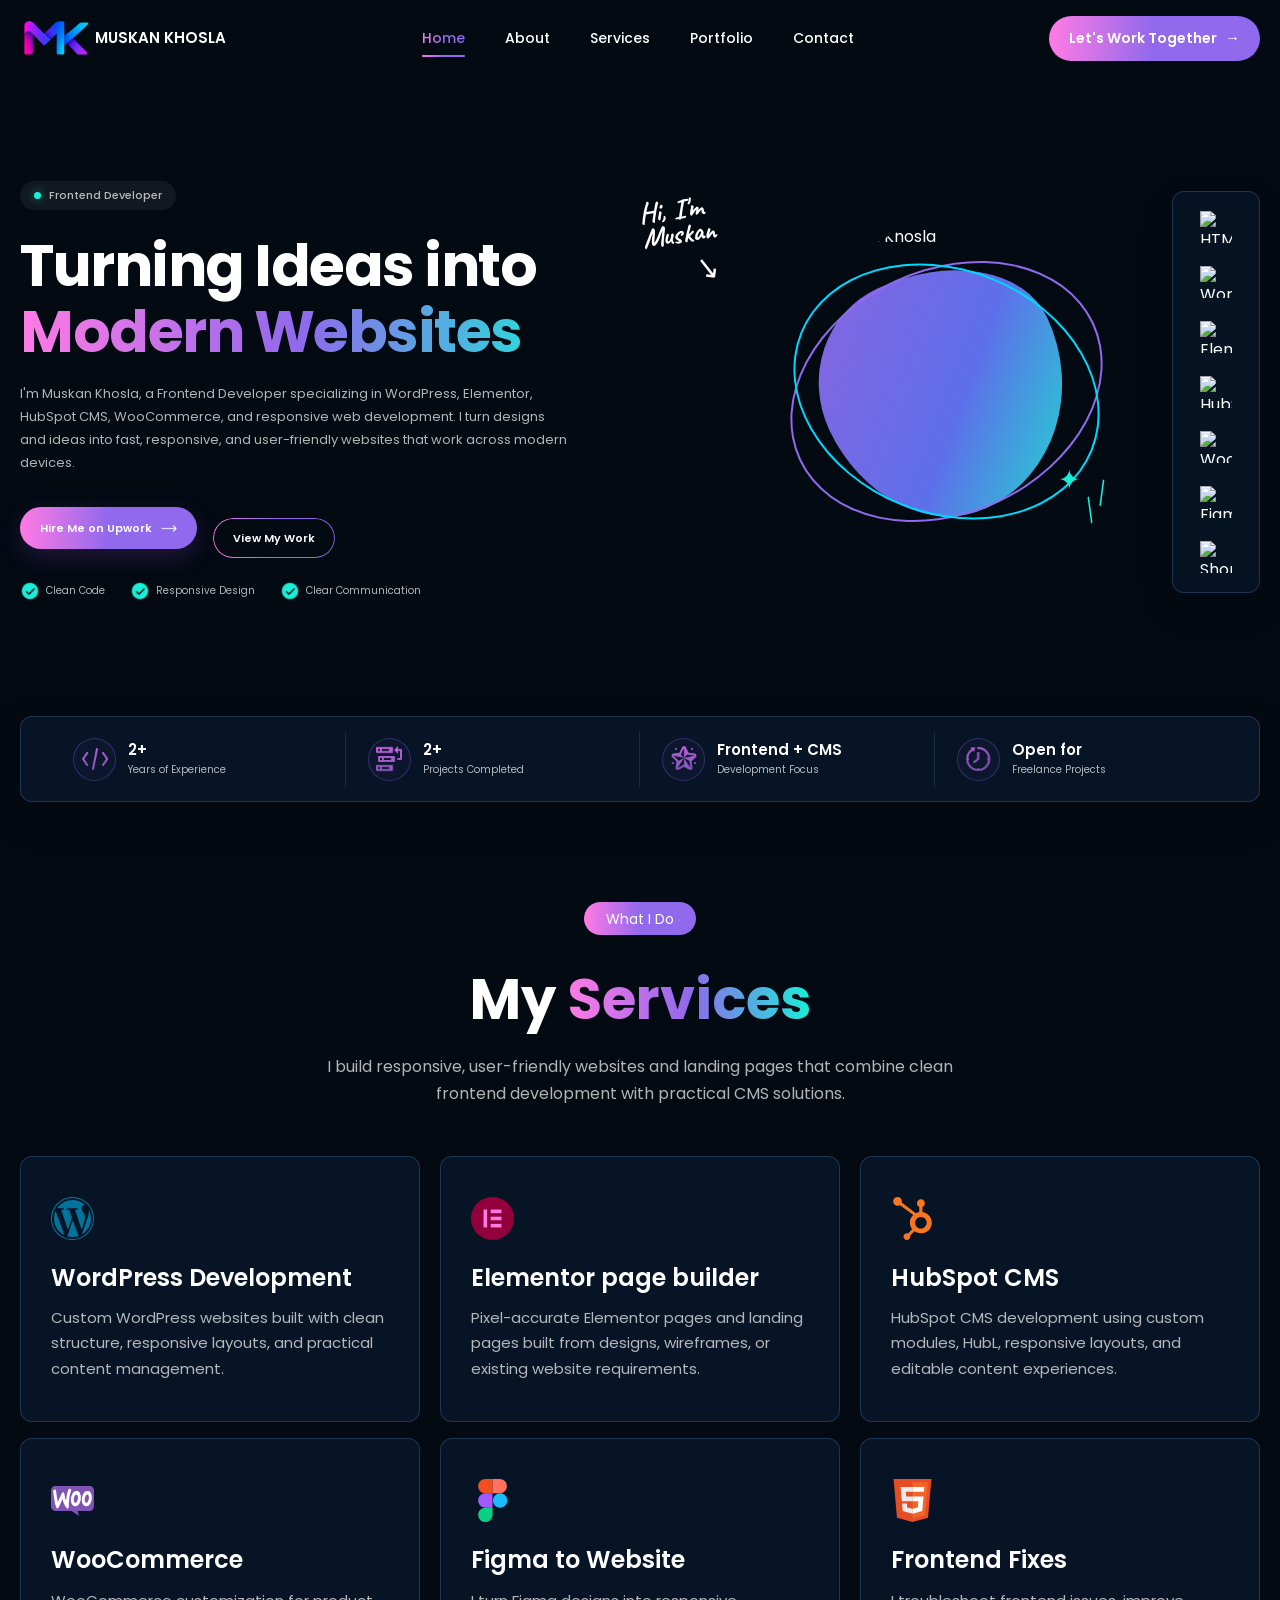
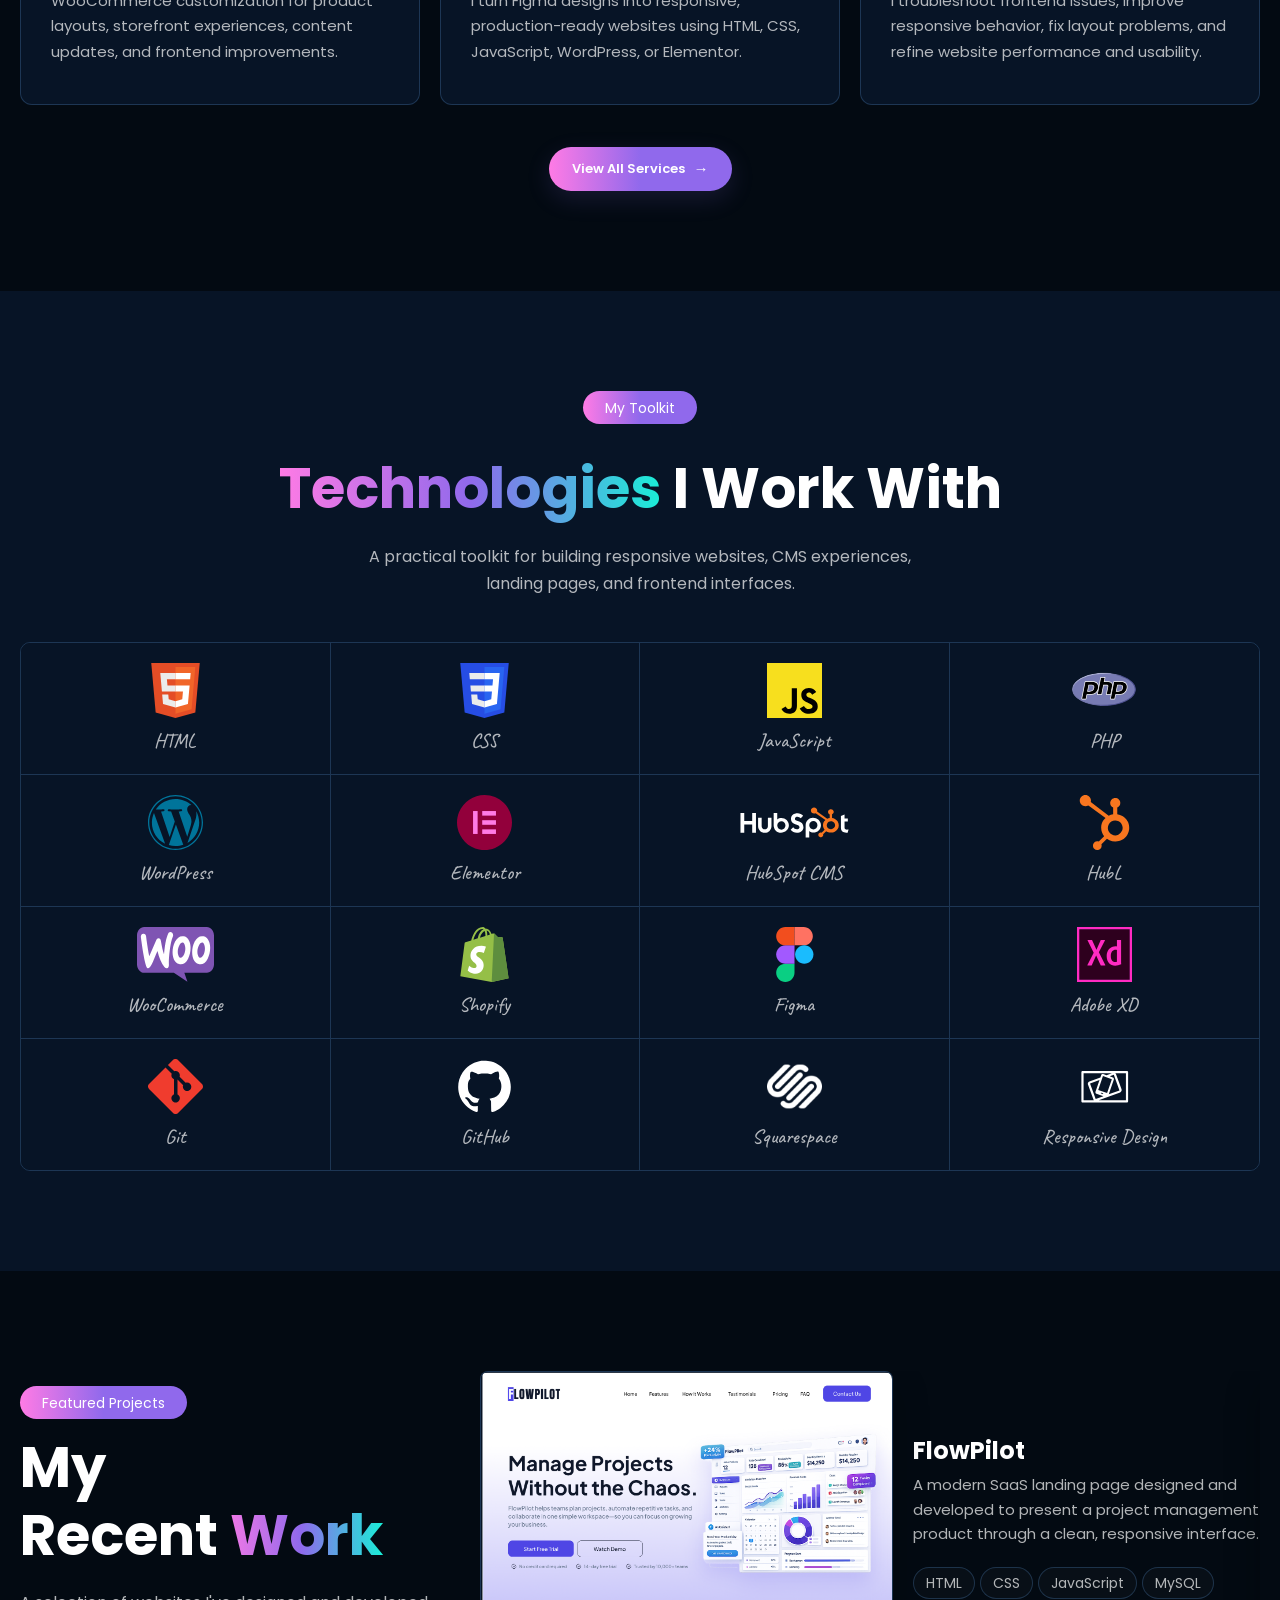
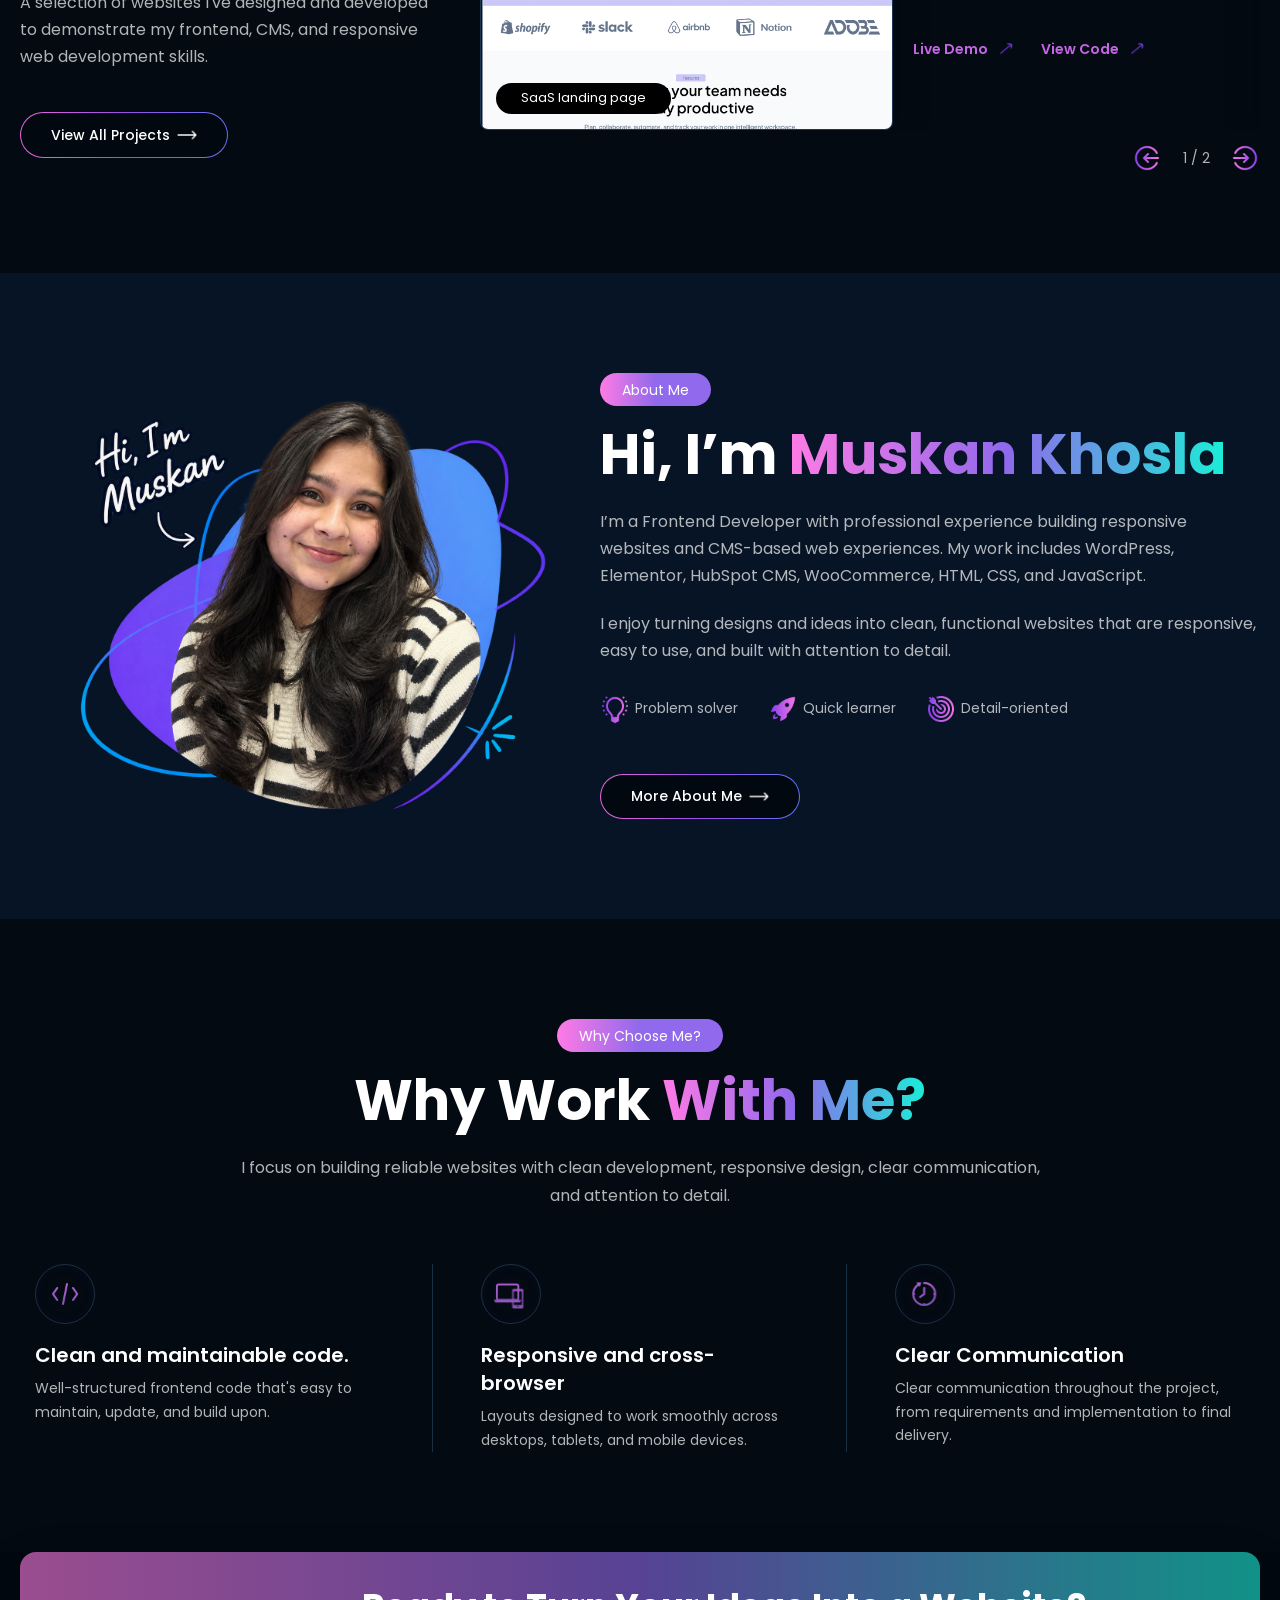
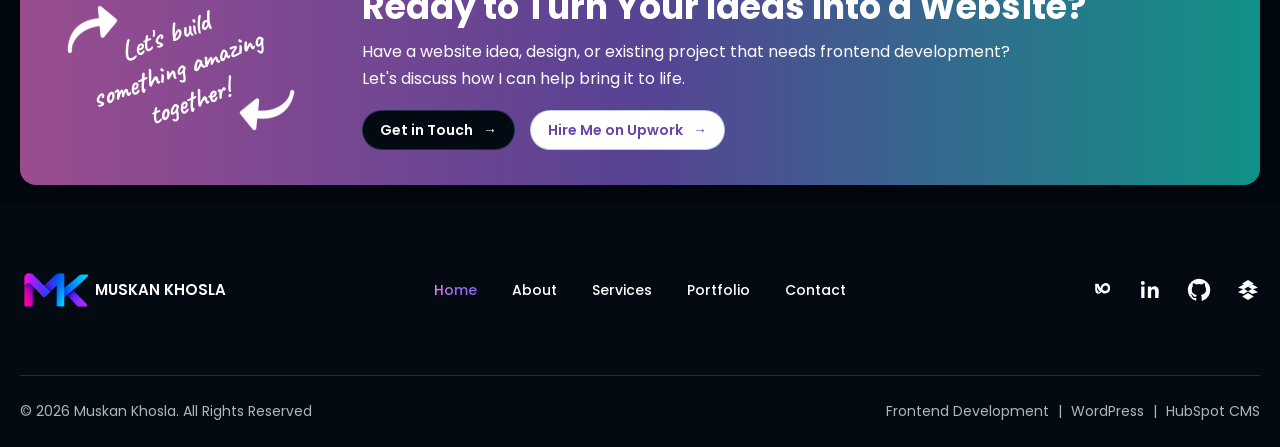
==== index.html @ d741c644 "Sep 26, 2026, 4:54 PM" ====
<!DOCTYPE html>
<html lang="en">
<head>
    <meta charset="UTF-8">
    <meta name="viewport" content="width=device-width, initial-scale=1.0">
    <meta name="description" content="Muskan Khosla — Frontend Developer and WordPress specialist creating responsive, modern, and user-focused websites.">
    <meta name="keywords" content="Muskan Khosla, Frontend Developer, WordPress Developer, Website Developer, HTML, CSS, JavaScript, Elementor, HubSpot">
    <meta name="author" content="Muskan Khosla">

    <title>Muskan Khosla | Frontend Developer | WordPress & HubSpot CMS</title>

    <!-- Google Fonts  -->
    <!-- Poppins  -->
    <link rel="preconnect" href="https://fonts.googleapis.com">
    <link rel="preconnect" href="https://fonts.gstatic.com" crossorigin>
    <link href="https://fonts.googleapis.com/css2?family=Poppins:ital,wght@0,100;0,200;0,300;0,400;0,500;0,600;0,700;0,800;0,900;1,100;1,200;1,300;1,400;1,500;1,600;1,700;1,800;1,900&display=swap" rel="stylesheet">
    <!-- Caveat  -->
    <link rel="preconnect" href="https://fonts.googleapis.com">
    <link rel="preconnect" href="https://fonts.gstatic.com" crossorigin>
    <link href="https://fonts.googleapis.com/css2?family=Caveat:wght@400..700&family=Poppins:ital,wght@0,100;0,200;0,300;0,400;0,500;0,600;0,700;0,800;0,900;1,100;1,200;1,300;1,400;1,500;1,600;1,700;1,800;1,900&display=swap" rel="stylesheet">

    <link rel="stylesheet" href="css/variables.css">
    <link rel="stylesheet" href="css/style.css">
    <link rel="stylesheet" href="css/home.css">
</head>
<body>

<!-- Header  -->
<header class="site-header">
    <div class="container header-inner">
        <!-- Logo -->
        <a href="index.html" class="site-logo" aria-label="Muskan Khosla - Home">
            <img src="assets/images/Muskan-Khosla-Logo.png" alt="Muskan Khosla" >
            <span>Muskan Khosla</span>
        </a>

        <!-- Desktop Navigation -->
        <nav id="main-navigation" class="main-navigation" aria-label="Main navigation">
            <a href="index.html" class="nav-link active">
                Home
            </a>
            <a href="about.html" class="nav-link">
                About
            </a>
            <a href="services.html" class="nav-link">
                Services
            </a>
            <a href="portfolio.html" class="nav-link">
                Portfolio
            </a>
            <a href="contact.html" class="nav-link">
                Contact
            </a>
        </nav>

        <!-- Header CTA -->
        <a href="contact.html" class="header-cta">
            Let's Work Together
            <span aria-hidden="true">→</span>
        </a>

        <!-- Mobile Menu Button -->
        <button class="menu-toggle" type="button" aria-label="Open navigation menu" aria-expanded="false" aria-controls="main-navigation">
            <span></span>
            <span></span>
            <span></span>
        </button>
    </div>
</header>


<main>

<!--  HERO SECTION  -->
<section class="hero-section">
    <div class="container">

        <div class="hero-grid">
            <!-- HERO CONTENT -->
            <div class="hero-content">
                <span class="hero-role">
                    <span class="hero-role-dot"></span>
                    Frontend Developer
                </span>
                <h1 class="hero-title">
                    Turning Ideas into
                    <span class="gradient-text">Modern Websites</span>
                </h1>
                <p class="hero-description">
                    I'm Muskan Khosla, a Frontend Developer specializing in WordPress, Elementor, HubSpot CMS, WooCommerce, and responsive web development. I turn designs and ideas into fast, responsive, and user-friendly websites that work across modern devices.
                </p>
                <div class="hero-buttons">
                    <a href="https://www.upwork.com/freelancers/~0180437465f65e825d?mp_source=share" class="hero-button hero-button-primary" target="_blank" rel="noopener noreferrer">
                        Hire Me on Upwork
                        <img src="assets/icons/Button-arrow.svg" alt="Button Arrow">
                    </a>
                    <a href="portfolio.html" class="hero-button hero-button-outline border-btn">
                        View My Work
                    </a>
                </div>
                <div class="hero-points">
                    <span>
                        <img src="assets/icons/check.svg" alt="Check">
                        Clean Code
                    </span>
                    <span>
                        <img src="assets/icons/check.svg" alt="Check">
                        Responsive Design
                    </span>
                    <span>
                        <img src="assets/icons/check.svg" alt="Check">
                        Clear Communication
                    </span>
                </div>
            </div>

            <!-- HERO VISUAL -->
            <div class="hero-visual">
                <div class="hero-handwritten">
                    <span>Hi, I'm</span>
                    <span>Muskan</span>
                    <span class="hero-handwritten-arrow">↘</span>
                </div>
                <div class="hero-photo-area">
                    <div class="hero-gradient-shape"></div>
                    <div class="hero-outline hero-outline-one"></div>
                    <div class="hero-outline hero-outline-two"></div>
                    <div class="hero-photo">
                        <img
                            src="images/hero/muskan.png"
                            alt="Muskan Khosla"
                        >
                    </div>
                    <span class="hero-spark hero-spark-one">✦</span>
                    <span class="hero-spark hero-spark-two">╲</span>
                    <span class="hero-spark hero-spark-three">╱</span>
                </div>

                <!-- TECHNOLOGY RAIL -->
                <div class="hero-toolkit">
                    <div class="hero-tool">
                        <img
                            src="images/icons/html.svg"
                            alt="HTML"
                        >
                    </div>
                    <div class="hero-tool">
                        <img
                            src="images/icons/wordpress.svg"
                            alt="WordPress"
                        >
                    </div>
                    <div class="hero-tool">
                        <img
                            src="images/icons/elementor.svg"
                            alt="Elementor"
                        >
                    </div>
                    <div class="hero-tool">
                        <img
                            src="images/icons/hubspot.svg"
                            alt="HubSpot"
                        >
                    </div>
                    <div class="hero-tool">
                        <img
                            src="images/icons/woocommerce.svg"
                            alt="WooCommerce"
                        >
                    </div>
                    <div class="hero-tool">
                        <img
                            src="images/icons/figma.svg"
                            alt="Figma"
                        >
                    </div>
                    <div class="hero-tool">
                        <img
                            src="images/icons/shopify.svg"
                            alt="Shopify"
                        >
                    </div>
                </div>
            </div>
        </div>
    </div>
</section>


<!--  HERO COUNTERS -->
<section class="hero-counter">
    <div class="container">

        <div class="counter-box">

            <!-- Experience -->
            <div class="counter-item">
                <div class="counter-icon" aria-hidden="true">
                    <img src="assets/icons/Code.svg" alt="Code">
                </div>
                <div class="counter-content">
                    <div class="counter-value">2+</div>
                    <div class="counter-label">
                        Years of Experience
                    </div>
                </div>
            </div>

            <!-- Projects -->
            <div class="counter-item">
                <div class="counter-icon" aria-hidden="true">
                    <img src="assets/icons/project_stack.svg" alt="">
                </div>
                <div class="counter-content">
                    <div class="counter-value">2+</div>
                    <div class="counter-label">
                        Projects Completed
                    </div>
                </div>
            </div>

            <!-- Frontend + CMS -->
            <div class="counter-item">
                <div class="counter-icon" aria-hidden="true">
                    <img src="assets/icons/Focus.svg" alt="">
                </div>
                <div class="counter-content">
                    <div class="counter-value">
                        Frontend + CMS
                    </div>
                    <div class="counter-label">
                        Development Focus
                    </div>
                </div>
            </div>

            <!-- Availability -->
            <div class="counter-item">
                <div class="counter-icon" aria-hidden="true">
                    <img src="assets/icons/Time.svg" alt="">
                </div>
                <div class="counter-content">
                    <div class="counter-value">
                        Open for
                    </div>
                    <div class="counter-label">
                        Freelance Projects
                    </div>
                </div>
            </div>
        </div>
    </div>
</section>


<!--  MY SERVICES  -->
<section class="services-section">
    <div class="container">
        <!-- Section Header -->
        <div class="services-header">
            <span class="section-badge">What I Do</span>
            <h2 class="section-heading">
                My <span class="gradient-text">Services</span>
            </h2>
            <p class="section-description">
                I build responsive, user-friendly websites and landing pages that combine clean frontend development with practical CMS solutions.
            </p>
        </div>

        <!-- Services Grid -->
        <div class="services-grid">

            <!-- WordPress -->
            <article class="service-card">
                <div class="service-icon">
                    <img src="assets/icons/WordPress_logo.svg" alt="WordPress">
                </div>
                <h3>WordPress Development</h3>
                <p>
                    Custom WordPress websites built with clean structure, responsive layouts, and practical content management.
                </p>
            </article>

            <!-- Elementor -->
            <article class="service-card">
                <div class="service-icon">
                    <img src="assets/icons/Elementor.svg" alt="Elementor">
                </div>
                <h3>Elementor page builder</h3>
                <p>
                    Pixel-accurate Elementor pages and landing pages built from designs, wireframes, or existing website requirements.
                </p>
            </article>

            <!-- HubSpot -->
            <article class="service-card">
                <div class="service-icon">
                    <img src="assets/icons/HubSpot.svg" alt="HubSpot">
                </div>
                <h3>HubSpot CMS</h3>
                <p>
                    HubSpot CMS development using custom modules, HubL, responsive layouts, and editable content experiences.
                </p>
            </article>

            <!-- WooCommerce -->
            <article class="service-card">
                <div class="service-icon">
                    <img src="assets/icons/WooCommerce_logo.svg" alt="WooCommerce">
                </div>
                <h3>WooCommerce</h3>
                <p>
                    WooCommerce customization for product layouts, storefront experiences, content updates, and frontend improvements.
                </p>
            </article>

            <!-- Figma -->
            <article class="service-card">
                <div class="service-icon">
                    <img src="assets/icons/Figma_logo.svg" alt="Figma">
                </div>
                <h3>Figma to Website</h3>
                <p>
                    I turn Figma designs into responsive, production-ready websites using HTML, CSS, JavaScript, WordPress, or Elementor.
                </p>
            </article>

            <!-- Frontend Fixes -->
            <article class="service-card">
                <div class="service-icon">
                    <img src="assets/icons/HTML5_logo.svg" alt="Frontend Development">
                </div>
                <h3>Frontend Fixes</h3>
                <p>
                    I troubleshoot frontend issues, improve responsive behavior, fix layout problems, and refine website performance and usability.
                </p>
            </article>
        </div>

        <!-- View All Services -->
        <div class="services-button-wrap">
            <a href="services.html" class="services-button">
                View All Services
                <span aria-hidden="true">→</span>
            </a>
        </div>
    </div>
</section>


<!--  MY TOOLKIT  -->
<section class="toolkit-section">
    <div class="container">
        <!-- Section Header -->
        <div class="toolkit-header">
            <span class="section-badge">My Toolkit</span>
            <h2 class="section-heading">
                <span class="gradient-text">Technologies</span> I Work With
            </h2>
            <p class="section-description">
                A practical toolkit for building responsive websites, CMS experiences, landing pages, and frontend interfaces.
            </p>
        </div>

        <!-- Toolkit Grid -->
        <div class="toolkit-grid">
            <!-- HTML -->
            <div class="toolkit-item">
                <div class="toolkit-icon">
                    <img src="assets/icons/HTML5_logo.svg" alt="HTML">
                </div>
                <span>HTML</span>
            </div>

            <!-- CSS -->
            <div class="toolkit-item">
                <div class="toolkit-icon">
                    <img src="assets/icons/CSS3_logo.svg" alt="CSS">
                </div>
                <span>CSS</span>
            </div>

            <!-- JavaScript -->
            <div class="toolkit-item">
                <div class="toolkit-icon">
                    <img src="assets/icons/JavaScript_logo.svg" alt="JavaScript">
                </div>
                <span>JavaScript</span>
            </div>

            <!-- PHP -->
            <div class="toolkit-item">
                <div class="toolkit-icon">
                    <img src="assets/icons/PHP_logo.svg" alt="PHP">
                </div>
                <span>PHP</span>
            </div>


            <!-- WordPress -->
            <div class="toolkit-item">
                <div class="toolkit-icon">
                    <img src="assets/icons/WordPress_logo.svg" alt="WordPress">
                </div>
                <span>WordPress</span>
            </div>

            <!-- Elementor -->
            <div class="toolkit-item">
                <div class="toolkit-icon">
                    <img src="assets/icons/Elementor.svg" alt="Elementor">
                </div>
                <span>Elementor</span>
            </div>

            <!-- HubSpot CMS -->
            <div class="toolkit-item">
                <div class="toolkit-icon">
                    <img src="assets/icons/HubSpot_logo.svg" alt="HubSpot CMS">
                </div>
                <span>HubSpot CMS</span>
            </div>

            <!-- HubL -->
            <div class="toolkit-item">
                <div class="toolkit-icon">
                    <img src="assets/icons/HubSpot.svg" alt="HubL">
                </div>
                <span>HubL</span>
            </div>


            <!-- WooCommerce -->
            <div class="toolkit-item">
                <div class="toolkit-icon">
                    <img src="assets/icons/WooCommerce_logo.svg" alt="WooCommerce">
                </div>
                <span>WooCommerce</span>
            </div>

            <!-- Shopify -->
            <div class="toolkit-item">
                <div class="toolkit-icon">
                    <img src="assets/icons/Shopify_logo.svg" alt="Shopify">
                </div>
                <span>Shopify</span>
            </div>

            <!-- Figma -->
            <div class="toolkit-item">
                <div class="toolkit-icon">
                    <img src="assets/icons/Figma_logo.svg" alt="Figma">
                </div>
                <span>Figma</span>
            </div>

            <!-- Adobe XD -->
            <div class="toolkit-item">
                <div class="toolkit-icon">
                    <img src="assets/icons/Adobe_XD_logo.svg" alt="Adobe XD">
                </div>
                <span>Adobe XD</span>
            </div>


            <!-- Git -->
            <div class="toolkit-item">
                <div class="toolkit-icon">
                    <img src="assets/icons/git_logo.svg" alt="Git">
                </div>
                <span>Git</span>
            </div>

            <!-- GitHub -->
            <div class="toolkit-item">
                <div class="toolkit-icon">
                    <img src="assets/icons/GitHub_Logo.svg" alt="GitHub">
                </div>
                <span>GitHub</span>
            </div>

            <!-- Squarespace -->
            <div class="toolkit-item">
                <div class="toolkit-icon">
                    <img src="assets/icons/squarespace_logo.svg" alt="Squarespace">
                </div>
                <span>Squarespace</span>
            </div>

            <!-- Responsive Design -->
            <div class="toolkit-item">
                <div class="toolkit-icon">
                    <img src="assets/icons/Responsive_Logo.svg" alt="Squarespace">
                </div>
                <span>Responsive Design</span>
            </div>

        </div>

    </div>
</section>


<!-- FEATURED PROJECTS -->
<section class="featured-projects-section">
    <div class="container">

        <div class="featured-projects-grid">

            <!-- Left Content -->
            <div class="featured-projects-intro">
                <div class="section-header featured-projects-header">
                    <span class="section-badge">Featured Projects</span>
                    <h2 class="section-heading">
                        My <br>Recent<span class="gradient-text"> Work</span>
                    </h2>
                    <p class="section-description">
                        A selection of websites I've designed and developed to demonstrate my frontend, CMS, and responsive web development skills.
                    </p>
                </div>
                <a href="portfolio.html" class="featured-projects-button border-btn">
                    View All Projects
                    <img src="assets/icons/Button-arrow.svg" alt="arrow-right">
                </a>
            </div>


            <!-- Right: Project Slider -->
            <div class="featured-project-slider" tabindex="0" aria-label="Featured projects slider">
                <div class="featured-project-viewport">
                    <div class="featured-project-track">
                        <!--  PROJECT 1 — FLOWPILOT -->
                        <article class="featured-project-slide">
                            <div class="featured-project-preview">
                                <div class="project-preview-image">
                                    <img src="assets/projects/Flowpilot-Project.png" alt="FlowPilot website preview">
                                    <span class="project-category">SaaS landing page</span>
                                </div>
                            </div>
                            <div class="featured-project-info">
                                <h3>FlowPilot</h3>
                                <p>
                                    A modern SaaS landing page designed and developed to present a project management product through a clean, responsive interface.
                                </p>
                                <div class="project-tech-list">
                                    <span>HTML</span>
                                    <span>CSS</span>
                                    <span>JavaScript</span>
                                    <span>MySQL</span>
                                </div>
                                <div class="project-links">
                                    <a href="https://muskan-khosla.github.io/flowpilot/" target="_blank" rel="noopener noreferrer">
                                        Live Demo
                                        <img src="assets/icons/Project-link.svg" alt="Project Link">
                                    </a>
                                    <a href="https://github.com/muskan-khosla/flowpilot" target="_blank" rel="noopener noreferrer">
                                        View Code
                                        <img src="assets/icons/Project-link.svg" alt="Project Link">
                                    </a>
                                </div>
                            </div>
                        </article>

                        <!-- PROJECT 2 — ELEVATE DIGITAL AGENCY -->
                        <article class="featured-project-slide">
                            <div class="featured-project-preview">
                                <div class="project-preview-image">
                                    <img src="assets/projects/Elevate-Digital-project.png" alt="Elevate Digital Agency website preview">
                                     <span class="project-category">Digital Agency Website</span>
                                </div>
                            </div>
                            <div class="featured-project-info">
                                <h3>Elevate Digital Agency</h3>
                                <p>
                                    A modern digital agency website focused on presenting creative services through a polished, responsive, and conversion-focused interface.
                                </p>
                                <div class="project-tech-list">
                                    <span>HTML</span>
                                    <span>CSS</span>
                                    <span>JavaScript</span>
                                </div>
                                <div class="project-links">
                                    <a href="https://muskan-khosla.github.io/elevate-digital-agency/" target="_blank" rel="noopener noreferrer">
                                        Live Demo
                                        <img src="assets/icons/Project-link.svg" alt="Project Link">
                                    </a>
                                    <a href="https://github.com/muskan-khosla/elevate-digital-agency.git" target="_blank" rel="noopener noreferrer">
                                        View Code
                                        <img src="assets/icons/Project-link.svg" alt="Project Link">
                                    </a>
                                </div>
                            </div>
                        </article>

                        <!--
                            FUTURE PROJECTS:
                            Just copy another .featured-project-slide
                            and place it here.
                        -->

                    </div>
                </div>

                <!-- Slider Navigation -->
                <div class="featured-project-navigation">

                    <button type="button" class="project-nav-button project-prev" aria-label="Previous project">
                        <img src="assets/icons/slider-arrow-left.svg" alt="Arrow Left">
                    </button>

                    <span class="project-counter" aria-live="polite">
                        1 / 2
                    </span>

                    <button type="button" class="project-nav-button project-next" aria-label="Next project">
                        <img src="assets/icons/slider-arrow-right.svg" alt="Arrow Right">
                    </button>
                </div>
            </div>
        </div>
    </div>
</section>


<!--  ABOUT ME SECTION  -->
<section class="about-me-section">
    <div class="container">
        <div class="about-me-grid">
            <!-- Left: Image -->
            <div class="about-me-visual">
                <img
                    src="assets/images/Muskan-Khosla.png"
                    alt="Muskan Khosla"
                    class="about-me-photo"
                >
            </div>

            <!-- Right: Content -->
            <div class="about-me-content">
                <span class="section-badge">About Me</span>
                <h2 class="section-heading">
                    Hi, I’m
                    <span class="gradient-text">Muskan Khosla</span>
                </h2>
                <p class="about-me-intro">
                    I’m a Frontend Developer with professional experience building responsive websites and CMS-based web experiences. My work includes WordPress, Elementor, HubSpot CMS, WooCommerce, HTML, CSS, and JavaScript.
                </p>
                <p class="about-me-intro">
                    I enjoy turning designs and ideas into clean, functional websites that are responsive, easy to use, and built with attention to detail.
                </p>
                <div class="about-me-points">
                    <div class="about-me-point">
                        <img src="assets/icons/Bulb.svg" alt="Problem Solver">
                        <span>Problem solver</span>
                    </div>
                    <div class="about-me-point">
                        <img src="assets/icons/Rocket.svg" alt="Quick Learner">
                        <span>Quick learner</span>
                    </div>
                    <div class="about-me-point">
                        <img src="assets/icons/Goal.svg" alt="Detail Oriented">
                        <span>Detail-oriented</span>
                    </div>
                </div>

                <a href="about.html" class="about-me-link border-btn">
                    More About Me
                    <img src="assets/icons/Button-arrow.svg" alt="arrow-right">
                </a>

            </div>

        </div>
    </div>
</section>
    

<!--  WHY WORK WITH ME  -->
<section class="why-work-section">
    <div class="container">
        <!-- Section Heading -->
        <div class="section-header">
            <span class="section-badge">
                Why Choose Me?
            </span>
            <h2 class="section-heading">
                Why Work <span class="gradient-text">With Me?</span>
            </h2>
            <p class="section-description">
                I focus on building reliable websites with clean development, responsive design, clear communication, and attention to detail.
            </p>
        </div>

        <!-- Benefits -->
        <div class="why-work-grid">

            <!-- Benefit 1 -->
            <article class="why-work-item">
                <div class="why-work-icon" aria-hidden="true">
                    <img src="assets/icons/Code.svg" alt="Clean Code">
                </div>
                <h3>Clean and maintainable code.</h3>
                <p>
                    Well-structured frontend code that's easy to maintain, update, and build upon.
                </p>
            </article>

            <!-- Benefit 2 -->
            <article class="why-work-item">
                <div class="why-work-icon" aria-hidden="true">
                    <img src="assets/icons/Responsive.svg" alt="Responsive Browsers">
                </div>
                <h3>Responsive and cross-browser</h3>
                <p>
                    Layouts designed to work smoothly across desktops, tablets, and mobile devices.
                </p>
            </article>

            <!-- Benefit 3 -->
            <article class="why-work-item">
                <div class="why-work-icon" aria-hidden="true">
                    <img src="assets/icons/Time.svg" alt="Clear Communication">
                </div>
                <h3>Clear Communication</h3>
                <p>
                    Clear communication throughout the project, from requirements and implementation to final delivery.
                </p>
            </article>
        </div>
    </div>
</section>


<!-- CTA  -->
<section class="cta-section">
    <div class="container">
        <div class="cta-box">
            <!-- Decorative Side -->
            <div class="cta-decoration">
                <span class="cta-arrow">
                    <img src="assets/images/Arrow-up.png" alt="arrow-up">
                </span>
                
                <span class="cta-handwritten">
                    Let's build<br>
                    something amazing<br>
                    together!
                </span>
                
                <span class="cta-arrow cta-arrow-bottom">
                    <img src="assets/images/Arrow-down.png" alt="arrow-down">
                </span>
            </div>

            <!-- CTA Content -->
            <div class="cta-content">
                <h2>
                    Ready to Turn Your Ideas
                    <span>Into a Website?</span>
                </h2>
                <p>
                    Have a website idea, design, or existing project that needs frontend development? Let's discuss how I can help bring it to life.
                </p>
                <div class="cta-buttons">
                    <a href="contact.html" class="cta-button cta-button-dark">
                        Get in Touch
                        <span aria-hidden="true">→</span>
                    </a>
                    <a href="https://www.upwork.com/freelancers/~0180437465f65e825d?mp_source=share"
                       class="cta-button cta-button-light"
                       target="_blank"
                       rel="noopener noreferrer">
                        Hire Me on Upwork
                        <span aria-hidden="true">→</span>
                    </a>
                </div>
            </div>
        </div>
    </div>
</section>

</main>


<!-- Footer  -->
<footer class="site-footer">
    <div class="container">
        <!-- Footer Top -->
        <div class="footer-top">

            <!-- Logo -->
            <a href="index.html" class="site-logo" aria-label="Muskan Khosla - Home">
                <img src="assets/images/Muskan-Khosla-Logo.png" alt="Muskan Khosla">
                <span>Muskan Khosla</span>
            </a>

            <!-- Footer Navigation -->
            <nav class="footer-navigation" aria-label="Footer navigation">
                <a href="index.html" class="active">Home</a>
                <a href="about.html">About</a>
                <a href="services.html">Services</a>
                <a href="portfolio.html">Portfolio</a>
                <a href="contact.html">Contact</a>
            </nav>

            <!-- Social Links -->
            <div class="footer-socials">
                <!-- Upwork -->
                <a href="https://www.upwork.com/freelancers/~0180437465f65e825d?mp_source=share"
                target="_blank"
                rel="noopener noreferrer"
                aria-label="Upwork">

                    <svg viewBox="0 0 24 24" aria-hidden="true">
                        <defs>
                            <linearGradient id="social-gradient" x1="0%" y1="0%" x2="100%" y2="100%">
                                <stop offset="0%" stop-color="#ec68dc"/>
                                <stop offset="50%" stop-color="#9b4de8"/>
                                <stop offset="100%" stop-color="#6374f5"/>
                            </linearGradient>
                        </defs>
                        <path d="M17.2 5.1c-2.8 0-4.8 2-5.8 4.8-.9-1.2-1.5-2.7-1.9-4.2H6.2v5.8c0 2.5 1.1 4.2 3.1 4.2 1.4 0 2.4-.8 3-2 .9 1 2.1 1.8 3.8 1.8 3 0 5-2.4 5-5.2 0-3-1.6-5.2-3.9-5.2Zm-7.9 7.5c-.9 0-1.3-.6-1.3-1.7V8.7c.4 1.1.9 2.1 1.5 3 .4.6.9 1.1 1.4 1.5-.4.8-.9 1.4-1.6 1.4Zm6.8.3c-1.2 0-2-.7-2.7-1.6.4-2.3 1.4-3.7 3.1-3.7 1.4 0 2.4 1.1 2.4 2.7 0 1.5-1.1 2.6-2.8 2.6Z"/>
                    </svg>

                </a>

                <!-- LinkedIn -->
                <a href="https://www.linkedin.com/in/muskankhosla/"
                target="_blank"
                rel="noopener noreferrer"
                aria-label="LinkedIn">

                    <svg viewBox="0 0 24 24" aria-hidden="true">
                        <defs>
                            <linearGradient id="social-gradient" x1="0%" y1="0%" x2="100%" y2="100%">
                                <stop offset="0%" stop-color="#ec68dc"/>
                                <stop offset="50%" stop-color="#9b4de8"/>
                                <stop offset="100%" stop-color="#6374f5"/>
                            </linearGradient>
                        </defs>
                        <path d="M6.5 8.5H3.2V20h3.3V8.5ZM4.85 3A1.95 1.95 0 1 0 4.85 6.9 1.95 1.95 0 0 0 4.85 3ZM20.8 13.4c0-3.46-1.84-5.07-4.3-5.07-1.98 0-2.87 1.09-3.36 1.86V8.5H9.84V20h3.3v-5.7c0-1.5.28-2.95 2.14-2.95 1.84 0 1.86 1.72 1.86 3.05V20h3.3l.36-6.6Z"/>
                    </svg>

                </a>

                <!-- GitHub -->
                <a href="https://github.com/muskan-khosla"
                target="_blank"
                rel="noopener noreferrer"
                aria-label="GitHub">

                    <svg viewBox="0 0 24 24" aria-hidden="true">
                        <defs>
                            <linearGradient id="social-gradient" x1="0%" y1="0%" x2="100%" y2="100%">
                                <stop offset="0%" stop-color="#ec68dc"/>
                                <stop offset="50%" stop-color="#9b4de8"/>
                                <stop offset="100%" stop-color="#6374f5"/>
                            </linearGradient>
                        </defs>
                        <path d="M12 .8a11.2 11.2 0 0 0-3.54 21.82c.56.1.77-.24.77-.54v-2.1c-3.14.68-3.8-1.34-3.8-1.34-.5-1.28-1.22-1.62-1.22-1.62-1-.68.08-.67.08-.67 1.1.08 1.68 1.13 1.68 1.13.98 1.67 2.58 1.19 3.21.91.1-.71.38-1.19.7-1.46-2.5-.28-5.13-1.25-5.13-5.58 0-1.23.44-2.24 1.15-3.03-.12-.28-.5-1.43.11-2.98 0 0 .94-.3 3.08 1.15a10.7 10.7 0 0 1 5.61 0c2.14-1.45 3.08-1.15 3.08-1.15.61 1.55.23 2.7.11 2.98.71.79 1.15 1.8 1.15 3.03 0 4.34-2.63 5.3-5.14 5.58.4.35.75 1.04.75 2.1v3.11c0 .3.2.65.78.54A11.2 11.2 0 0 0 12 .8Z"/>
                    </svg>

                </a>


                <!-- Contra -->
                <a href="https://contra.com/muskan_khosla_wgjmfwre?referralExperimentNid=DEFAULT_REFERRAL_PROGRAM&referrerUsername=muskan_khosla_wgjmfwre"
                target="_blank"
                rel="noopener noreferrer"
                aria-label="Contra">

                    <svg viewBox="0 0 24 24" aria-hidden="true">
                        <defs>
                            <linearGradient id="social-gradient" x1="0%" y1="0%" x2="100%" y2="100%">
                                <stop offset="0%" stop-color="#ec68dc"/>
                                <stop offset="50%" stop-color="#9b4de8"/>
                                <stop offset="100%" stop-color="#6374f5"/>
                            </linearGradient>
                        </defs>
                        <path d="M6.2 5.5 12 2l5.8 3.5L12 9 6.2 5.5Zm0 13L12 22l5.8-3.5L12 15l-5.8 3.5ZM2 9.7 7.8 6.2 12 8.7 7.8 11.3 2 9.7Zm20 0-5.8-3.5L12 8.7l4.2 2.6L22 9.7ZM2 14.3l5.8-3.5L12 13.3l-4.2 2.6L2 14.3Zm20 0-5.8-3.5L12 13.3l4.2 2.6 5.8-1.6Z"/>
                    </svg>

                </a>

            </div>
        </div>

        <!-- Footer Divider -->
        <div class="footer-divider"></div>

        <!-- Footer Bottom -->
        <div class="footer-bottom">
            <p class="footer-copyright">
                © <span id="current-year"></span> Muskan Khosla. All Rights Reserved
            </p>
            <p class="footer-specialties">
                Frontend Development <span>|</span>
                WordPress <span>|</span>
                HubSpot CMS
            </p>
        </div>
    </div>
</footer>


<script src="js/script.js"></script>
</body>
</html>
---- css/variables.css ----
/* =========================================================
   RESET
========================================================= */

*,
*::before,
*::after {
    margin: 0;
    padding: 0;
    box-sizing: border-box;
}
html {
    scroll-behavior: smooth;
}
body {
    min-height: 100vh;
    font-family: "Poppins", sans-serif;
    background-color: #030A12;
    color: #ffffff;
    line-height: 1.6;
    overflow-x: hidden;
}
img {
    display: block;
    max-width: 100%;
}
a {
    color: inherit;
    text-decoration: none;
}
button,
input,
textarea,
select {
    font: inherit;
}
button {
    border: none;
    cursor: pointer;
}
ul,
ol {
    list-style: none;
}


/* =========================================================
   DESIGN TOKENS
========================================================= */
:root {

    /* ---------- Background ---------- */

    --color-bg-primary: #030A12;
    --color-bg-secondary: #071426;
    --color-bg-card: #071426;

    /* ---------- Text ---------- */

    --color-white: #ffffff;
    --color-text-primary: #ffffff;
    --color-text-secondary: rgb(255, 255, 255, 69.8%);

    /* ---------- Brand Colors ---------- */

    --color-pink: #FF7BE5;
    --color-purple: #9069EC;
    --color-cyan: #1AEED7;

    /* ---------- Borders ---------- */

    --color-border: rgba(71, 117, 168, 0.35);

    /* ---------- Gradients ---------- */

    --gradient-primary:
        linear-gradient(
            90deg,
            #FF7BE5 0%,
            #9069EC 50%
        );

   --gradient-primary-hover:
        linear-gradient(
            90deg,
            #9069EC 50%,
            #FF7BE5 100%
        );

    --gradient-heading:
        linear-gradient(
            90deg,
            #FF7BE5 0%,
            #9069EC 50%,
            #1AEED7 100%
        );

    --cta-gradient:
        linear-gradient(
            90deg,
            rgb(255 123 229 / 60%) 0%,
            rgb(144 105 236 / 60%) 50%,
            rgb(26 238 215 / 60%) 100%
        );

   --gradient-secondary-hover:
        linear-gradient(
            90deg,
            #1AEED7 0%,
            #9069EC 50%,
            #FF7BE5 100%
        );

    --gradient-cta:
        linear-gradient(
            90deg,
            #FF7BE5 0%,
            #9069EC 50%
        );

    /* ---------- Layout ---------- */

    --container-width: 1240px;
    --container-padding: 20px;

    /* ---------- Radius ---------- */

    --radius: 16px;
    --radius-pill: 100px;

    /* ---------- Shadows ---------- */

    --shadow-card:
        0 15px 40px rgba(0, 0, 0, 0.18);

    /* ---------- Transitions ---------- */

    --transition-fast: 0.2s ease;
    --transition-normal: 0.3s ease;
}


/* =========================================================
   GLOBAL CONTAINER
========================================================= */

.container {
    width: min(
        calc(100% - (var(--container-padding) * 2)),
        var(--container-width)
    );
    margin-inline: auto;
}


/* =========================================================
   SECTIONS
========================================================= */
.section {
    position: relative;
    padding: 100px 0;
}
.section-dark {
    background-color: var(--color-bg-primary);
}
.section-light-dark {
    background-color: var(--color-bg-secondary);
}


/* =========================================================
   SECTION BADGE
========================================================= */
.section-badge {
    display: inline-flex;
    align-items: center;
    justify-content: center;
    padding: 6px 15px;
    border-radius: var(--radius-pill);
    background: var(--gradient-cta);
    color: var(--color-white);
    font-size: 14px;
    font-weight: 500;
    line-height: 1.2;
}
/* .section-badge::before {
    content: "";
    width: 6px;
    height: 6px;
    margin-right: 7px;
    border-radius: 50%;
    background-color: var(--color-cyan);
    box-shadow: 0 0 10px rgba(33, 199, 223, 0.7);
} */


/* =========================================================
   SECTION HEADINGS
========================================================= */
.section-heading {
    margin-top: 16px;
    font-size: clamp(34px, 4vw, 56px);
    font-weight: 700;
    line-height: 1.12;
}
.gradient-text {
    background: var(--gradient-heading);
    -webkit-background-clip: text;
    background-clip: text;
    -webkit-text-fill-color: transparent;
    color: transparent;
}


/* =========================================================
   SECTION DESCRIPTION
========================================================= */
.section-description {
    max-width: 70%;
    margin: 18px auto 0;
    color: var(--color-text-secondary);
    font-size: 16px;
    line-height: 1.7;
}


/* =========================================================
   BUTTONS
========================================================= */
.btn {
    display: inline-flex;
    align-items: center;
    justify-content: center;
    gap: 8px;
    min-height: 46px;
    padding: 0 24px;
    border-radius: var(--radius-pill);
    font-size: 14px;
    font-weight: 600;
    transition:
        transform var(--transition-normal),
        box-shadow var(--transition-normal),
        opacity var(--transition-normal);
}
.btn:hover {
    transform: translateY(-2px);
}
.btn-primary {
    color: #ffffff;
    background: var(--gradient-primary);
    box-shadow:
        0 8px 25px rgba(155, 77, 232, 0.2);
}
.btn-primary:hover {
    box-shadow:
        0 12px 30px rgba(155, 77, 232, 0.35);
}
.btn-outline {
    position: relative;
    color: #ffffff;
    background: transparent;
    border: none;
    border-radius: 999px;
    isolation: isolate;
}
/* Gradient border */
.btn-outline::before {
    content: "";
    position: absolute;
    inset: 0;
    padding: 1px;
    border-radius: inherit;
    background: linear-gradient(
        90deg,
        #FF7BE5 0%, #9069EC 50%
    );
    -webkit-mask: linear-gradient(#fff 0 0) content-box, linear-gradient(#fff 0 0);
    mask: linear-gradient(#fff 0 0) content-box, linear-gradient(#fff 0 0);
    -webkit-mask-composite: xor;
    mask-composite: exclude;
    pointer-events: none;
}

/* Hover */
.btn-outline:hover {
    background: rgba(155, 77, 232, 0.08);
}
.btn-outline:hover::before {
    background: linear-gradient(
        90deg,
        #FF7BE5 0%,
        #9069EC 50%,
        #00D9FF 100%
    );
}


/* =========================================================
   GRADIENT BUTTON
========================================================= */
.gradient-button {
    position: relative;
    display: inline-flex;
    align-items: center;
    justify-content: center;
    gap: 8px;
    min-height: 46px;
    padding: 0 25px;
    border-radius: var(--radius-pill);
    color: #ffffff;
    background: var(--gradient-cta);
    font-size: 14px;
    font-weight: 600;
    transition:
        transform var(--transition-normal),
        box-shadow var(--transition-normal);
}
.gradient-button:hover {
    transform: translateY(-2px);
    box-shadow:
        0 10px 28px rgba(155, 77, 232, 0.35);
}


/* =========================================================
   CARD
========================================================= */
.card {
    background: var(--color-bg-card);
    border: 1px solid var(--color-border);
    border-radius: var(--radius-md);
    box-shadow: var(--shadow-card);
}

/* =========================================================
   HANDWRITTEN TEXT
========================================================= */
.handwritten {
    font-family: "Caveat";
    font-weight: 700;
}


/* =========================================================
   ACCESSIBILITY
========================================================= */
:focus-visible {
    outline: 2px solid var(--color-cyan);
    outline-offset: 4px;
}

/* =========================================================
   RESPONSIVE
========================================================= */

@media (max-width: 992px) {
    :root {
        --container-padding: 24px;
    }
    .section {
        padding: 80px 0;
    }
}


@media (max-width: 767px) {
    :root {
        --container-padding: 20px;
    }
    .section {
        padding: 70px 0;
    }
    .section-heading {
        letter-spacing: -1px;
    }
    .section-description {
        font-size: 15px;
    }
    .btn,
    .gradient-button {
        min-height: 44px;
        padding-inline: 20px;
        font-size: 13px;
    }
}


@media (max-width: 480px) {
    .section {
        padding: 60px 0;
    }
    .section-heading {
        font-size: 32px;
    }
}
---- css/style.css ----
/* =========================================
   GLOBAL SECTION HEADING SYSTEM
========================================= */

/* Section wrapper heading */
.section-header {
    margin: 0 auto 55px;
    text-align: center;
}

/*  SUBHEADING / GRADIENT PILL */
.section-badge {
    display: inline-flex;
    align-items: center;
    justify-content: center;
    padding: 10px 22px 9px;
    margin-bottom: 15px;
    border-radius: var(--radius-pill);
    color: var(--color-white);
    background: var(--gradient-primary);
    font-size: 14px;
    font-weight: 400;
    line-height: 1;
    white-space: nowrap;
}

/*  MAIN SECTION HEADING  */
.section-heading {
    margin: 0;
    color: var(--color-white);
    font-size: clamp(27px, 5vw, 56px);
    font-weight: 700;
    line-height: 1.2;
    margin-bottom: 20px;
}

/*  GRADIENT PART OF HEADING */
.gradient-text {
    background: var(--gradient-heading);
    -webkit-background-clip: text;
    background-clip: text;
    -webkit-text-fill-color: transparent;
}


/*  SECTION SHORT DESCRIPTION */
.section-description {
    max-width: 65%;
    margin: 13px auto 0;
    color: var(--color-text-secondary);
    font-size: 16px;
    font-weight: 400;
    line-height: 1.7;
}

/* border button  */

.featured-projects-button span {
    color: #c765e7;
    font-size: 10px;
    transition: transform 0.3s ease;
}

.featured-projects-button:hover {
    transform: translateY(-1px);
    filter: brightness(1.15);
}

.featured-projects-button:hover span {
    transform: translateX(3px);
}





.border-btn {
    position: relative;
    display: inline-flex;
    align-items: center;
    gap: 7px;
    margin-top: 20px;
    padding: 6px 30px;
    border: 1px solid transparent;
    border-radius: 50px;
    color: var(--color-white);
    background:
        linear-gradient(#02080f, #02080f) padding-box,
        linear-gradient(
            90deg,
            #ec68dc 0%,
            #9b4de8 50%,
            #6374f5 100%
        ) border-box;
    font-size: 14px;
    font-weight: 500;
    text-decoration: none;
    transition:
        transform 0.3s ease,
        filter 0.3s ease;
}
.border-btn img {
    width: 20px;
    transition: var(--transition-normal);
}
.border-btn:hover {
    transform: translateY(-1px);
    background: var(--gradient-primary);
}
.border-btn:hover img {
    position: relative;
    left: 5px;
    transition: all 0.7s ease;
}

/*  RESPONSIVE  */
@media (max-width: 700px) {
    .section-header {
        margin-bottom: 40px;
    }
    .section-heading {
        font-size: 45px;
    }
    .section-description {
        font-size: 15px;
        max-width: 100%;
    }
}

@media (max-width: 480px) {
    .section-header {
        margin-bottom: 35px;
    }
    .section-heading {
        font-size: 35px;
    }
    .section-description {
        font-size: 15px;
    }
}



/* -----------------------------------------
   HEADER
----------------------------------------- */
.site-header {
    position: relative;
    z-index: 1000;
    width: 100%;
    background: var(--color-bg-primary);
}
.header-inner {
    min-height: 76px;
    display: flex;
    align-items: center;
    justify-content: space-between;
    gap: 30px;
}

/* ---------- Logo ---------- */
.site-logo {
    display: inline-flex;
    align-items: center;
    gap: 5px;
    flex-shrink: 0;
}
.site-logo img {
    width: 70px;
    height: 70px;
    object-fit: contain;
}
.site-logo span {
    color: var(--color-white);
    font-size: 15px;
    font-weight: 600;
    text-transform: uppercase;
    white-space: nowrap;
}

/* ---------- Navigation ---------- */
.main-navigation {
    display: flex;
    align-items: center;
    gap: 40px;
    justify-content: center;
}
.nav-link {
    position: relative;
    display: inline-block;
    padding: 8px 0;
    color: var(--color-text-primary);
    font-size: 14px;
    text-decoration: none;
    font-weight: 500;
    transition:
        color var(--transition-normal);
}
.nav-link:hover,
.nav-link.active {
    color: transparent;
    background: var(--gradient-primary);
    -webkit-background-clip: text;
    background-clip: text;
}
.nav-link::after {
    content: "";
    position: absolute;
    left: 0;
    bottom: 0;
    width: 0;
    height: 2px;
    border-radius: 10px;
    background: var(--gradient-primary);
    transition: width 0.3s ease;
}
.nav-link:hover::after,
.nav-link.active::after {
    width: 100%;
}
/* ---------- Header CTA ---------- */
.header-cta {
    display: inline-flex;
    align-items: center;
    justify-content: center;
    gap: 8px;
    min-height: 45px;
    padding: 0 20px;
    border-radius: var(--radius-pill);
    color: #ffffff;
    background:var(--gradient-primary);
    font-size: 14px;
    font-weight: 600;
    white-space: nowrap;
    transition:
    transform var(--transition-normal),
    box-shadow var(--transition-normal);
}
.header-cta span {
    font-size: 15px;
    transition:
    transform var(--transition-normal);
}
.header-cta:hover {
    transform: translateY(-2px);
    background:var(--gradient-primary-hover);
    box-shadow:
        0 8px 25px rgba(155, 77, 232, 0.3);
    transition: var(--transition-normal);
}
.header-cta:hover span {
    transform: translateX(3px);
}

/* ---------- Mobile Menu Button ---------- */
.menu-toggle {
    display: none;
    width: 42px;
    height: 42px;
    align-items: center;
    justify-content: center;
    flex-direction: column;
    gap: 5px;
    background: var(--color-bg-secondary);
    border: 1px solid var(--color-border);
    border-radius: 9px;
}
.menu-toggle span {
    display: block;
    width: 18px;
    height: 2px;
    border-radius: 10px;
    background: #ffffff;
    transition:
        transform var(--transition-normal),
        opacity var(--transition-normal);
}

/*  HEADER RESPONSIVE */
@media (max-width: 900px) {
    .main-navigation {
        gap: 25px;
        margin-right: 15px;
    }
    .header-cta {
        padding-inline: 16px;
    }
}

@media (max-width: 768px) {
    .header-inner {
        min-height: 70px;
    }
    .main-navigation {
        position: absolute;
        top: 100%;
        left: 20px;
        right: 20px;
        display: flex;
        flex-direction: column;
        align-items: stretch;
        gap: 0;
        margin: 0;
        padding: 12px;
        background: var(--color-bg-secondary);
        border: 1px solid var(--color-border);
        border-radius: var(--radius);
        box-shadow: var(--shadow-card);
        opacity: 0;
        visibility: hidden;
        transform: translateY(-10px);
        transition:
            opacity var(--transition-normal),
            visibility var(--transition-normal),
            transform var(--transition-normal);
    }
    .main-navigation.is-open {
        opacity: 1;
        visibility: visible;
        transform: translateY(0);
    }
    .nav-link {
        padding: 13px 14px;
        border-radius: 8px;
    }
    .nav-link:hover {
        background: rgba(155, 77, 232, 0.08);
    }
    .nav-link.active::after {
        display: none;
    }
    .header-cta {
        display: none;
    }
    .menu-toggle {
        display: flex;
    }
}


/*  MOBILE MENU ANIMATION */
.menu-toggle.is-active span:nth-child(1) {
    transform: translateY(7px) rotate(45deg);
}

.menu-toggle.is-active span:nth-child(2) {
    opacity: 0;
}

.menu-toggle.is-active span:nth-child(3) {
    transform: translateY(-7px) rotate(-45deg);
}








/* =========================================
   WHY WORK WITH ME
========================================= */
.why-work-section {
    position: relative;
    padding: 100px 0 100px;
}

/*  BENEFITS GRID  */
.why-work-grid {
    display: grid;
    grid-template-columns: repeat(3, 1fr);
    margin: 0 auto;
}

/* Individual Item */
.why-work-item {
    position: relative;
    padding: 0 48px;
}
.why-work-item:first-child {
    padding-left: 15px;
}
.why-work-item:last-child {
    padding-right: 15px;
}

/* Vertical separators */
.why-work-item:not(:last-child)::after {
    content: "";
    position: absolute;
    top: 0;
    right: 0;
    width: 1px;
    height: 100%;
    background: var(--color-border);
}

/*  ICON  */
.why-work-icon {
    width: 60px;
    height: 60px;
    display: flex;
    align-items: center;
    justify-content: center;
    margin-bottom: 17px;
    border: 1px solid var(--color-border);
    border-radius: 50%;
    background: transparent;
    box-shadow:
        inset 0 0 15px rgba(155, 77, 232, 0.04);
    transition:
        border-color 0.3s ease,
        transform 0.3s ease,
        box-shadow 0.3s ease;
}

/* Icon hover */
.why-work-item:hover .why-work-icon {
    border-color: var(--color-pink);
    transform: translateY(-2px);
    box-shadow:
        0 0 18px rgba(155, 77, 232, 0.12);
}


/*  BENEFIT TEXT */
.why-work-item h3 {
    margin: 0 0 8px;
    color: var(--color-white);
    font-size: 20px;
    font-weight: 600;
    line-height: 1.4;
}
.why-work-item p {
    margin: 0;
    color: var(--color-text-secondary);
    font-size: 14px;
    line-height: 1.7;
}


/*  RESPONSIVE */
@media (max-width: 900px) {
    .why-work-section {
        padding: 65px 0 70px;
    }
    .why-work-heading {
        margin-bottom: 48px;
    }
    .why-work-item {
        padding: 0 28px;
    }
    .why-work-item:first-child {
        padding-left: 10px;
    }
    .why-work-item:last-child {
        padding-right: 10px;
    }
}


@media (max-width: 700px) {
    .why-work-section {
        padding: 55px 0 60px;
    }
    .why-work-heading {
        margin-bottom: 40px;
    }
    .why-work-grid {
        grid-template-columns: 1fr;
        gap: 60px;
    }
    .why-work-item,
    .why-work-item:first-child,
    .why-work-item:last-child {
        padding: 0;
        text-align: center;
    }
    .why-work-item:not(:last-child)::after {
        top: auto;
        right: auto;
        bottom: -30px;
        left: 10%;
        
        width: 80%;
        height: 1px;
    }
    .why-work-icon {
        margin-left: auto;
        margin-right: auto;
    }
    .why-work-item p {
        max-width: 360px;
        margin-left: auto;
        margin-right: auto;
    }
}

@media (max-width: 480px) {
    .why-work-section {
        padding: 45px 0 50px;
    }
    .why-work-heading {
        margin-bottom: 35px;
    }
}



















/* =========================================
   CTA SECTION
========================================= */
.cta-section {
    padding: 0px 0 20px;
    background: #02080f;
}
.cta-box {
    position: relative;
    display: grid;
    grid-template-columns: 270px minmax(0, 1fr);
    align-items: center;
    padding: 35px 42px;
    border-radius: var(--radius);
    overflow: hidden;
    background: var(--cta-gradient);
    box-shadow: 0 20px 50px rgba(0, 0, 0, 0.2);
    gap: 30px;
}
.cta-decoration {
    position: relative;
    height: 120px;
    display: flex;
    flex-direction: column;
    justify-content: center;
    color: #ffffff;
}
.cta-handwritten {
    position: relative;
    font-family: 'Caveat';
    font-size: 28px;
    line-height: 35px;
    transform: rotate(-20.3deg);
    color: #ffffff;
    text-align: center;
    font-weight: bold;
    left: -20px;
}
.cta-arrow {
    position: absolute;
    left: -30px;
    top: -40px;
    font-size: 30px;
    line-height: 1;
    color: var(--color-text-primary);
}
.cta-arrow-bottom {
    left: 145px;
    top: auto;
    bottom: -40px;
}
.cta-content {
    position: relative;
    z-index: 1;
}
.cta-content h2 {
    margin: 0 0 10px;
    color: var(--color-text-primary);
    font-size: clamp(25px, 3vw, 35px);
    font-weight: 700;
    line-height: 1.15;
}
.cta-content h2 span {
    color: var(--color-text-primary);
}
.cta-content p {
    margin: 0 0 18px;
    color: var(--color-text-primary);
    width: 80%;
    font-size: 16px;
    line-height: 1.7;
}
.cta-buttons {
    display: flex;
    align-items: center;
    gap: 15px;
}
.cta-button {
    display: inline-flex;
    align-items: center;
    justify-content: center;
    gap: 10px;
    padding: 8px 17px;
    border-radius: var(--radius-pill);
    font-size: 14px;
    font-weight: 600;
    text-decoration: none;
    transition:
        transform 0.3s ease,
        box-shadow 0.3s ease,
        background 0.3s ease;
}
.cta-button span {
    font-size: 14px;
    line-height: 1;
}
.cta-button-dark {
    color: var(--color-text-primary);
    background: var(--color-bg-primary);
    border: 1px solid var(--color-border);
}
.cta-button-dark:hover {
    transform: translateY(-2px);
    background: var(--color-white);
    color: var(--color-bg-primary);
    box-shadow:
        0 8px 20px rgba(0, 0, 0, 0.2);
}
.cta-button-light {
    color: #6944a7;
    background: var(--color-white);
    border: 1px solid var(--color-border);
}
.cta-button-light:hover {
    transform: translateY(-2px);
    box-shadow:
        0 8px 20px rgba(0, 0, 0, 0.18);
    background-color: var(--color-bg-primary);
    color: var(--color-white);
}


/* =========================================
   CTA RESPONSIVE
========================================= */

@media (max-width: 900px) {
    .cta-section {
        padding: 60px 0;
    }
    .cta-box {
        grid-template-columns: 145px minmax(0, 1fr);
        padding: 32px;
    }
    .cta-handwritten {
        font-size: 22px;
        line-height: 28px;
    }
    .cta-content h2 {
        font-size: 27px;
    }
    .cta-arrow {
        left: -45px;
        top: -32px;
        font-size: 16px;
        width: 90px;
    }
    .cta-arrow-bottom {
    left: 70px;
    top: 55px;
}
}

@media (max-width: 767px) {
    .cta-section {
        padding: 50px 0;
    }
    .cta-box {
        grid-template-columns: 1fr;
        padding: 32px 25px;
        text-align: center;
    }
    .cta-decoration {
        display: none;
    }
    .cta-content {
        max-width: 100%;
        margin: 0 auto;
    }
    .cta-content p {
        margin-left: auto;
        margin-right: auto;
        width: 100%;
    }
    .cta-buttons {
        justify-content: center;
        flex-wrap: wrap;
    }
    .cta-buttons a {
        width: auto;
    }
}


@media (max-width: 480px) {
    .cta-section {
        padding: 40px 0;
    }
    .cta-box {
        padding: 28px 20px;
        border-radius: 10px;
    }
    .cta-content h2 {
        font-size: 23px;
        letter-spacing: -0.4px;
    }
    .cta-content p {
        font-size: 10px;
        line-height: 1.65;
    }
    .cta-button {
        padding: 8px 14px;
        font-size: 8px;
    }
    .cta-buttons a {
        width: 100%;
    }
}






/* =========================================
   FOOTER
========================================= */
.site-footer {
    position: relative;
    background: var(--color-bg-primary);
    padding: 50px 0 25px;
}
.footer-top {
    min-height: 55px;
    display: grid;
    grid-template-columns: 1fr auto 1fr;
    align-items: center;
    gap: 30px;
}
/* Footer Navigation */
.footer-navigation {
    display: flex;
    align-items: center;
    justify-content: center;
    gap: 35px;
}
.footer-navigation a {
    position: relative;
    color: var(--color-text-primary);
    font-size: 14px;
    font-weight: 500;
    text-decoration: none;
    transition: var(--transition-normal);
}
.footer-navigation a:hover,
.footer-navigation a.active
{
    color: transparent;
    background: var(--gradient-primary);
    -webkit-background-clip: text;
    background-clip: text;
}

/* Social Icons */
.footer-socials {
    display: flex;
    align-items: center;
    justify-content: flex-end;
    gap: 25px;
}
.footer-socials a {
    width: 24px;
    height: 24px;
    display: inline-flex;
    align-items: center;
    justify-content: center;
    color: var(--color-text-primary);
    text-decoration: none;
    transition: var(--transition-normal);
}
.footer-socials a:hover {
    transform: translateY(-2px);
}
.footer-socials svg {
    width: 30px;
    height: 30px;
    fill: currentColor;
    transition: fill 0.3s ease;
}
.footer-socials a:hover svg {
    fill: url(#social-gradient);
}

/* Footer Divider */
.footer-divider {
    width: 100%;
    height: 1px;
    margin: 50px 0 25px;
    background: var(--color-border);
}
.footer-bottom {
    display: flex;
    align-items: center;
    justify-content: space-between;
    gap: 25px;
}
.footer-copyright,
.footer-specialties {
    margin: 0;
    color: var(--color-text-secondary);
    font-size: 14px;
    line-height: 1.5;
}
.footer-specialties {
    text-align: right;
}
.footer-specialties span {
    margin: 0 5px;
    color: var(--color-text-secondary);
}

/* =========================================
   FOOTER RESPONSIVE
========================================= */

@media (max-width: 900px) {

    .footer-top {
        grid-template-columns: 1fr;
        justify-items: center;
        gap: 22px;
    }
    .footer-logo {
        justify-content: center;
    }
    .footer-navigation {
        flex-wrap: wrap;
        gap: 15px 22px;
    }
    .footer-navigation a {
        font-size: 10px;
    }
    .footer-socials {
        justify-content: center;
    }
    .footer-divider {
        margin: 40px 0 30px;
    }
    .footer-bottom {
        flex-direction: column;
        justify-content: center;
        text-align: center;
        gap: 8px;
    }
    .footer-specialties {
        text-align: center;
    }
}


@media (max-width: 480px) {
    .footer-navigation {
        gap: 12px 17px;
    }
    .footer-navigation a {
        font-size: 9px;
    }
    .footer-logo img {
        width: 95px;
    }
    .footer-socials {
        gap: 15px;
    }
    .footer-copyright,
    .footer-specialties {
        font-size: 7.5px;
    }
}
---- css/home.css ----
/* =========================================
   HERO SECTION
========================================= */
.hero-section {
    position: relative;
    padding: 100px 0;
    background: var(--color-bg-primary);
    overflow: hidden;
}
.hero-grid {
    display: grid;
    grid-template-columns: 0.95fr 1.05fr;
    align-items: center;
    gap: 45px;
    min-height: 430px;
}

/* =========================================
   HERO CONTENT
========================================= */

.hero-content {
    position: relative;
    z-index: 5;
}

.hero-role {
    display: inline-flex;
    align-items: center;
    gap: 8px;

    padding: 6px 14px;

    border-radius: var(--radius-pill);

    color: var(--color-text-secondary);
    background: rgba(255, 255, 255, 0.06);

    font-size: 11px;
    font-weight: 500;
}

.hero-role-dot {
    width: 7px;
    height: 7px;

    border-radius: 50%;

    background: var(--color-cyan);

    box-shadow:
        0 0 10px rgba(26, 238, 215, 0.55);
}


/* =========================================
   HERO TITLE
========================================= */

.hero-title {
    max-width: 560px;

    margin-top: 25px;

    color: var(--color-white);

    font-size: clamp(42px, 5vw, 58px);
    font-weight: 700;
    line-height: 1.08;
    letter-spacing: -1.5px;
}

.hero-title .gradient-text {
    display: block;
    margin-top: 3px;
}


/* =========================================
   HERO DESCRIPTION
========================================= */

.hero-description {
    max-width: 550px;

    margin-top: 20px;

    color: var(--color-text-secondary);

    font-size: 13px;
    font-weight: 400;
    line-height: 1.75;
}


/* =========================================
   HERO BUTTONS
========================================= */

.hero-buttons {
    display: flex;
    align-items: center;
    gap: 15px;

    margin-top: 23px;
}

.hero-button {
    display: inline-flex;
    align-items: center;
    justify-content: center;
    gap: 9px;

    min-height: 42px;
    padding: 0 20px;

    border-radius: var(--radius-pill);

    font-size: 11px;
    font-weight: 600;

    transition:
        transform var(--transition-normal),
        box-shadow var(--transition-normal);
}

.hero-button:hover {
    transform: translateY(-2px);
}

.hero-button-primary {
    color: var(--color-white);
    background: var(--gradient-primary);

    box-shadow:
        0 8px 25px rgba(155, 77, 232, 0.2);
}

.hero-button-primary:hover {
    box-shadow:
        0 12px 30px rgba(155, 77, 232, 0.35);
}

.hero-button-outline {
    position: relative;

    color: var(--color-white);

    background: transparent;

    isolation: isolate;
}

.hero-button-outline::before {
    content: "";

    position: absolute;
    inset: 0;

    padding: 1px;

    border-radius: inherit;

    background: var(--gradient-primary);

    -webkit-mask:
        linear-gradient(#fff 0 0) content-box,
        linear-gradient(#fff 0 0);

    mask:
        linear-gradient(#fff 0 0) content-box,
        linear-gradient(#fff 0 0);

    -webkit-mask-composite: xor;
    mask-composite: exclude;

    pointer-events: none;
}


/* =========================================
   HERO POINTS
========================================= */

.hero-points {
    display: flex;
    align-items: center;
    flex-wrap: wrap;
    gap: 25px;

    margin-top: 22px;
}

.hero-points > span {
    display: inline-flex;
    align-items: center;
    gap: 6px;

    color: var(--color-text-secondary);

    font-size: 10px;
    font-weight: 400;
}

.hero-check {
    display: inline-flex;
    align-items: center;
    justify-content: center;

    width: 12px;
    height: 12px;

    border-radius: 50%;

    color: var(--color-bg-primary);
    background: var(--color-cyan);

    font-size: 8px;
    font-weight: 700;
}


/* =========================================
   HERO VISUAL
========================================= */

.hero-visual {
    position: relative;

    min-height: 430px;

    display: flex;
    align-items: center;
    justify-content: center;
}


/* =========================================
   PHOTO AREA
========================================= */

.hero-photo-area {
    position: relative;

    width: 360px;
    height: 360px;

    display: flex;
    align-items: center;
    justify-content: center;
}

.hero-gradient-shape {
    position: absolute;

    width: 245px;
    height: 245px;

    border-radius: 42% 58% 55% 45% / 44% 40% 60% 56%;

    background:
        linear-gradient(
            135deg,
            #9069EC 0%,
            #6374F5 55%,
            #1AEED7 100%
        );

    transform: rotate(-25deg);

    opacity: 0.95;
}


/* =========================================
   DECORATIVE OUTLINES
========================================= */

.hero-outline {
    position: absolute;

    border: 2px solid;

    pointer-events: none;
}

.hero-outline-one {
    width: 325px;
    height: 245px;

    border-color: #9069EC;

    border-radius: 50%;

    transform: rotate(-25deg);
}

.hero-outline-two {
    width: 315px;
    height: 245px;

    border-color: #00D9FF;

    border-radius: 50%;

    transform: rotate(22deg);
}


/* =========================================
   HERO PHOTO
========================================= */

.hero-photo {
    position: relative;
    z-index: 3;

    width: 285px;
    height: 335px;

    display: flex;
    align-items: flex-end;
    justify-content: center;

    overflow: hidden;

    border-radius: 48% 48% 45% 45%;
}

.hero-photo img {
    width: 100%;
    height: 100%;

    object-fit: contain;
    object-position: center bottom;
}


/* =========================================
   HANDWRITTEN TEXT
========================================= */

.hero-handwritten {
    position: absolute;
    z-index: 6;

    top: 20px;
    left: 10px;

    display: flex;
    flex-direction: column;

    color: var(--color-white);

    font-family: "Caveat", cursive;
    font-size: 28px;
    font-weight: 700;
    line-height: 0.9;

    transform: rotate(-8deg);
}

.hero-handwritten-arrow {
    margin-top: 12px;
    margin-left: 48px;

    color: var(--color-white);

    font-family: "Poppins", sans-serif;
    font-size: 30px;
    font-weight: 300;

    transform: rotate(15deg);
}


/* =========================================
   DECORATIVE SPARKS
========================================= */

.hero-spark {
    position: absolute;
    z-index: 5;

    color: var(--color-cyan);

    font-size: 20px;
}

.hero-spark-one {
    right: 45px;
    bottom: 70px;

    font-size: 27px;
}

.hero-spark-two {
    right: 18px;
    bottom: 62px;

    transform: rotate(35deg);
}

.hero-spark-three {
    right: 30px;
    bottom: 45px;

    transform: rotate(-35deg);
}


/* =========================================
   TECHNOLOGY RAIL
========================================= */

.hero-toolkit {
    position: absolute;
    z-index: 7;

    top: 15px;
    right: 0;

    width: 88px;

    padding: 17px 0;

    display: flex;
    flex-direction: column;
    align-items: center;
    gap: 19px;

    border: 1px solid var(--color-border);
    border-radius: 12px;

    background: rgba(7, 20, 38, 0.9);

    box-shadow:
        0 15px 35px rgba(0, 0, 0, 0.2);

    backdrop-filter: blur(10px);
}

.hero-tool {
    width: 36px;
    height: 36px;

    display: flex;
    align-items: center;
    justify-content: center;
}

.hero-tool img {
    width: 32px;
    height: 32px;

    object-fit: contain;
}


/* =========================================
   COUNTER SECTION
========================================= */

.hero-counter {
    position: relative;
    z-index: 10;

    margin-top: 10px;
}

.counter-box {
    display: grid;
    grid-template-columns: repeat(4, 1fr);
    align-items: center;

    min-height: 86px;

    padding: 10px 30px;

    border: 1px solid var(--color-border);
    border-radius: 12px;

    background: var(--color-bg-secondary);

    box-shadow:
        0 15px 40px rgba(0, 0, 0, 0.18);
}

.counter-item {
    display: flex;
    align-items: center;
    gap: 12px;

    min-height: 55px;

    padding: 0 22px;

    border-right: 1px solid rgba(71, 117, 168, 0.25);
}

.counter-item:last-child {
    border-right: none;
}

.counter-icon {
    width: 43px;
    height: 43px;

    flex: 0 0 43px;

    display: flex;
    align-items: center;
    justify-content: center;

    border: 1px solid rgba(144, 105, 236, 0.3);
    border-radius: 50%;

    color: var(--color-purple);

    background: rgba(144, 105, 236, 0.04);

    font-size: 19px;
}

.counter-content {
    min-width: 0;
}

.counter-value {
    color: var(--color-white);

    font-size: 15px;
    font-weight: 600;
    line-height: 1.25;
}

.counter-label {
    margin-top: 3px;

    color: var(--color-text-secondary);

    font-size: 10px;
    line-height: 1.35;
}


/* =========================================
   TABLET
========================================= */

@media (max-width: 992px) {

    .hero-section {
        padding: 55px 0 40px;
    }

    .hero-grid {
        grid-template-columns: 1fr 1fr;
        gap: 25px;
    }

    .hero-title {
        font-size: 44px;
    }

    .hero-photo-area {
        transform: scale(0.9);
    }

    .hero-toolkit {
        right: -5px;
        transform: scale(0.9);
        transform-origin: right center;
    }

    .counter-box {
        padding: 10px 15px;
    }

    .counter-item {
        padding: 0 12px;
    }
}


/* =========================================
   MOBILE
========================================= */

@media (max-width: 767px) {

    .hero-section {
        padding: 55px 0 30px;
    }

    .hero-grid {
        grid-template-columns: 1fr;
        gap: 40px;
        min-height: auto;
    }

    .hero-content {
        text-align: center;
    }

    .hero-role {
        margin-inline: auto;
    }

    .hero-title {
        max-width: 600px;
        margin-inline: auto;

        font-size: 40px;
        letter-spacing: -1px;
    }

    .hero-description {
        max-width: 520px;
        margin-left: auto;
        margin-right: auto;
    }

    .hero-buttons {
        justify-content: center;
        flex-wrap: wrap;
    }

    .hero-points {
        justify-content: center;
        gap: 14px 20px;
    }

    .hero-visual {
        min-height: 380px;
    }

    .hero-photo-area {
        transform: scale(0.85);
    }

    .hero-handwritten {
        left: calc(50% - 170px);
    }

    .hero-toolkit {
        right: 5px;
        transform: scale(0.8);
    }


    /* COUNTER */

    .hero-counter {
        margin-top: 25px;
    }

    .counter-box {
        grid-template-columns: repeat(2, 1fr);

        padding: 12px;
    }

    .counter-item {
        min-height: 65px;
        padding: 10px 12px;
    }

    .counter-item:nth-child(2) {
        border-right: none;
    }

    .counter-item:nth-child(-n + 2) {
        border-bottom: 1px solid rgba(71, 117, 168, 0.25);
    }

    .counter-icon {
        width: 38px;
        height: 38px;
        flex-basis: 38px;
        font-size: 16px;
    }

    .counter-value {
        font-size: 13px;
    }

    .counter-label {
        font-size: 9px;
    }
}


/* =========================================
   SMALL MOBILE
========================================= */

@media (max-width: 480px) {

    .hero-section {
        padding-top: 45px;
    }

    .hero-title {
        font-size: 34px;
    }

    .hero-description {
        font-size: 12px;
    }

    .hero-button {
        min-height: 40px;
        padding-inline: 17px;
        font-size: 10px;
    }

    .hero-points > span {
        font-size: 9px;
    }

    .hero-visual {
        min-height: 330px;
    }

    .hero-photo-area {
        transform: scale(0.7);
    }

    .hero-handwritten {
        top: 0;
        left: calc(50% - 145px);
        font-size: 24px;
    }

    .hero-toolkit {
        right: -2px;
        transform: scale(0.7);
    }

    .counter-box {
        grid-template-columns: 1fr;
    }

    .counter-item,
    .counter-item:nth-child(2) {
        border-right: none;
        border-bottom: 1px solid rgba(71, 117, 168, 0.25);
    }

    .counter-item:last-child {
        border-bottom: none;
    }
}



/* =========================================
   MY SERVICES
========================================= */
.services-section {
    position: relative;
    padding: 100px 0;
    background: var(--color-bg-primary);
    overflow: hidden;
}
/*  SECTION HEADER  */
.services-header {
    margin: 0 auto 48px;
    text-align: center;
}
.services-header .section-heading {
    margin-top: 16px;
}
.services-header .section-description {
    max-width: 650px;
}
/*  SERVICES GRID  */
.services-grid {
    display: grid;
    grid-template-columns: repeat(3, 1fr);
    gap: 16px 20px;
    margin: 0 auto;
}
/*  SERVICE CARD  */
.service-card {
    padding: 40px 30px;
    border: 1px solid var(--color-border);
    border-radius: 12px;
    background: var(--color-bg-card);
    transition:
        transform var(--transition-normal),
        border-color var(--transition-normal),
        box-shadow var(--transition-normal);
}
/*  SERVICE ICON  */
.service-icon {
    width: 43px;
    height: 43px;
    display: flex;
    align-items: center;
    justify-content: flex-start;
    margin-bottom: 22px;
}
.service-icon img {
    display: block;
    width: 43px;
    height: 43px;
    object-fit: contain;
}

/* SERVICE CONTENT  */
.service-card h3 {
    margin: 0 0 11px;
    color: var(--color-white);
    font-size: 24px;
    font-weight: 600;
    line-height: 1.35;
}
.service-card p {
    margin: 0;
    color: var(--color-text-secondary);
    font-size: 15px;
    font-weight: 400;
    line-height: 1.7;
}
/*  CARD HOVER  */
.service-card:hover {
    transform: translateY(-3px);
    border-color: rgba(144, 105, 236, 0.55);
    box-shadow:
        0 15px 35px rgba(0, 0, 0, 0.18);
}

/*  VIEW ALL SERVICES BUTTON */
.services-button-wrap {
    display: flex;
    justify-content: center;
    margin-top: 42px;
}
.services-button {
    display: inline-flex;
    align-items: center;
    justify-content: center;
    gap: 9px;
    min-height: 44px;
    padding: 0 23px;
    border-radius: var(--radius-pill);
    color: var(--color-white);
    background: var(--gradient-cta);
    font-size: 13px;
    font-weight: 600;
    box-shadow:
        0 8px 25px rgba(144, 105, 236, 0.15);
    transition:
        transform var(--transition-normal),
        box-shadow var(--transition-normal);
}
.services-button span {
    font-size: 15px;
    transition: transform var(--transition-normal);
}
.services-button:hover {
    transform: translateY(-2px);
    box-shadow:
        0 12px 30px rgba(144, 105, 236, 0.3);
}
.services-button:hover span {
    transform: translateX(3px);
}

/*  RESPONSIVE — TABLET */
@media (max-width: 992px) {
    .services-section {
        padding: 80px 0;
    }
    .services-grid {
        grid-template-columns: repeat(2, 1fr);
    }
    .service-card {
        min-height: 245px;
    }
}

/* RESPONSIVE — MOBILE */
@media (max-width: 767px) {
    .services-section {
        padding: 70px 0;
    }
    .services-header {
        margin-bottom: 35px;
    }
    .services-grid {
        grid-template-columns: 1fr;
        gap: 14px;
    }
    .service-card {
        min-height: auto;
        padding: 25px 24px 27px;
    }
    .service-icon {
        margin-bottom: 18px;
    }
    .service-card h3 {
        font-size: 17px;
    }
    .service-card p {
        max-width: 100%;
        font-size: 13px;
    }
    .services-button-wrap {
        margin-top: 32px;
    }
}

/*  RESPONSIVE — SMALL MOBILE */
@media (max-width: 480px) {
    .services-section {
        padding: 60px 0;
    }
    .service-card {
        padding: 23px 21px 25px;
    }
    .service-icon,
    .service-icon img {
        width: 40px;
        height: 40px;
    }
    .service-card h3 {
        font-size: 16px;
    }
    .service-card p {
        font-size: 12px;
    }
    .services-button {
        min-height: 42px;
        padding-inline: 20px;
        font-size: 12px;
    }
}









/* =========================================
   MY TOOLKIT
========================================= */
.toolkit-section {
    position: relative;
    padding: 100px 0;
    background: var(--color-bg-secondary);
    overflow: hidden;
}

/*  SECTION HEADER  */
.toolkit-header {
    margin: 0 auto 45px;
    text-align: center;
}
.toolkit-header .section-heading {
    margin-top: 16px;
}
.toolkit-header .section-description {
    max-width: 600px;
}

/*  TOOLKIT GRID */
.toolkit-grid {
    display: grid;
    grid-template-columns: repeat(4, 1fr);
    margin: 0 auto;
    border: 1px solid var(--color-border);
    border-radius: 10px;
    overflow: hidden;
}

/*  TOOLKIT ITEM */
.toolkit-item {
    min-height: 115px;
    display: flex;
    flex-direction: column;
    align-items: center;
    justify-content: center;
    gap: 10px;
    padding: 20px 15px;
    border-right: 1px solid var(--color-border);
    border-bottom: 1px solid var(--color-border);
    background: var(--color-bg-secondary);
    transition:
        background var(--transition-normal),
        transform var(--transition-normal);
}
/* Remove right border from every 4th item */
.toolkit-item:nth-child(4n) {
    border-right: none;
}
/* Remove bottom border from last row */

.toolkit-item:nth-child(n + 13) {
    border-bottom: none;
}
/*  TOOLKIT ICON */
.toolkit-icon {
    height: 55px;
    display: flex;
    align-items: center;
    justify-content: center;
}
.toolkit-text-icon {
    color: var(--color-cyan);
    font-size: 27px;
    font-weight: 500;
    line-height: 1;
}
/*   TOOLKIT NAME  */
.toolkit-item > span {
    color: var(--color-text-secondary);
    font-size: 20px;
    font-weight: 500;
    line-height: 1.3;
    text-align: center;
    font-family: Caveat;
}
/*  HOVER  */
.toolkit-item:hover {
    background: rgba(144, 105, 236, 0.06);
}
.toolkit-item:hover .toolkit-icon {
    transform: translateY(-2px);
}
.toolkit-icon {
    transition: transform var(--transition-normal);
}
/*  RESPONSIVE  */
@media (max-width: 992px) {
    .toolkit-grid {
        grid-template-columns: repeat(4, 1fr);
    }
    .toolkit-item {
        min-height: 105px;
    }
}
@media (max-width: 767px) {
    .toolkit-section {
        padding: 70px 0;
    }
    .toolkit-header {
        margin-bottom: 35px;
    }
    .toolkit-grid {
        grid-template-columns: repeat(2, 1fr);
    }
    .toolkit-item:nth-child(4n) {
        border-right: 1px solid var(--color-border);
    }
    .toolkit-item:nth-child(2n) {
        border-right: none;
    }
    .toolkit-item:nth-child(n + 13) {
        border-bottom: 1px solid var(--color-border);
    }
    .toolkit-item:nth-last-child(-n + 2) {
        border-bottom: none;
    }
}

@media (max-width: 480px) {
    .toolkit-section {
        padding: 60px 0;
    }
    .toolkit-header {
        margin-bottom: 30px;
    }
    .toolkit-item {
        min-height: 100px;
        padding: 18px 10px;
    }
    .toolkit-icon, .toolkit-icon img {
        width: 27px;
        height: 27px;
    }
    .toolkit-item > span {
        font-size: 11px;
    }
    .toolkit-text-icon {
        font-size: 24px;
    }
}




/* =========================================
   FEATURED PROJECTS SECTION
========================================= */
.featured-projects-section {
    position: relative;
    padding: 100px 0;
    background: var(--color-bg-primary);
    overflow: hidden;
}
.featured-projects-grid {
    display: grid;
    grid-template-columns: 0.7fr 1.3fr;
    align-items: center;
    gap: 40px;
    margin: 0 auto;
}

/* LEFT CONTENT */
.featured-projects-intro {
    position: relative;
}
.featured-projects-header {
    margin: 0 0 22px;
    text-align: left;
}
.featured-projects-header .section-description {
    max-width: 100%;
}
/* PROJECT SLIDER*/
.featured-project-slider {
    position: relative;
    width: 100%;
    min-width: 0;
}
.featured-project-viewport {
    width: 100%;
    overflow: hidden;
}
.featured-project-track {
    display: flex;
    width: 100%;
    transition: transform 0.5s ease;
    will-change: transform;
}
.featured-project-slide {
    flex: 0 0 100%;
    min-width: 100%;
    display: grid;
    grid-template-columns: minmax(190px, 0.95fr) minmax(150px, 0.8fr);
    align-items: center;
    gap: 20px;
    box-sizing: border-box;
}
/*  PROJECT PREVIEW */
.featured-project-preview {
    position: relative;
    width: 100%;
    overflow: hidden;
    border: 1px solid var(--color-border);
    border-radius: 8px;
    background: var(--color-bg-secondary);
    box-shadow: 0 15px 35px rgba(0, 0, 0, 0.28);
}
.project-preview-image {
    position: relative;
    aspect-ratio: 1.15 / 1;
    overflow: hidden;
    background: var(--color-bg-secondary);
}
.project-preview-image img {
    display: block;
    width: 100%;
    height: 100%;
    object-fit: cover;
    object-position: top center;
}
span.project-category {
    position: absolute;
    color: #fff;
    font-size: 13px;
    font-weight: 400;
    padding: 5px 25px;
    background: #000;
    border-radius: 50px;
    bottom: 15px;
    left: 15px;
}
/*  PROJECT INFO */
.featured-project-info {
    align-self: center;
}
.featured-project-info h3 {
    margin: 0 0 7px;
    color: #ffffff;
    font-size: 24px;
    font-weight: 700;
    line-height: 1.2;
}
.featured-project-info p {
    margin: 0;
    color: var(--color-text-secondary);
    font-size: 15px;
    line-height: 1.65;
}
/* TECH PILLS */
.project-tech-list {
    display: flex;
    flex-wrap: wrap;
    gap: 5px;
    margin-top: 20px;
}
.project-tech-list span {
    display: inline-flex;
    align-items: center;
    padding: 8px 12px;
    border: 1px solid var(--color-border);
    border-radius: 20px;
    color: var(--color-text-secondary);
    background: rgba(255, 255, 255, 0.025);
    font-size: 14px;
    line-height: 1;
}
/* PROJECT LINKS */
.project-links {
    display: flex;
    align-items: center;
    gap: 20px;
    margin-top: 35px;
}
.project-links a {
    display: inline-flex;
    align-items: center;
    gap: 4px;
    color: #c765e7;
    font-size: 14px;
    font-weight: 600;
    transition: color 0.3s ease;
}
.project-links a:hover {
    color: #21c7df;
}
/*  SLIDER NAVIGATION */
.featured-project-navigation {
    display: flex;
    align-items: center;
    justify-content: flex-end;
    gap: 20px;
    margin-top: 13px;
}
.project-counter {
    min-width: 28px;
    color: var(--color-text-secondary);
    font-size: 14px;
    text-align: center;
}
.project-nav-button {
    background: transparent;
}
.project-nav-button:hover {
    transform: translateY(-1px);
}
/* RESPONSIVE */
@media (max-width: 900px) {
    .featured-projects-grid {
        gap: 45px;
    }
    .featured-project-slide {
        grid-template-columns: 1fr;
        gap: 18px;
    }
    .featured-project-info {
        padding-right: 35px;
    }
    .featured-project-navigation {
        margin-top: 14px;
    }
}

@media (max-width: 700px) {
    .featured-projects-section {
        padding: 60px 0;
    }
    .featured-projects-grid {
        grid-template-columns: 1fr;
        gap: 40px;
    }
    .featured-projects-header {
        margin-left: auto;
        margin-right: auto;
        text-align: center;
    }
    .featured-projects-header .section-description {
        margin-left: auto;
        margin-right: auto;
    }
    .featured-projects-intro {
        text-align: center;
    }
    .featured-projects-button {
        margin-top: 2px;
    }
    .featured-project-navigation {
        justify-content: center;
    }
}

@media (max-width: 520px) {
    .featured-projects-section {
        padding: 50px 0;
    }
    .featured-project-slide {
        grid-template-columns: 1fr;
    }
    .featured-project-preview {
        max-width: 320px;
        margin: 0 auto;
    }
    .featured-project-info {
        padding-right: 0;
        text-align: center;
    }
    .featured-project-info p {
        margin-left: auto;
        margin-right: auto;
    }
    .project-tech-list,
    .project-links {
        justify-content: center;
    }
    .featured-project-navigation {
        margin-top: 15px;
    }
}



/* =========================================
   ABOUT ME SECTION
========================================= */

.about-me-section {
    position: relative;
    padding: 100px 0;
    background: var(--color-bg-secondary);
    overflow: hidden;
}

.about-me-grid {
    display: grid;
    grid-template-columns: 0.90fr 1.10fr;
    align-items: center;
    gap: 40px;
    margin: 0 auto;
}
/*  LEFT VISUAL  */

.about-me-visual {
    position: relative;
    display: flex;
    align-items: center;
    justify-content: center;
}
.about-me-photo {
    position: relative;
    z-index: 3;
    display: block;
    object-fit: contain;
    object-position: center bottom;
}

/*  RIGHT CONTENT */
.about-me-intro {
    margin: 20px 0 15px;
    color: var(--color-text-secondary);
    font-size: 16px;
    font-weight: 400;
    line-height: 1.7;
}

/*  POINTS */
.about-me-points {
    display: flex;
    align-items: center;
    flex-wrap: wrap;
    gap: 30px;
    margin: 30px 0; 
}
.about-me-point {
    display: inline-flex;
    align-items: center;
    gap: 5px;
    color: var(--color-text-secondary);
    font-size: 14px;
    line-height: 1.4;
}

/*  RESPONSIVE  */
@media (max-width: 900px) {
    .about-me-grid {
        gap: 45px;
    }
    .about-me-points {
        gap:15px;
    }
}

@media (max-width: 767px) {
    .about-me-section {
        padding: 55px 0 60px;
    }
    .about-me-grid {
        grid-template-columns: 1fr;
        gap: 35px;
    }
    .about-me-visual {
        order: 1;
    }
    .about-me-content {
        order: 2;
        max-width: 500px;
        margin: 0 auto;
        text-align: center;
    }
    .about-me-intro {
        margin-left: auto;
        margin-right: auto;
    }
    .about-me-points {
        justify-content: center;
        gap:15px;
    }
    .about-me-link {
        margin-top: 18px;
    }
}

@media (max-width: 480px) {
    .about-me-section {
        padding: 48px 0 52px;
    }
    .about-me-shape {
        transform: scale(0.9) rotate(-32deg);
    }
    .about-me-visual::after {
        transform: scale(0.9) rotate(18deg);
    }
    .about-me-points {
        gap: 12px;
    }
}






/* =========================================
   WHY WORK WITH ME
========================================= */
.why-work-section {
    background: var(--color-bg-primary);
}
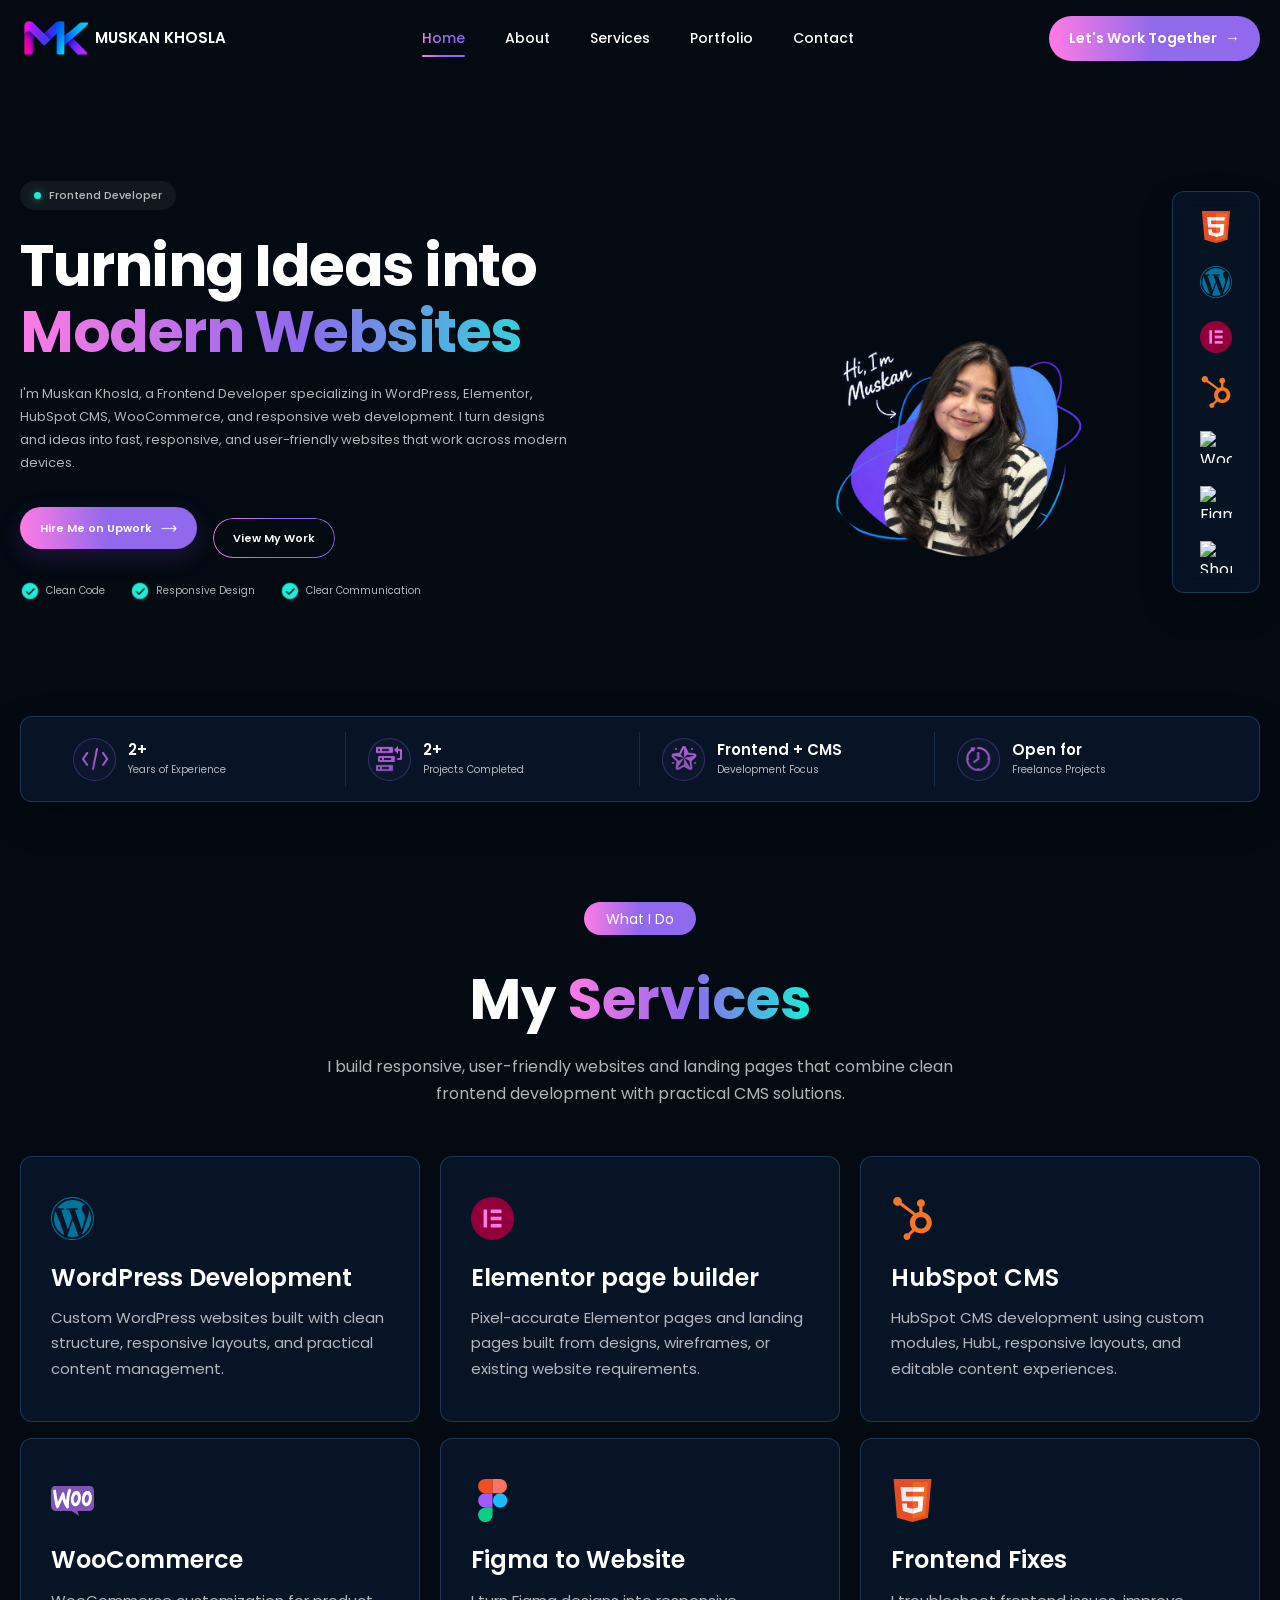
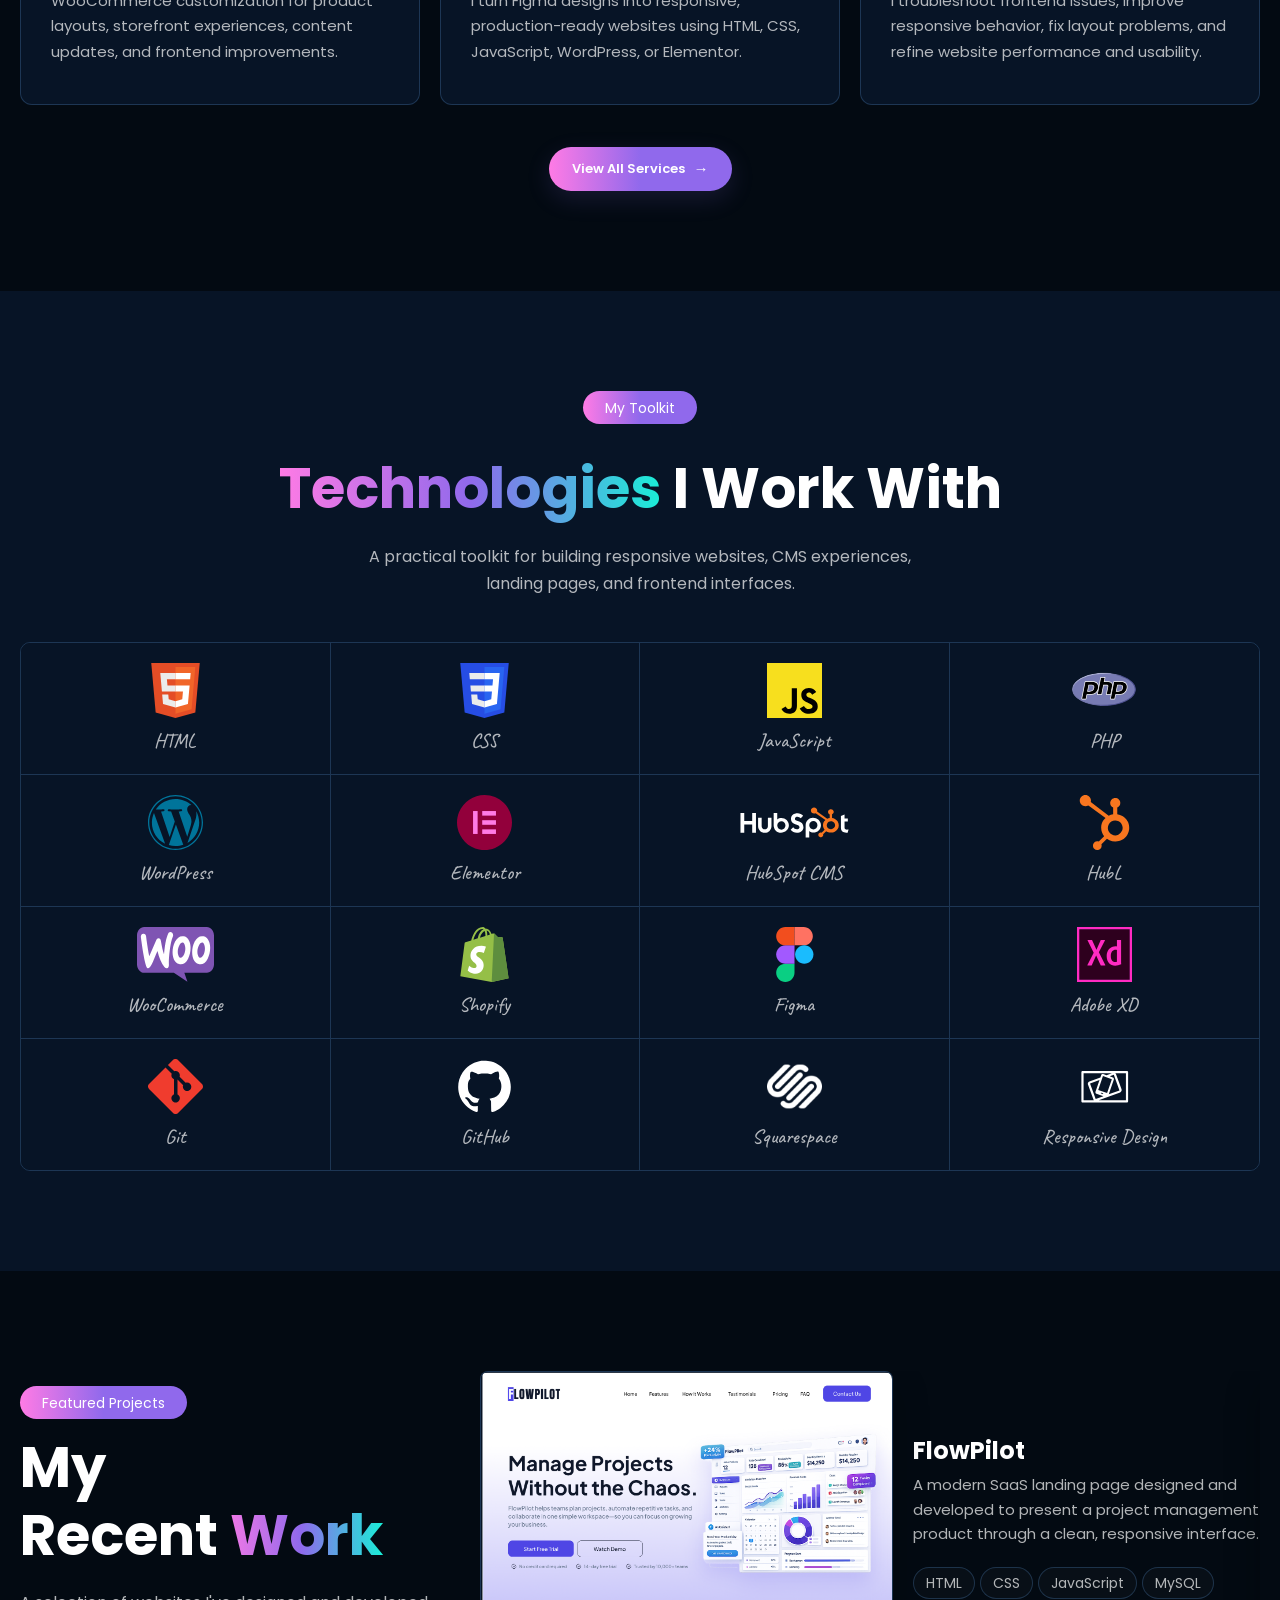
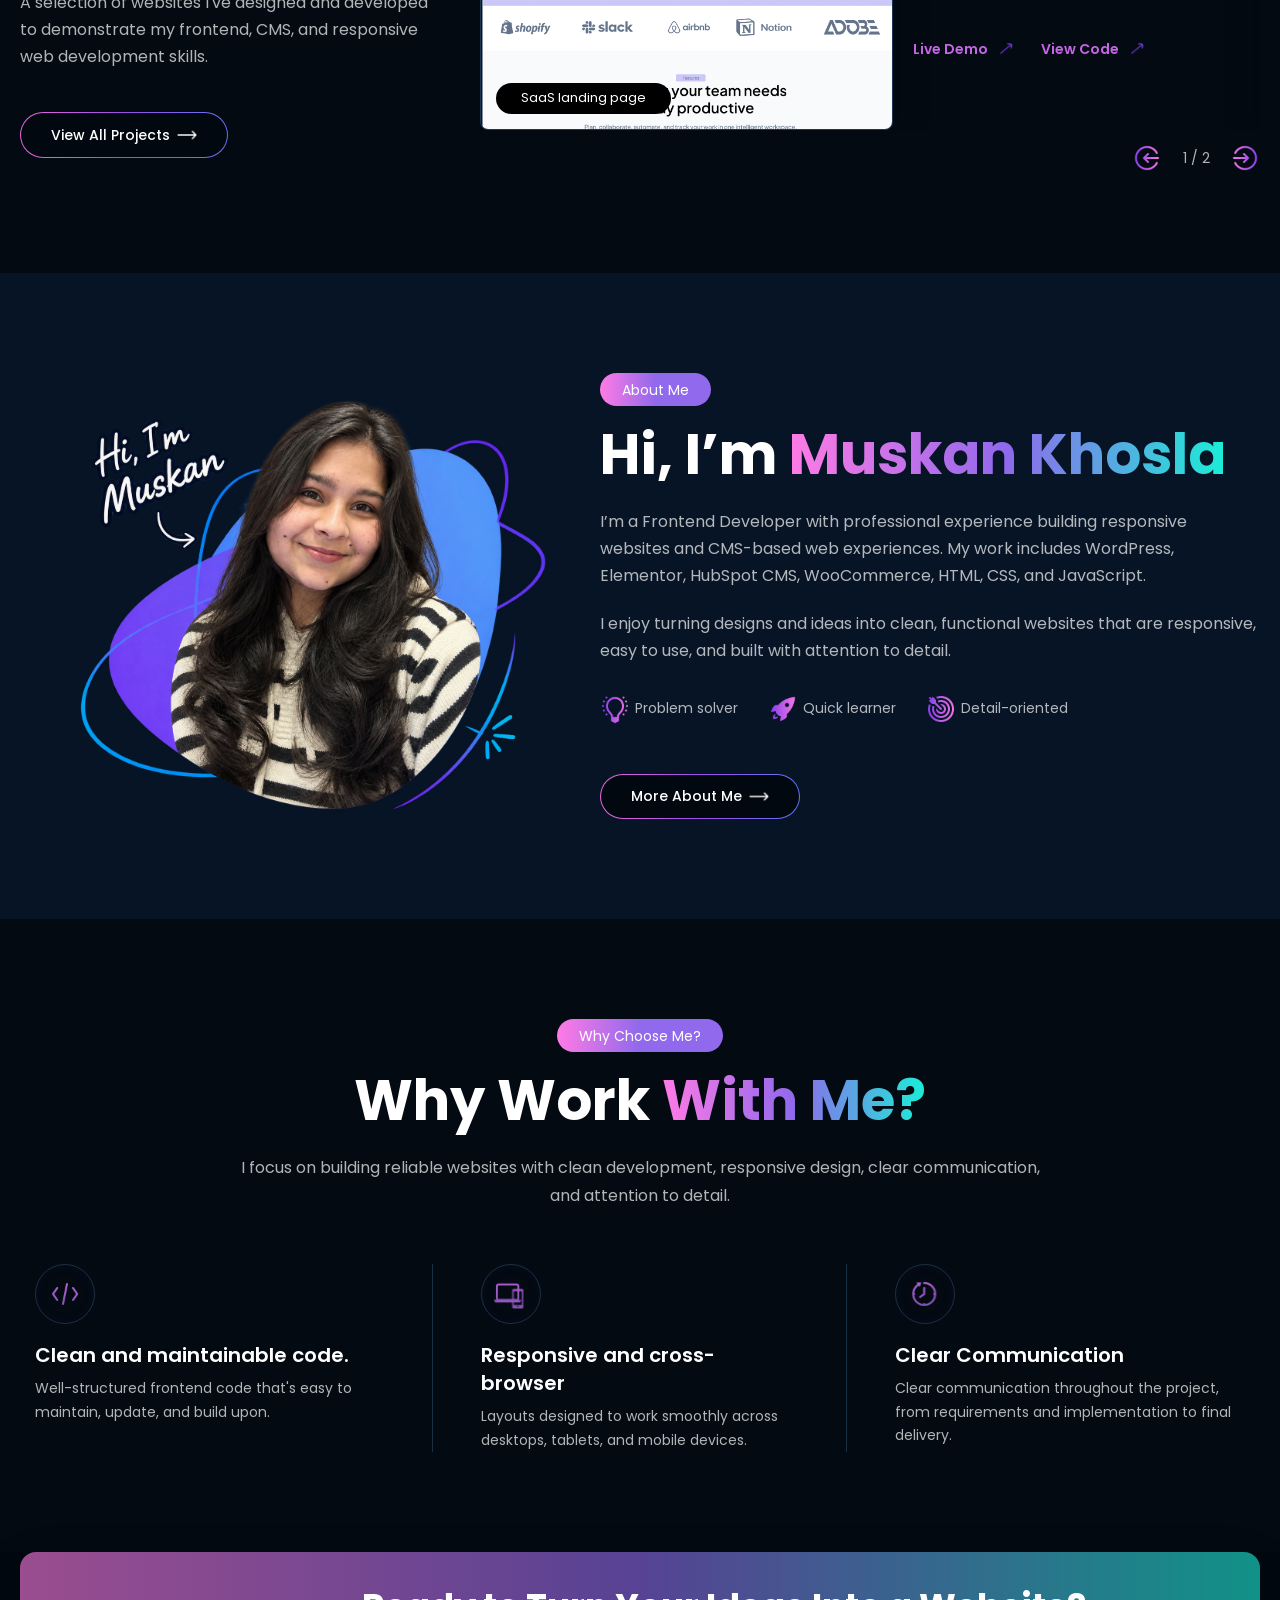
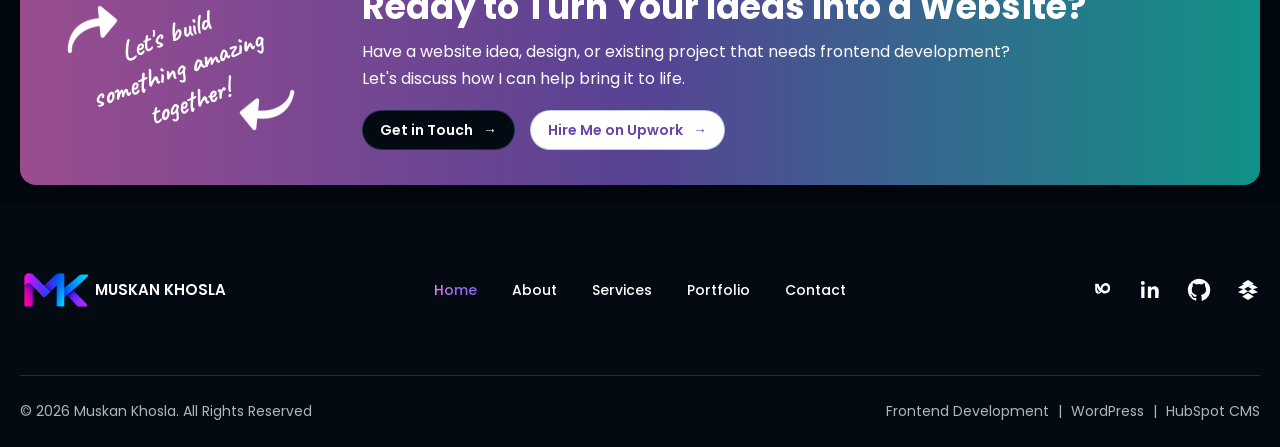
==== commit 48dc2e52: "Sep 26, 2026, 5:15 PM" ====
--- a/index.html
+++ b/index.html
@@ -116,51 +116,25 @@
 
             <!-- HERO VISUAL -->
             <div class="hero-visual">
-                <div class="hero-handwritten">
-                    <span>Hi, I'm</span>
-                    <span>Muskan</span>
-                    <span class="hero-handwritten-arrow">↘</span>
-                </div>
                 <div class="hero-photo-area">
-                    <div class="hero-gradient-shape"></div>
-                    <div class="hero-outline hero-outline-one"></div>
-                    <div class="hero-outline hero-outline-two"></div>
                     <div class="hero-photo">
-                        <img
-                            src="images/hero/muskan.png"
-                            alt="Muskan Khosla"
-                        >
-                    </div>
-                    <span class="hero-spark hero-spark-one">✦</span>
-                    <span class="hero-spark hero-spark-two">╲</span>
-                    <span class="hero-spark hero-spark-three">╱</span>
+                        <img src="assets/images/Muskan-Khosla.png" alt="Muskan Khosla">
+                    </div>
                 </div>
 
                 <!-- TECHNOLOGY RAIL -->
                 <div class="hero-toolkit">
                     <div class="hero-tool">
-                        <img
-                            src="images/icons/html.svg"
-                            alt="HTML"
-                        >
+                        <img src="assets/icons/HTML5_logo.svg" alt="HTML">
                     </div>
                     <div class="hero-tool">
-                        <img
-                            src="images/icons/wordpress.svg"
-                            alt="WordPress"
-                        >
+                        <img src="assets/icons/WordPress_logo.svg" alt="WordPress" >
                     </div>
                     <div class="hero-tool">
-                        <img
-                            src="images/icons/elementor.svg"
-                            alt="Elementor"
-                        >
+                        <img src="assets/icons/Elementor.svg" alt="Elementor">
                     </div>
                     <div class="hero-tool">
-                        <img
-                            src="images/icons/hubspot.svg"
-                            alt="HubSpot"
-                        >
+                        <img src="assets/icons/HubSpot.svg" alt="HubSpot">
                     </div>
                     <div class="hero-tool">
                         <img
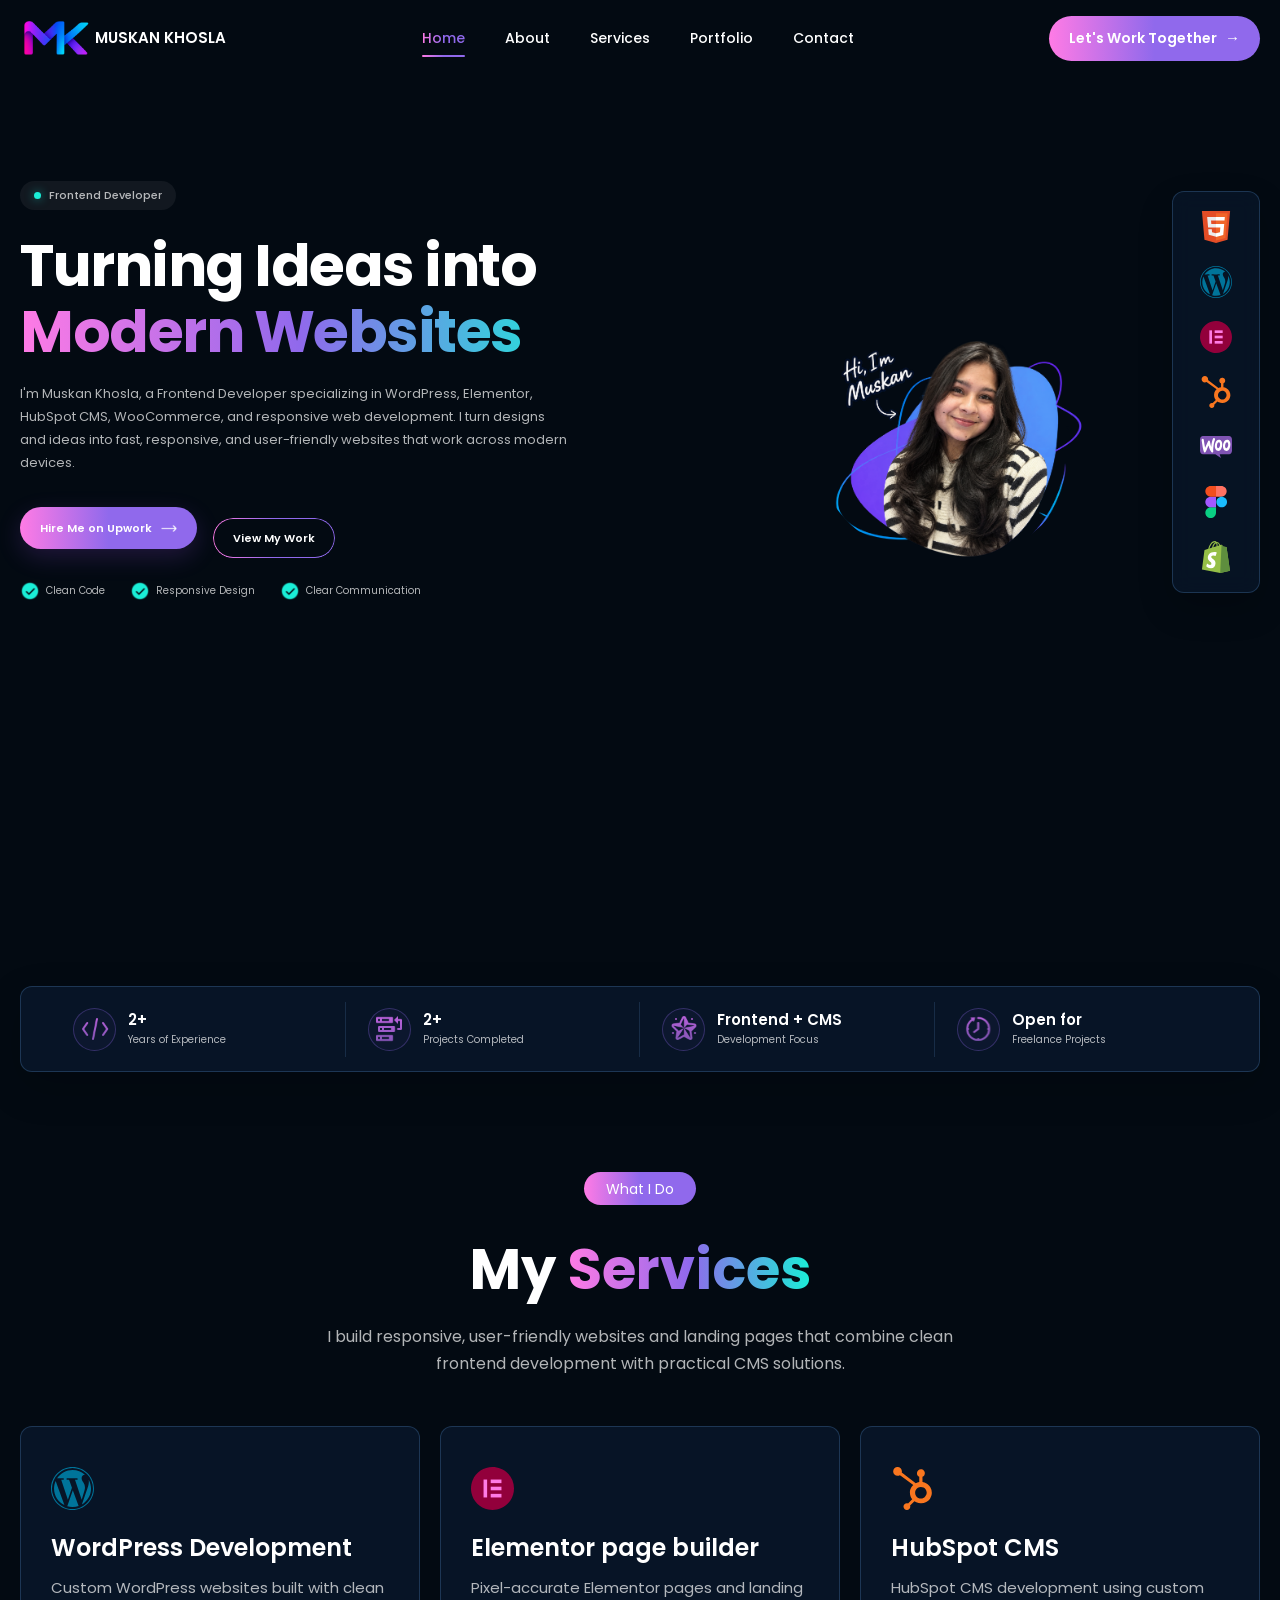
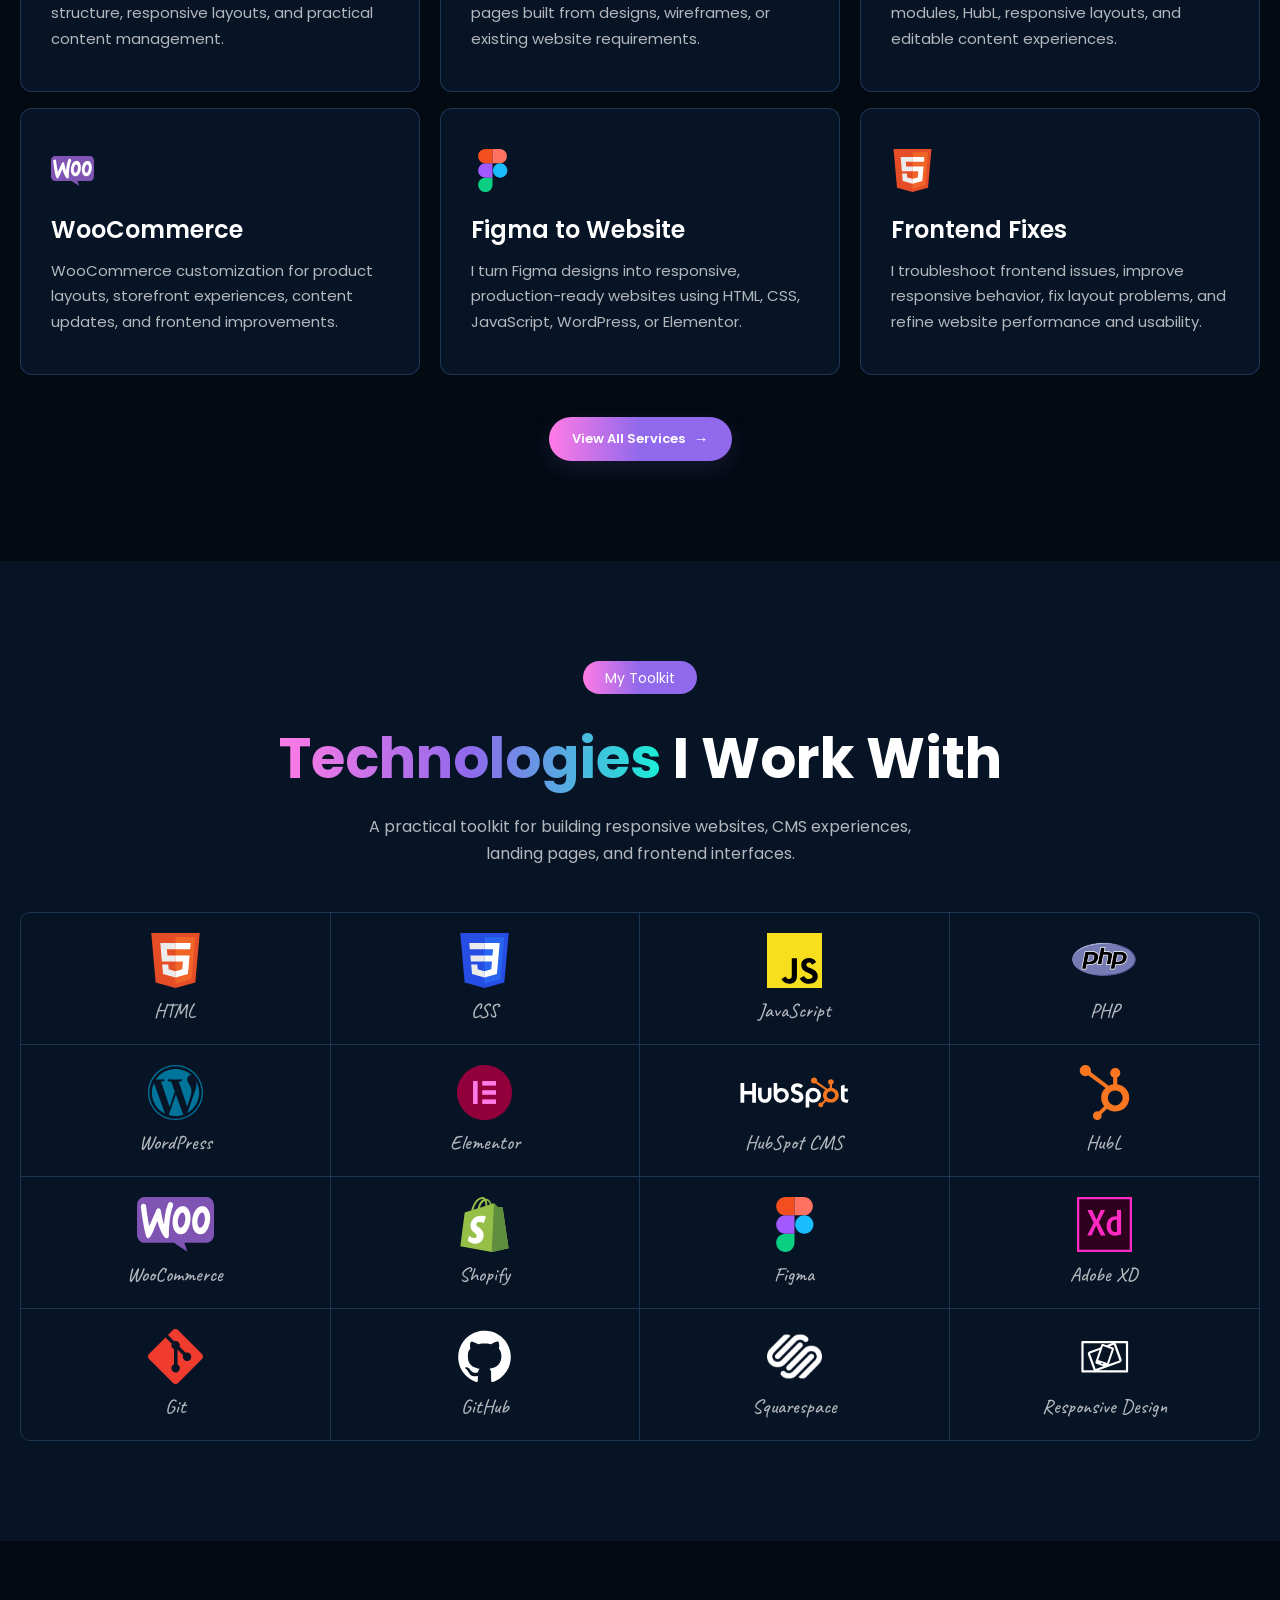
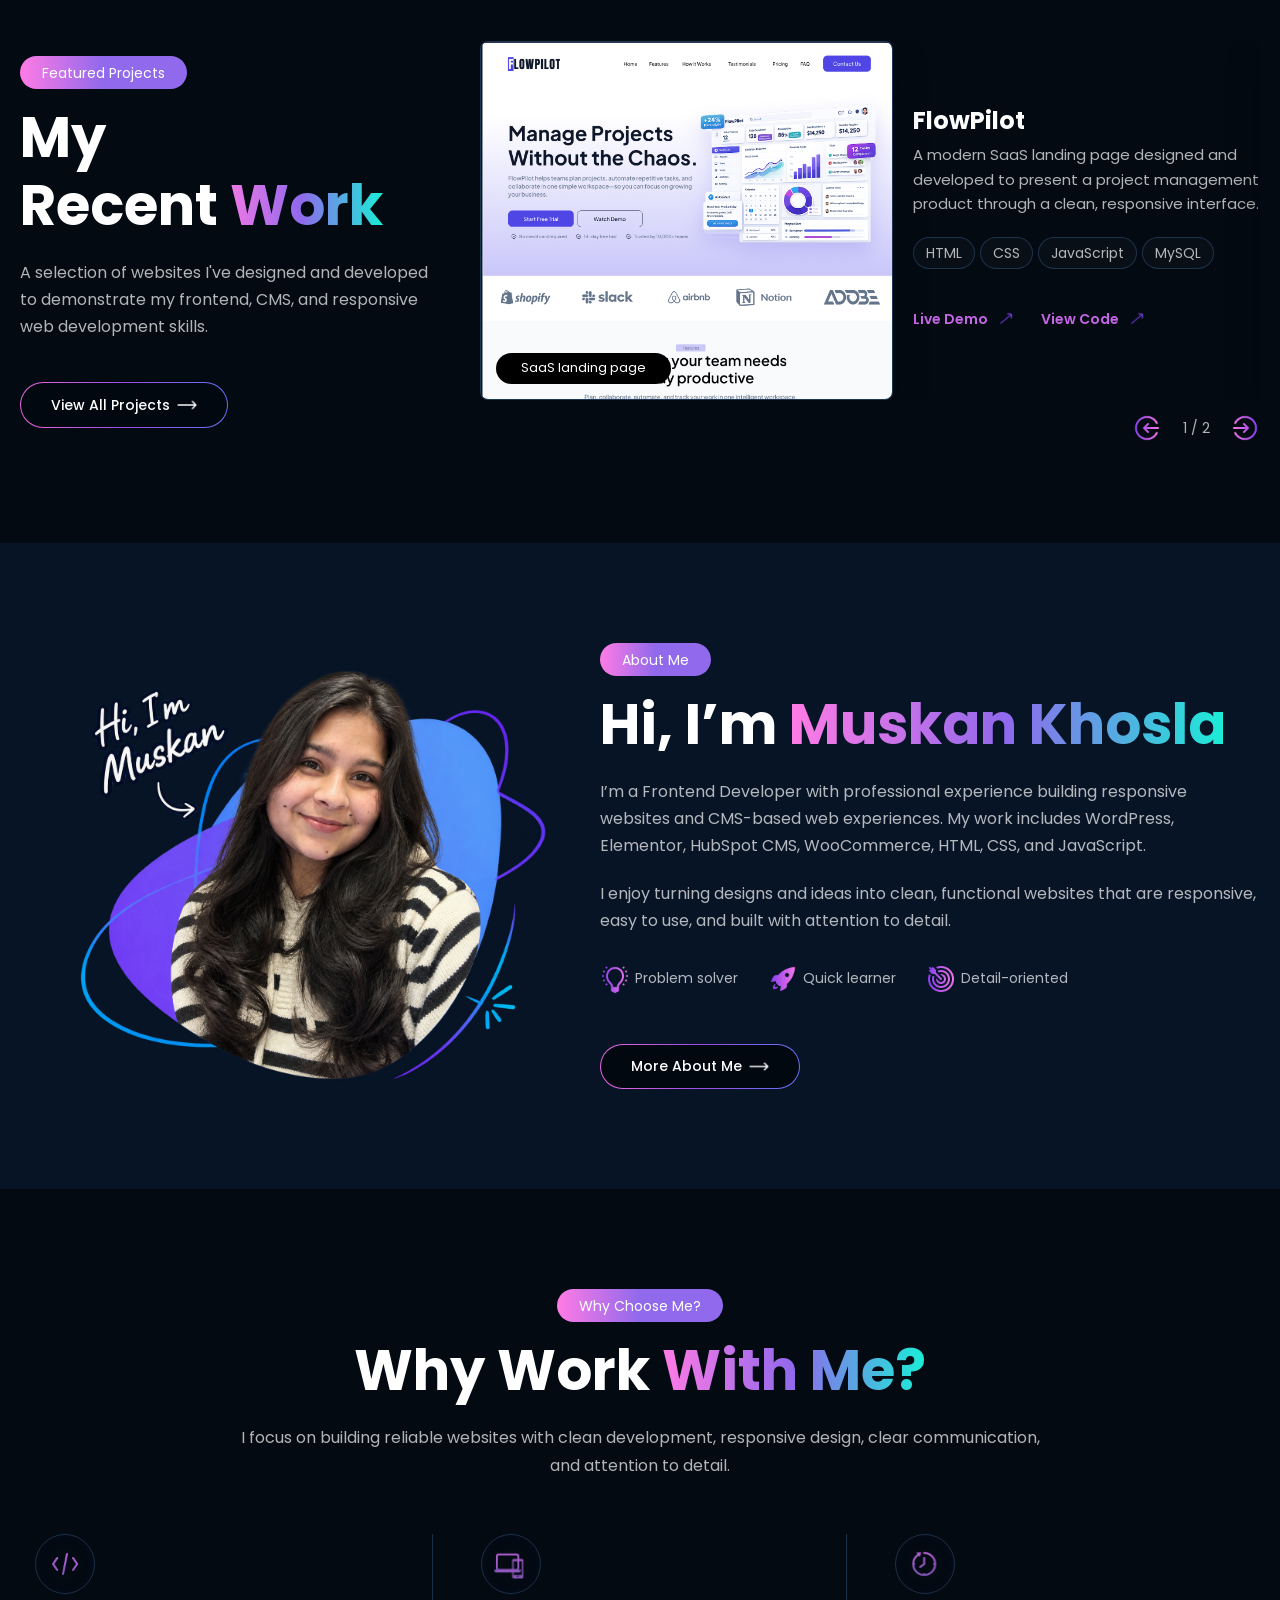
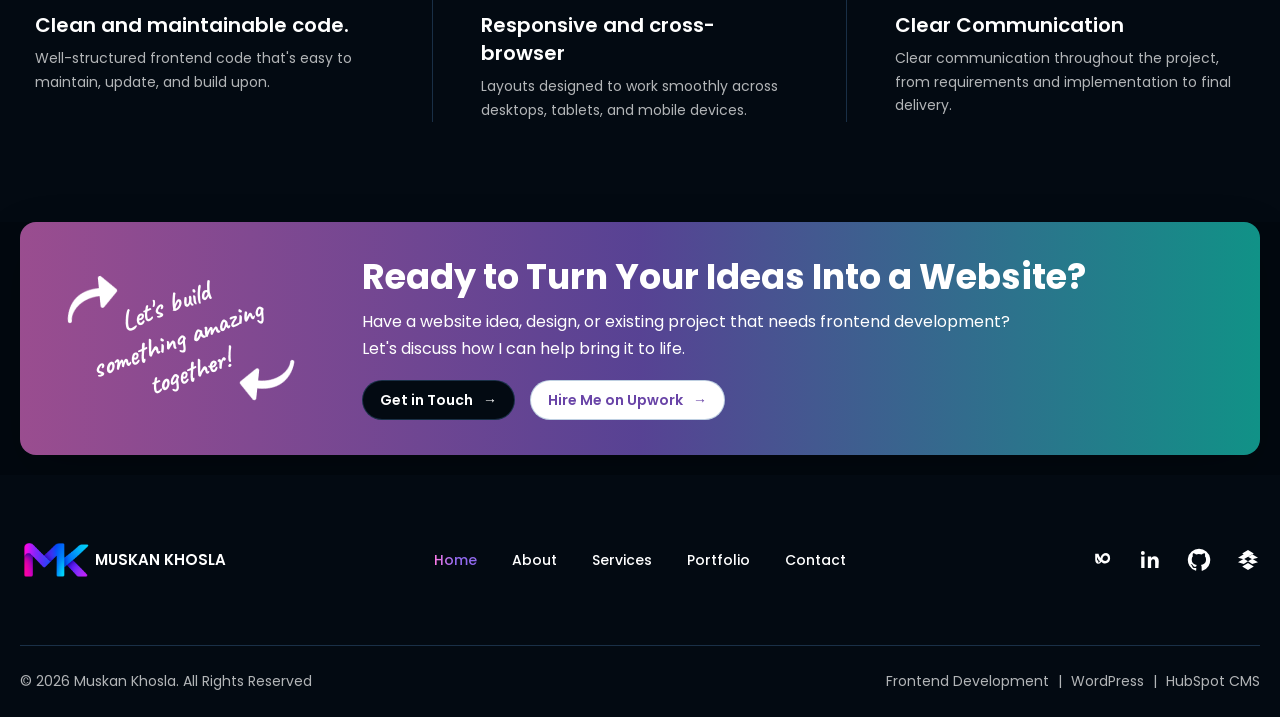
==== commit 7b340d2d: "Sep 26, 2026, 5:16 PM" ====
--- a/index.html
+++ b/index.html
@@ -137,22 +137,13 @@
                         <img src="assets/icons/HubSpot.svg" alt="HubSpot">
                     </div>
                     <div class="hero-tool">
-                        <img
-                            src="images/icons/woocommerce.svg"
-                            alt="WooCommerce"
-                        >
+                        <img src="assets/icons/WooCommerce_logo.svg" alt="WooCommerce" >
                     </div>
                     <div class="hero-tool">
-                        <img
-                            src="images/icons/figma.svg"
-                            alt="Figma"
-                        >
+                        <img src="assets/icons/Figma_logo.svg" alt="Figma">
                     </div>
                     <div class="hero-tool">
-                        <img
-                            src="images/icons/shopify.svg"
-                            alt="Shopify"
-                        >
+                        <img src="assets/icons/Shopify_logo.svg" alt="Shopify">
                     </div>
                 </div>
             </div>
--- a/css/home.css
+++ b/css/home.css
@@ -6,6 +6,7 @@
     padding: 100px 0;
     background: var(--color-bg-primary);
     overflow: hidden;
+    min-height: 100vh;
 }
 .hero-grid {
     display: grid;
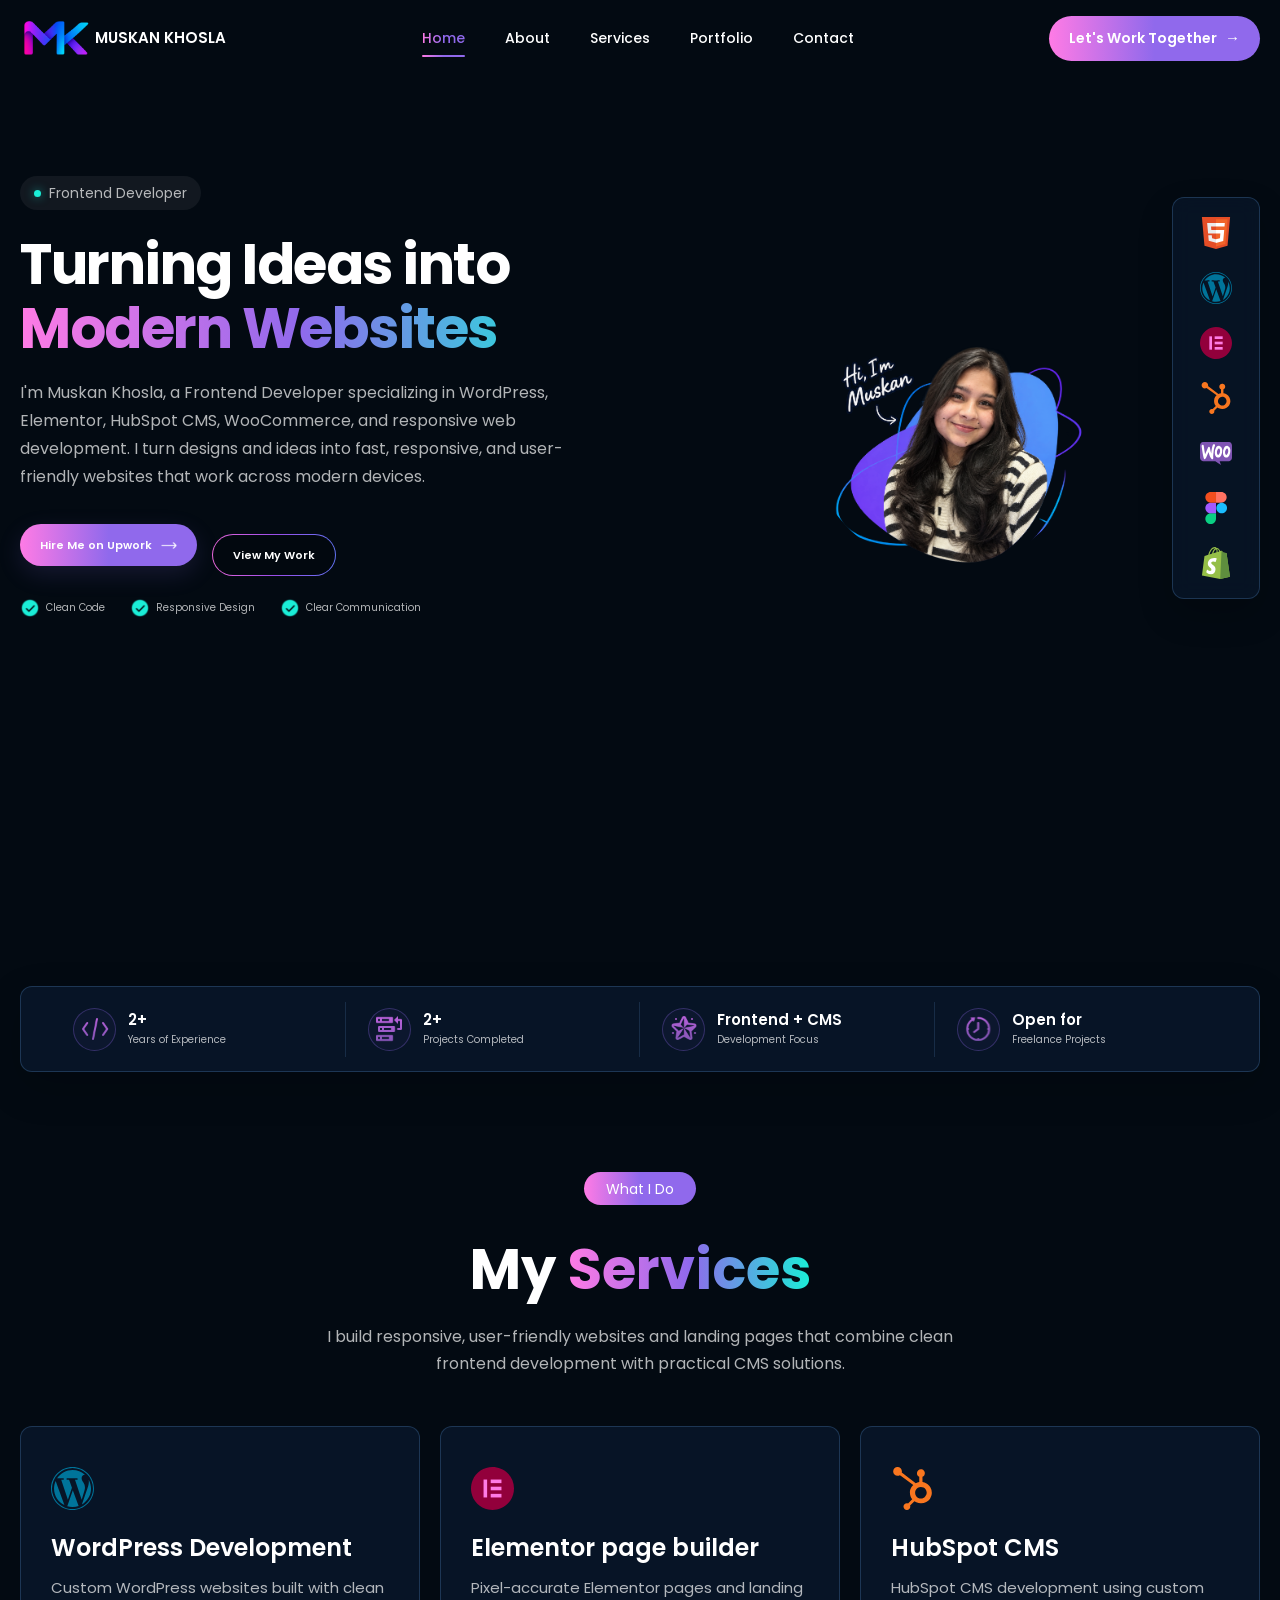
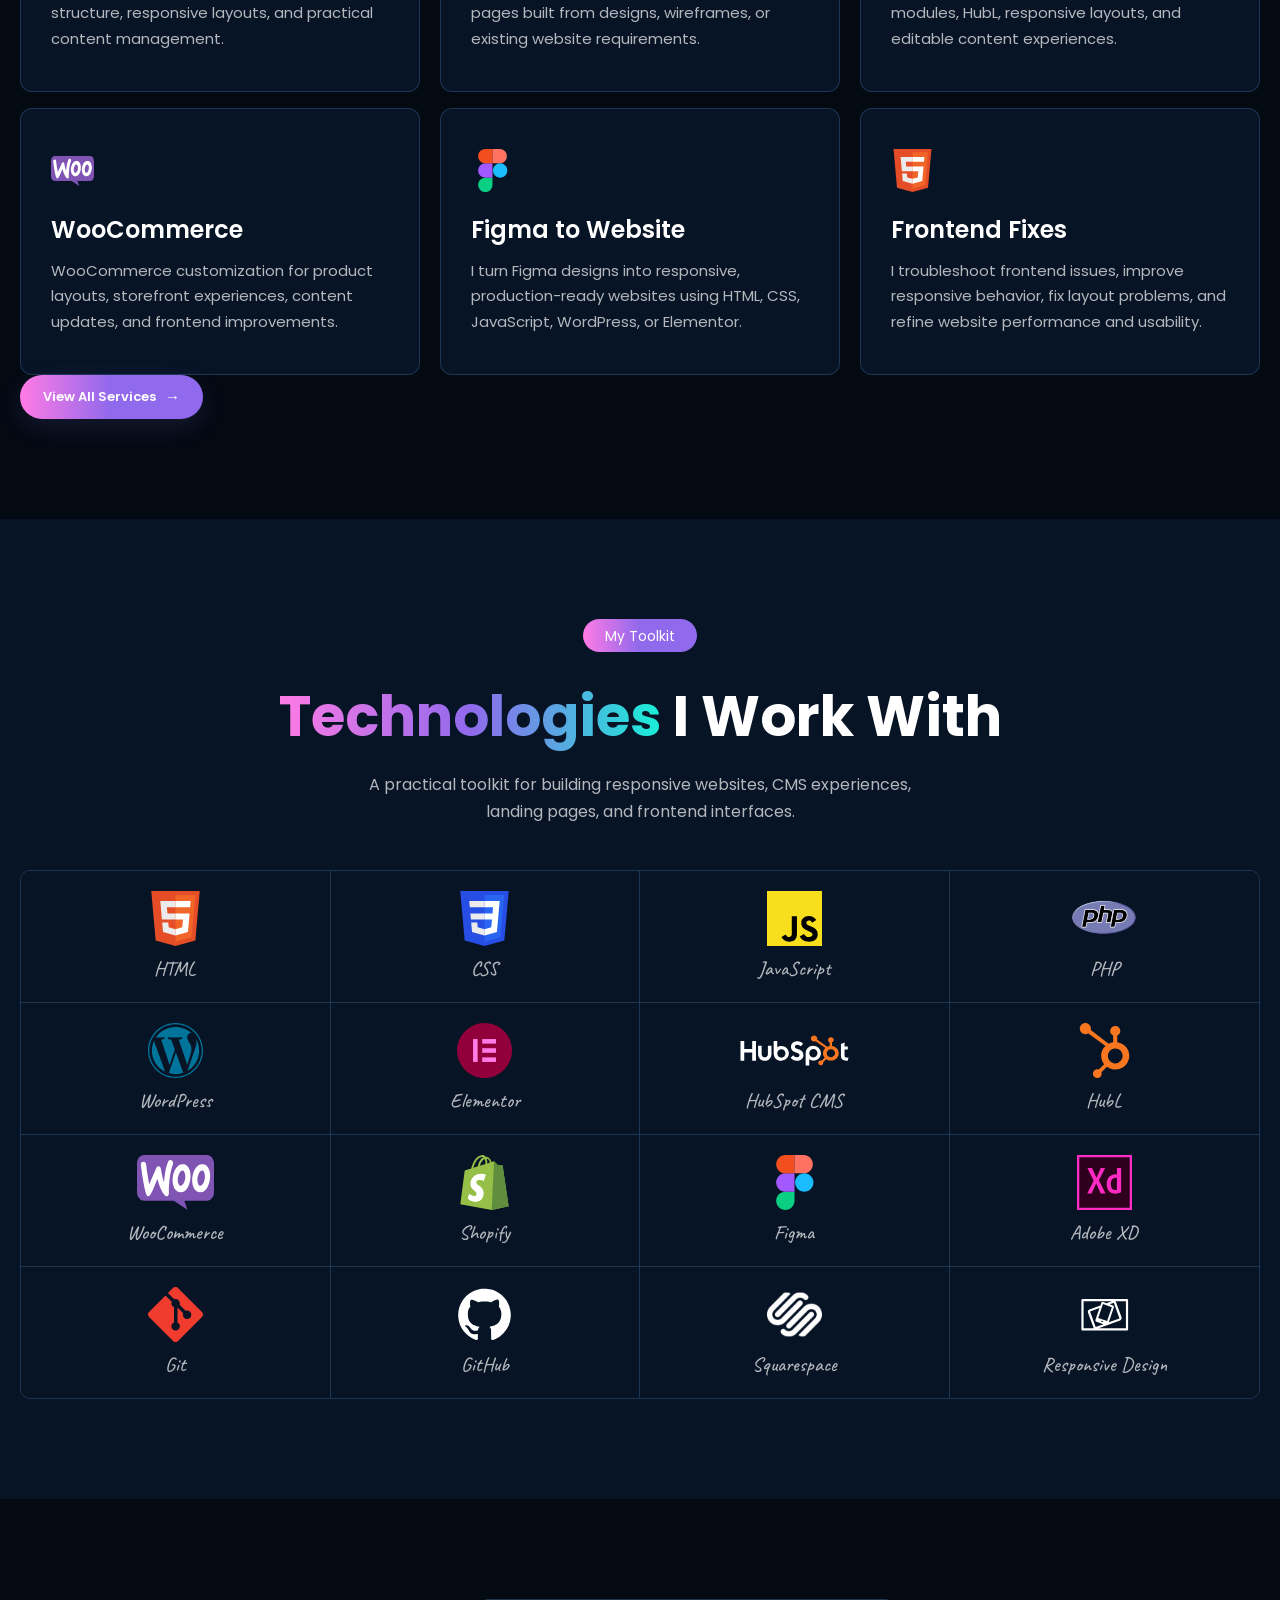
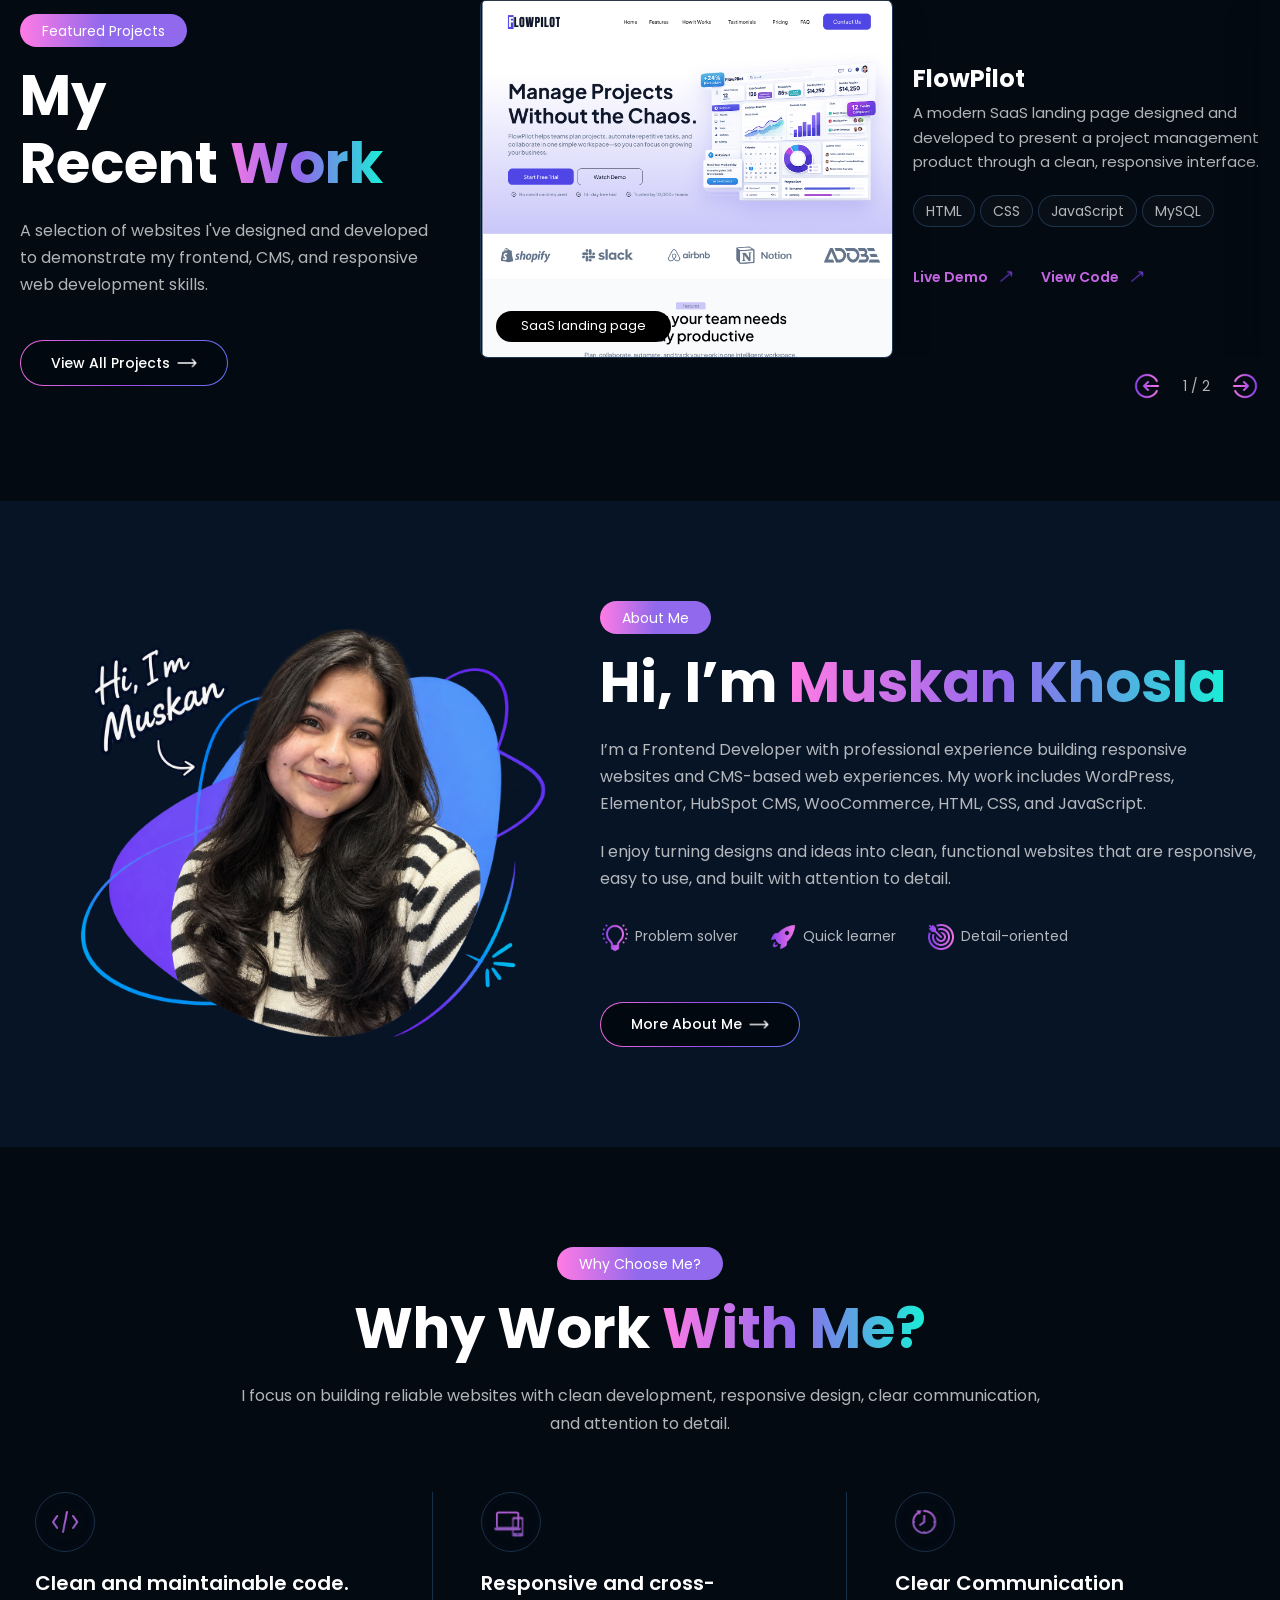
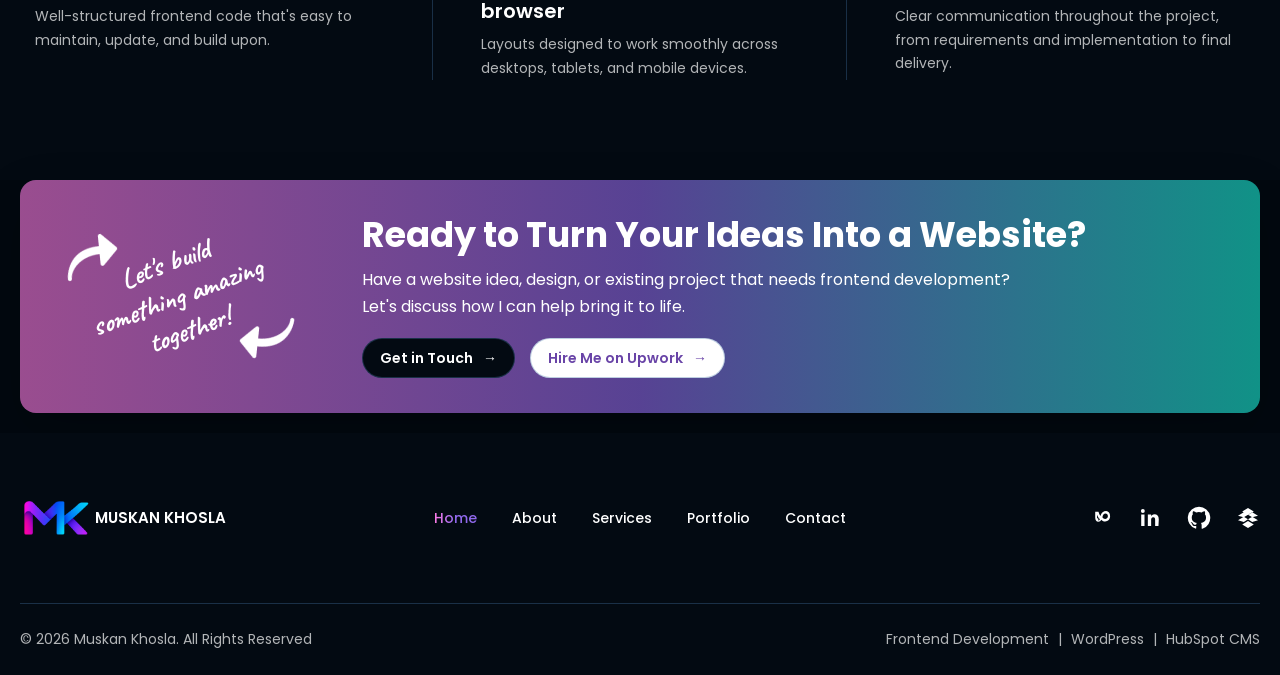
==== commit 8b45185e: "Sep 26, 2026, 5:20 PM" ====
--- a/index.html
+++ b/index.html
@@ -90,7 +90,7 @@
                     I'm Muskan Khosla, a Frontend Developer specializing in WordPress, Elementor, HubSpot CMS, WooCommerce, and responsive web development. I turn designs and ideas into fast, responsive, and user-friendly websites that work across modern devices.
                 </p>
                 <div class="hero-buttons">
-                    <a href="https://www.upwork.com/freelancers/~0180437465f65e825d?mp_source=share" class="hero-button hero-button-primary" target="_blank" rel="noopener noreferrer">
+                    <a href="https://www.upwork.com/freelancers/~0180437465f65e825d?mp_source=share" class="hero-button hero-button-primary gradiant-btn" target="_blank" rel="noopener noreferrer">
                         Hire Me on Upwork
                         <img src="assets/icons/Button-arrow.svg" alt="Button Arrow">
                     </a>
@@ -304,7 +304,7 @@
 
         <!-- View All Services -->
         <div class="services-button-wrap">
-            <a href="services.html" class="services-button">
+            <a href="services.html" class="services-button gradiant-btn">
                 View All Services
                 <span aria-hidden="true">→</span>
             </a>
--- a/css/style.css
+++ b/css/style.css
@@ -112,6 +112,43 @@
     left: 5px;
     transition: all 0.7s ease;
 }
+
+.gradiant-btn-wrap {
+    display: flex;
+    justify-content: center;
+    margin-top: 42px;
+}
+.gradiant-btn {
+    display: inline-flex;
+    align-items: center;
+    justify-content: center;
+    gap: 9px;
+    min-height: 44px;
+    padding: 0 23px;
+    border-radius: var(--radius-pill);
+    color: var(--color-white);
+    background: var(--gradient-cta);
+    font-size: 13px;
+    font-weight: 600;
+    box-shadow:
+        0 8px 25px rgba(144, 105, 236, 0.15);
+    transition:
+        transform var(--transition-normal),
+        box-shadow var(--transition-normal);
+}
+.gradiant-btn span {
+    font-size: 15px;
+    transition: transform var(--transition-normal);
+}
+.gradiant-btn:hover {
+    transform: translateY(-2px);
+    box-shadow:
+        0 12px 30px rgba(144, 105, 236, 0.3);
+}
+.gradiant-btn:hover span {
+    transform: translateX(3px);
+}
+
 
 /*  RESPONSIVE  */
 @media (max-width: 700px) {
--- a/css/home.css
+++ b/css/home.css
@@ -37,8 +37,8 @@
     color: var(--color-text-secondary);
     background: rgba(255, 255, 255, 0.06);
 
-    font-size: 11px;
-    font-weight: 500;
+    font-size: 14px;
+    font-weight: 400;
 }
 
 .hero-role-dot {
@@ -65,7 +65,7 @@
 
     color: var(--color-white);
 
-    font-size: clamp(42px, 5vw, 58px);
+    font-size: clamp(42px, 5vw, 56px);
     font-weight: 700;
     line-height: 1.08;
     letter-spacing: -1.5px;
@@ -82,15 +82,11 @@
 ========================================= */
 
 .hero-description {
-    max-width: 550px;
-
     margin-top: 20px;
-
     color: var(--color-text-secondary);
-
-    font-size: 13px;
+    font-size: 16px;
     font-weight: 400;
-    line-height: 1.75;
+    line-height: 28px;
 }
 
 
@@ -129,54 +125,6 @@
     transform: translateY(-2px);
 }
 
-.hero-button-primary {
-    color: var(--color-white);
-    background: var(--gradient-primary);
-
-    box-shadow:
-        0 8px 25px rgba(155, 77, 232, 0.2);
-}
-
-.hero-button-primary:hover {
-    box-shadow:
-        0 12px 30px rgba(155, 77, 232, 0.35);
-}
-
-.hero-button-outline {
-    position: relative;
-
-    color: var(--color-white);
-
-    background: transparent;
-
-    isolation: isolate;
-}
-
-.hero-button-outline::before {
-    content: "";
-
-    position: absolute;
-    inset: 0;
-
-    padding: 1px;
-
-    border-radius: inherit;
-
-    background: var(--gradient-primary);
-
-    -webkit-mask:
-        linear-gradient(#fff 0 0) content-box,
-        linear-gradient(#fff 0 0);
-
-    mask:
-        linear-gradient(#fff 0 0) content-box,
-        linear-gradient(#fff 0 0);
-
-    -webkit-mask-composite: xor;
-    mask-composite: exclude;
-
-    pointer-events: none;
-}
 
 
 /* =========================================
@@ -833,42 +781,7 @@
         0 15px 35px rgba(0, 0, 0, 0.18);
 }
 
-/*  VIEW ALL SERVICES BUTTON */
-.services-button-wrap {
-    display: flex;
-    justify-content: center;
-    margin-top: 42px;
-}
-.services-button {
-    display: inline-flex;
-    align-items: center;
-    justify-content: center;
-    gap: 9px;
-    min-height: 44px;
-    padding: 0 23px;
-    border-radius: var(--radius-pill);
-    color: var(--color-white);
-    background: var(--gradient-cta);
-    font-size: 13px;
-    font-weight: 600;
-    box-shadow:
-        0 8px 25px rgba(144, 105, 236, 0.15);
-    transition:
-        transform var(--transition-normal),
-        box-shadow var(--transition-normal);
-}
-.services-button span {
-    font-size: 15px;
-    transition: transform var(--transition-normal);
-}
-.services-button:hover {
-    transform: translateY(-2px);
-    box-shadow:
-        0 12px 30px rgba(144, 105, 236, 0.3);
-}
-.services-button:hover span {
-    transform: translateX(3px);
-}
+
 
 /*  RESPONSIVE — TABLET */
 @media (max-width: 992px) {
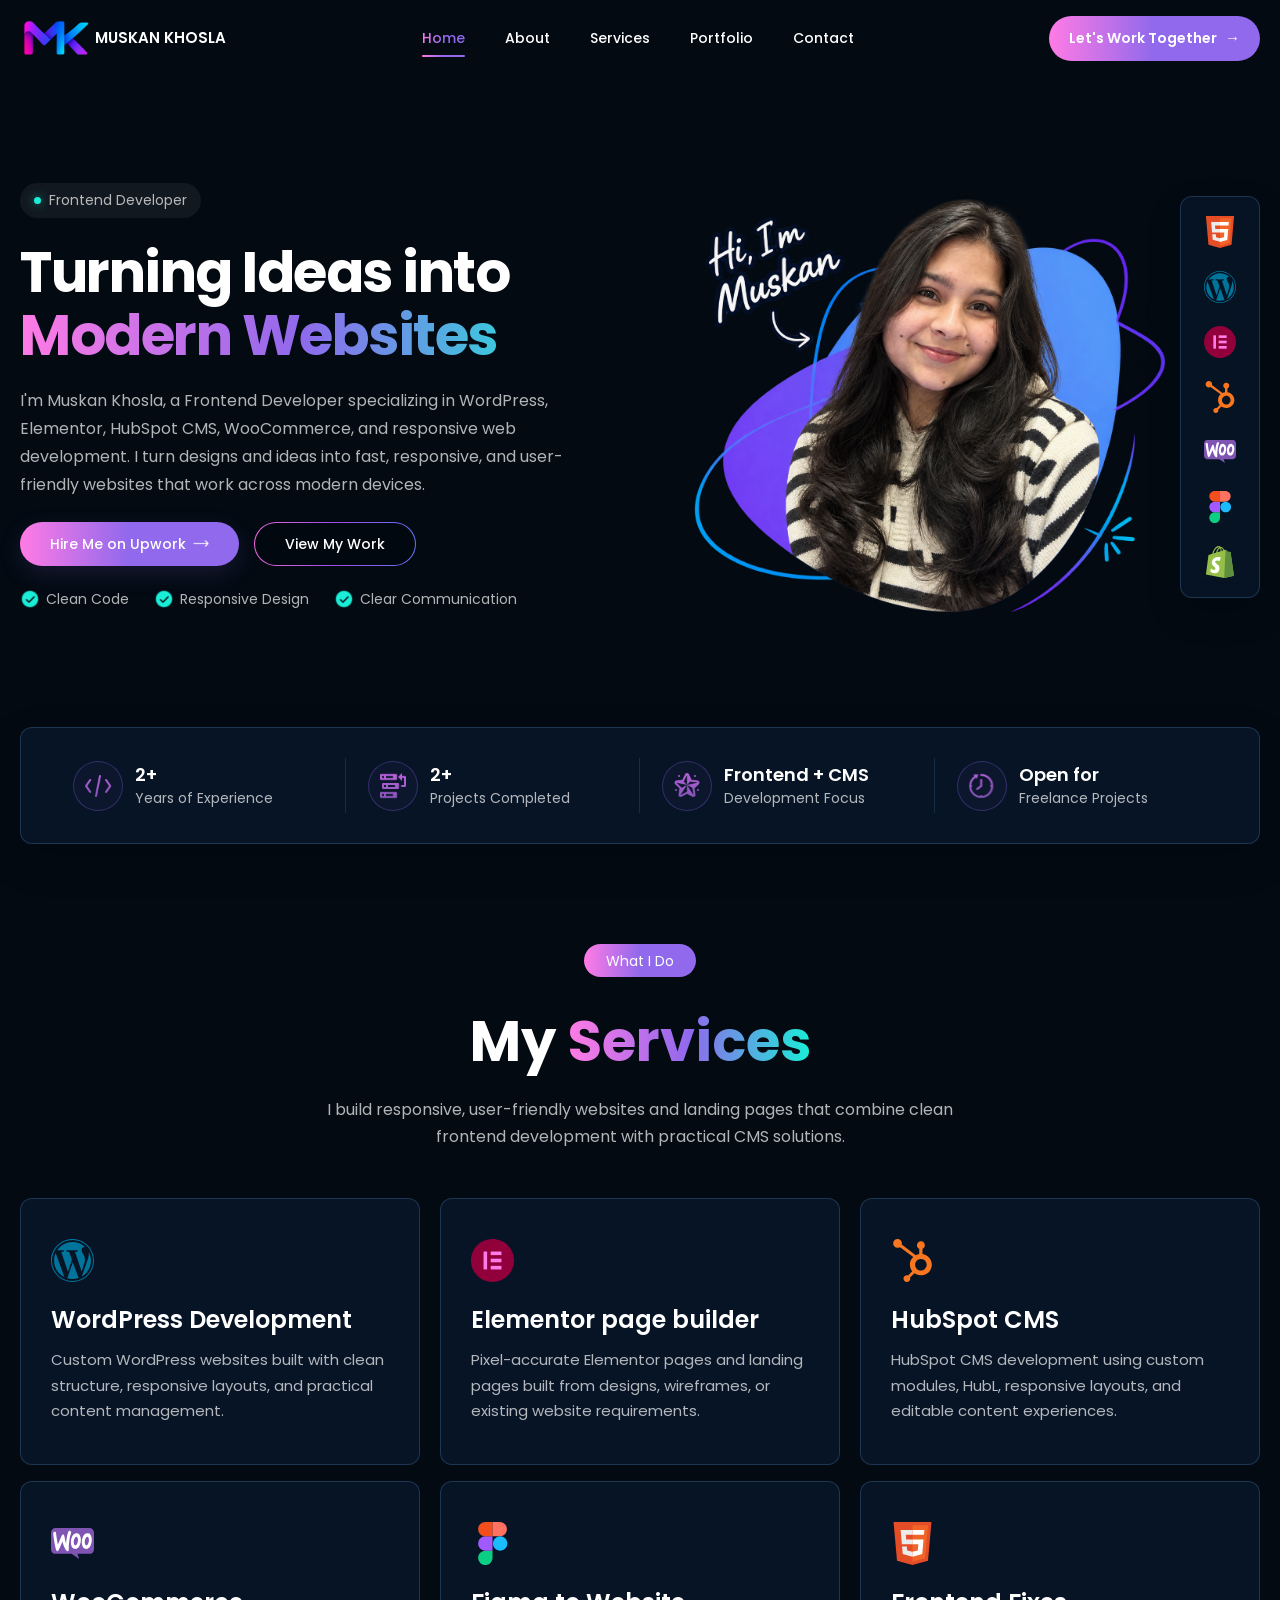
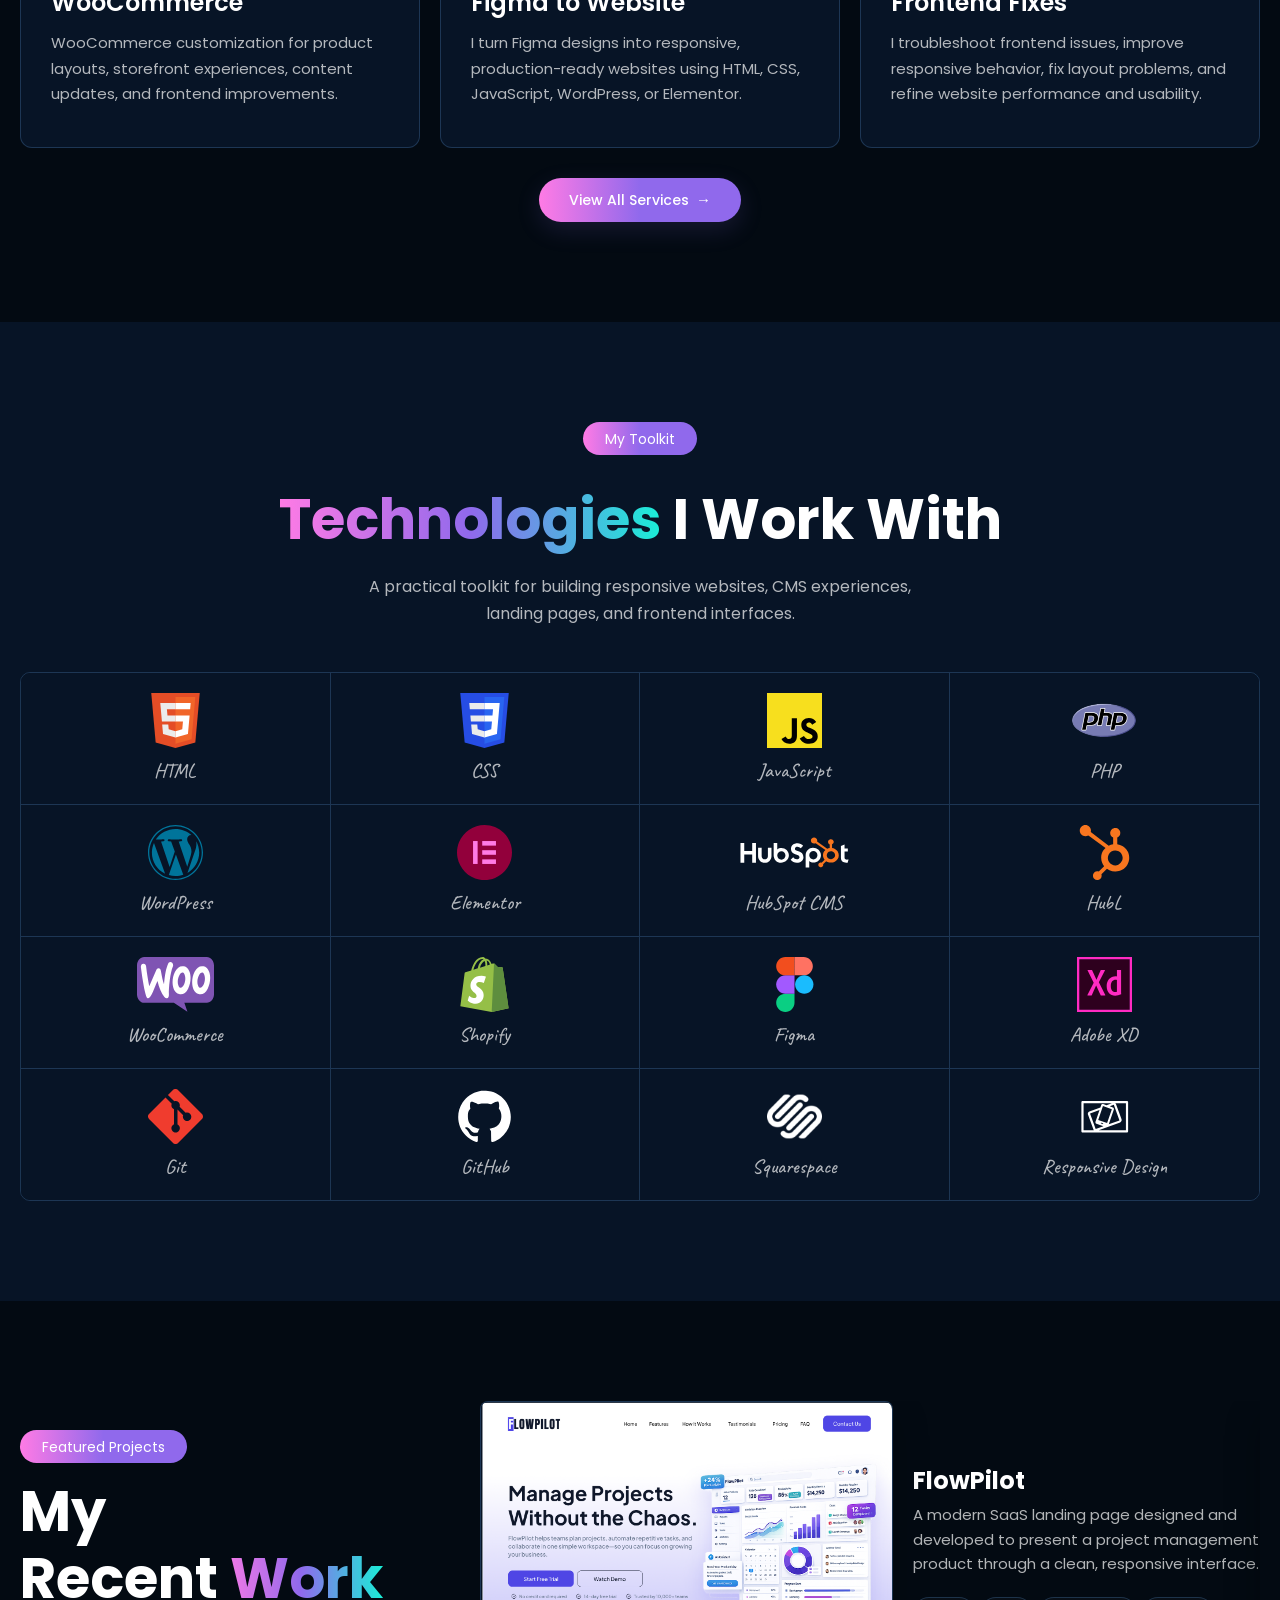
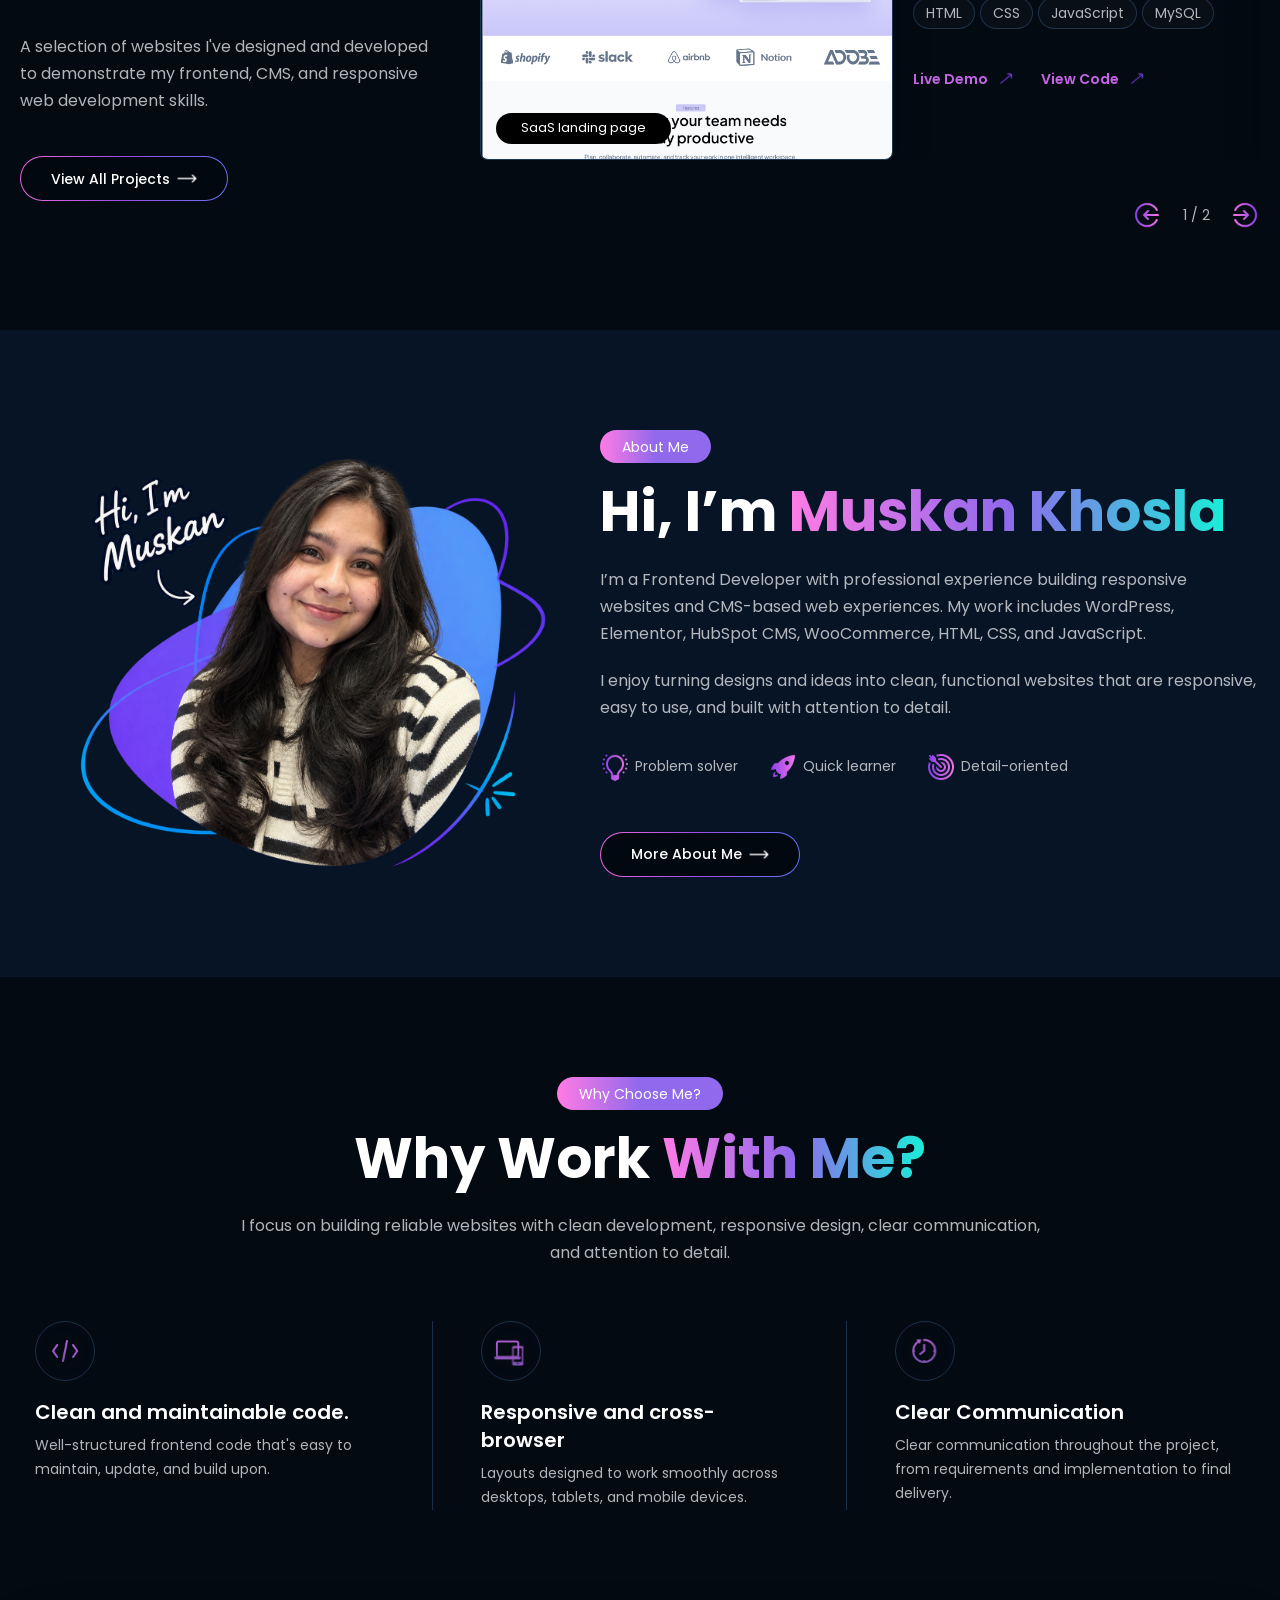
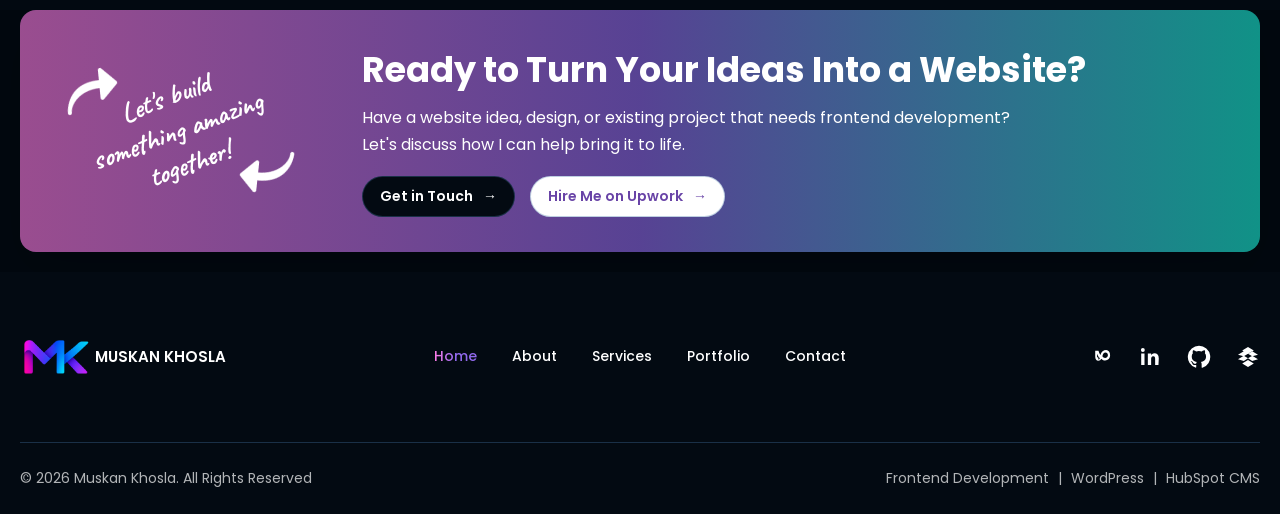
==== commit 16cfc827: "Sep 26, 2026, 6:38 PM" ====
--- a/index.html
+++ b/index.html
@@ -8,6 +8,9 @@
     <meta name="author" content="Muskan Khosla">
 
     <title>Muskan Khosla | Frontend Developer | WordPress & HubSpot CMS</title>
+
+    <!-- Favicon -->
+    <link rel="icon" type="image/svg+xml" href="favicon/Fevicon.svg">
 
     <!-- Google Fonts  -->
     <!-- Poppins  -->
--- a/css/style.css
+++ b/css/style.css
@@ -98,6 +98,7 @@
     transition:
         transform 0.3s ease,
         filter 0.3s ease;
+    min-height: 44px;
 }
 .border-btn img {
     width: 20px;
@@ -119,17 +120,18 @@
     margin-top: 42px;
 }
 .gradiant-btn {
+    position: relative;
     display: inline-flex;
     align-items: center;
     justify-content: center;
-    gap: 9px;
+    gap: 7px;
     min-height: 44px;
-    padding: 0 23px;
+    padding: 6px 30px;
     border-radius: var(--radius-pill);
     color: var(--color-white);
     background: var(--gradient-cta);
-    font-size: 13px;
-    font-weight: 600;
+    font-size: 14px;
+    font-weight: 500;
     box-shadow:
         0 8px 25px rgba(144, 105, 236, 0.15);
     transition:
@@ -173,6 +175,11 @@
     }
     .section-description {
         font-size: 15px;
+    }
+    .border-btn, .gradiant-btn {
+        width: 100%;
+        text-align: center;
+        justify-content: center;
     }
 }
 
@@ -621,7 +628,7 @@
     color: var(--color-text-primary);
     font-size: clamp(25px, 3vw, 35px);
     font-weight: 700;
-    line-height: 1.15;
+    line-height: 1.4;
 }
 .cta-content h2 span {
     color: var(--color-text-primary);
@@ -699,9 +706,6 @@
         font-size: 22px;
         line-height: 28px;
     }
-    .cta-content h2 {
-        font-size: 27px;
-    }
     .cta-arrow {
         left: -45px;
         top: -32px;
@@ -753,17 +757,12 @@
         padding: 28px 20px;
         border-radius: 10px;
     }
-    .cta-content h2 {
-        font-size: 23px;
-        letter-spacing: -0.4px;
-    }
     .cta-content p {
-        font-size: 10px;
+        font-size: 15px;
         line-height: 1.65;
     }
     .cta-button {
         padding: 8px 14px;
-        font-size: 8px;
     }
     .cta-buttons a {
         width: 100%;
@@ -890,9 +889,6 @@
         flex-wrap: wrap;
         gap: 15px 22px;
     }
-    .footer-navigation a {
-        font-size: 10px;
-    }
     .footer-socials {
         justify-content: center;
     }
@@ -914,18 +910,14 @@
 @media (max-width: 480px) {
     .footer-navigation {
         gap: 12px 17px;
-    }
-    .footer-navigation a {
-        font-size: 9px;
-    }
+        margin: 0 0 40px;
+    }
+
     .footer-logo img {
         width: 95px;
     }
-    .footer-socials {
-        gap: 15px;
-    }
     .footer-copyright,
     .footer-specialties {
-        font-size: 7.5px;
+        font-size: 14px;
     }
 }
--- a/css/home.css
+++ b/css/home.css
@@ -6,7 +6,6 @@
     padding: 100px 0;
     background: var(--color-bg-primary);
     overflow: hidden;
-    min-height: 100vh;
 }
 .hero-grid {
     display: grid;
@@ -15,72 +14,44 @@
     gap: 45px;
     min-height: 430px;
 }
-
-/* =========================================
-   HERO CONTENT
-========================================= */
-
+/*  HERO CONTENT  */
 .hero-content {
     position: relative;
     z-index: 5;
 }
-
 .hero-role {
     display: inline-flex;
     align-items: center;
     gap: 8px;
-
     padding: 6px 14px;
-
     border-radius: var(--radius-pill);
-
     color: var(--color-text-secondary);
     background: rgba(255, 255, 255, 0.06);
-
     font-size: 14px;
     font-weight: 400;
 }
-
 .hero-role-dot {
     width: 7px;
     height: 7px;
-
     border-radius: 50%;
-
     background: var(--color-cyan);
-
     box-shadow:
         0 0 10px rgba(26, 238, 215, 0.55);
 }
-
-
-/* =========================================
-   HERO TITLE
-========================================= */
-
+/*  HERO TITLE  */
 .hero-title {
     max-width: 560px;
-
     margin-top: 25px;
-
     color: var(--color-white);
-
     font-size: clamp(42px, 5vw, 56px);
     font-weight: 700;
     line-height: 1.08;
     letter-spacing: -1.5px;
 }
-
 .hero-title .gradient-text {
     display: block;
     margin-top: 3px;
 }
-
-
-/* =========================================
-   HERO DESCRIPTION
-========================================= */
-
 .hero-description {
     margin-top: 20px;
     color: var(--color-text-secondary);
@@ -88,320 +59,74 @@
     font-weight: 400;
     line-height: 28px;
 }
-
-
-/* =========================================
-   HERO BUTTONS
-========================================= */
-
 .hero-buttons {
     display: flex;
     align-items: center;
     gap: 15px;
-
     margin-top: 23px;
 }
-
-.hero-button {
-    display: inline-flex;
-    align-items: center;
-    justify-content: center;
-    gap: 9px;
-
-    min-height: 42px;
-    padding: 0 20px;
-
-    border-radius: var(--radius-pill);
-
-    font-size: 11px;
-    font-weight: 600;
-
-    transition:
-        transform var(--transition-normal),
-        box-shadow var(--transition-normal);
-}
-
-.hero-button:hover {
-    transform: translateY(-2px);
-}
-
-
-
-/* =========================================
-   HERO POINTS
-========================================= */
-
+a.hero-button.border-btn {
+    margin: 0;
+}
+/*  HERO POINTS  */
 .hero-points {
     display: flex;
     align-items: center;
     flex-wrap: wrap;
     gap: 25px;
-
     margin-top: 22px;
 }
-
 .hero-points > span {
     display: inline-flex;
     align-items: center;
     gap: 6px;
-
     color: var(--color-text-secondary);
-
-    font-size: 10px;
+    font-size: 14px;
     font-weight: 400;
 }
-
 .hero-check {
     display: inline-flex;
     align-items: center;
     justify-content: center;
-
     width: 12px;
     height: 12px;
-
     border-radius: 50%;
-
     color: var(--color-bg-primary);
     background: var(--color-cyan);
-
     font-size: 8px;
     font-weight: 700;
 }
-
-
-/* =========================================
-   HERO VISUAL
-========================================= */
-
 .hero-visual {
     position: relative;
-
-    min-height: 430px;
-
     display: flex;
     align-items: center;
     justify-content: center;
 }
-
-
-/* =========================================
-   PHOTO AREA
-========================================= */
-
-.hero-photo-area {
-    position: relative;
-
-    width: 360px;
-    height: 360px;
-
-    display: flex;
-    align-items: center;
-    justify-content: center;
-}
-
-.hero-gradient-shape {
-    position: absolute;
-
-    width: 245px;
-    height: 245px;
-
-    border-radius: 42% 58% 55% 45% / 44% 40% 60% 56%;
-
-    background:
-        linear-gradient(
-            135deg,
-            #9069EC 0%,
-            #6374F5 55%,
-            #1AEED7 100%
-        );
-
-    transform: rotate(-25deg);
-
-    opacity: 0.95;
-}
-
-
-/* =========================================
-   DECORATIVE OUTLINES
-========================================= */
-
-.hero-outline {
-    position: absolute;
-
-    border: 2px solid;
-
-    pointer-events: none;
-}
-
-.hero-outline-one {
-    width: 325px;
-    height: 245px;
-
-    border-color: #9069EC;
-
-    border-radius: 50%;
-
-    transform: rotate(-25deg);
-}
-
-.hero-outline-two {
-    width: 315px;
-    height: 245px;
-
-    border-color: #00D9FF;
-
-    border-radius: 50%;
-
-    transform: rotate(22deg);
-}
-
-
-/* =========================================
-   HERO PHOTO
-========================================= */
-
-.hero-photo {
-    position: relative;
-    z-index: 3;
-
-    width: 285px;
-    height: 335px;
-
-    display: flex;
-    align-items: flex-end;
-    justify-content: center;
-
-    overflow: hidden;
-
-    border-radius: 48% 48% 45% 45%;
-}
-
-.hero-photo img {
-    width: 100%;
-    height: 100%;
-
-    object-fit: contain;
-    object-position: center bottom;
-}
-
-
-/* =========================================
-   HANDWRITTEN TEXT
-========================================= */
-
-.hero-handwritten {
-    position: absolute;
-    z-index: 6;
-
-    top: 20px;
-    left: 10px;
-
+/*  TECHNOLOGY RAIL  */
+.hero-toolkit {
+    width: 200px;
+    padding: 17px 0;
     display: flex;
     flex-direction: column;
-
-    color: var(--color-white);
-
-    font-family: "Caveat", cursive;
-    font-size: 28px;
-    font-weight: 700;
-    line-height: 0.9;
-
-    transform: rotate(-8deg);
-}
-
-.hero-handwritten-arrow {
-    margin-top: 12px;
-    margin-left: 48px;
-
-    color: var(--color-white);
-
-    font-family: "Poppins", sans-serif;
-    font-size: 30px;
-    font-weight: 300;
-
-    transform: rotate(15deg);
-}
-
-
-/* =========================================
-   DECORATIVE SPARKS
-========================================= */
-
-.hero-spark {
-    position: absolute;
-    z-index: 5;
-
-    color: var(--color-cyan);
-
-    font-size: 20px;
-}
-
-.hero-spark-one {
-    right: 45px;
-    bottom: 70px;
-
-    font-size: 27px;
-}
-
-.hero-spark-two {
-    right: 18px;
-    bottom: 62px;
-
-    transform: rotate(35deg);
-}
-
-.hero-spark-three {
-    right: 30px;
-    bottom: 45px;
-
-    transform: rotate(-35deg);
-}
-
-
-/* =========================================
-   TECHNOLOGY RAIL
-========================================= */
-
-.hero-toolkit {
-    position: absolute;
-    z-index: 7;
-
-    top: 15px;
-    right: 0;
-
-    width: 88px;
-
-    padding: 17px 0;
-
-    display: flex;
-    flex-direction: column;
     align-items: center;
     gap: 19px;
-
     border: 1px solid var(--color-border);
     border-radius: 12px;
-
     background: rgba(7, 20, 38, 0.9);
-
     box-shadow:
         0 15px 35px rgba(0, 0, 0, 0.2);
-
     backdrop-filter: blur(10px);
 }
-
 .hero-tool {
     width: 36px;
     height: 36px;
-
     display: flex;
     align-items: center;
     justify-content: center;
 }
-
 .hero-tool img {
     width: 32px;
     height: 32px;
-
     object-fit: contain;
 }
 
@@ -409,299 +134,214 @@
 /* =========================================
    COUNTER SECTION
 ========================================= */
-
 .hero-counter {
     position: relative;
     z-index: 10;
-
     margin-top: 10px;
 }
-
 .counter-box {
     display: grid;
     grid-template-columns: repeat(4, 1fr);
     align-items: center;
-
     min-height: 86px;
-
-    padding: 10px 30px;
-
+    padding: 30px 30px;
     border: 1px solid var(--color-border);
     border-radius: 12px;
-
     background: var(--color-bg-secondary);
-
     box-shadow:
         0 15px 40px rgba(0, 0, 0, 0.18);
 }
-
 .counter-item {
     display: flex;
     align-items: center;
     gap: 12px;
-
     min-height: 55px;
-
     padding: 0 22px;
-
     border-right: 1px solid rgba(71, 117, 168, 0.25);
 }
-
 .counter-item:last-child {
     border-right: none;
 }
-
 .counter-icon {
-    width: 43px;
-    height: 43px;
-
-    flex: 0 0 43px;
-
+    width: 50px;
+    height: 50px;
     display: flex;
     align-items: center;
     justify-content: center;
-
     border: 1px solid rgba(144, 105, 236, 0.3);
     border-radius: 50%;
-
     color: var(--color-purple);
-
     background: rgba(144, 105, 236, 0.04);
-
-    font-size: 19px;
-}
-
+    padding: 8px;
+}
 .counter-content {
     min-width: 0;
 }
-
 .counter-value {
     color: var(--color-white);
-
-    font-size: 15px;
+    font-size: 18px;
     font-weight: 600;
     line-height: 1.25;
 }
-
 .counter-label {
     margin-top: 3px;
-
     color: var(--color-text-secondary);
-
-    font-size: 10px;
+    font-size: 14px;
     line-height: 1.35;
 }
 
-
-/* =========================================
-   TABLET
-========================================= */
-
+@media (max-width: 1045px) { 
+.hero-grid {
+        gap: 25px;
+    }
+}
+/*  TABLET */
 @media (max-width: 992px) {
-
     .hero-section {
         padding: 55px 0 40px;
     }
-
     .hero-grid {
-        grid-template-columns: 1fr 1fr;
+        grid-template-columns: 1fr;
         gap: 25px;
     }
-
     .hero-title {
         font-size: 44px;
     }
-
-    .hero-photo-area {
-        transform: scale(0.9);
-    }
-
     .hero-toolkit {
-        right: -5px;
-        transform: scale(0.9);
-        transform-origin: right center;
-    }
-
+        margin-top: 20px;
+    }
     .counter-box {
         padding: 10px 15px;
     }
-
     .counter-item {
         padding: 0 12px;
     }
-}
-
-
-/* =========================================
-   MOBILE
-========================================= */
-
+    .hero-visual {
+        flex-direction: column;
+    }
+    .hero-toolkit {
+        width: 100%;
+        padding: 17px 40px;
+        display: flex;
+        align-items: center;
+        gap: 20px;
+        flex-direction: row;
+        justify-content: center;
+    }
+}
+
+
+/*  MOBILE */
 @media (max-width: 767px) {
-
     .hero-section {
         padding: 55px 0 30px;
     }
-
     .hero-grid {
         grid-template-columns: 1fr;
         gap: 40px;
         min-height: auto;
     }
-
     .hero-content {
         text-align: center;
     }
-
     .hero-role {
         margin-inline: auto;
     }
-
     .hero-title {
         max-width: 600px;
         margin-inline: auto;
-
         font-size: 40px;
         letter-spacing: -1px;
     }
-
     .hero-description {
         max-width: 520px;
         margin-left: auto;
         margin-right: auto;
     }
-
     .hero-buttons {
         justify-content: center;
         flex-wrap: wrap;
     }
-
     .hero-points {
         justify-content: center;
         gap: 14px 20px;
     }
-
-    .hero-visual {
-        min-height: 380px;
-    }
-
-    .hero-photo-area {
-        transform: scale(0.85);
-    }
-
     .hero-handwritten {
         left: calc(50% - 170px);
     }
-
     .hero-toolkit {
-        right: 5px;
-        transform: scale(0.8);
-    }
-
+        display: none;
+    }
 
     /* COUNTER */
 
     .hero-counter {
         margin-top: 25px;
     }
-
     .counter-box {
         grid-template-columns: repeat(2, 1fr);
-
         padding: 12px;
     }
-
     .counter-item {
         min-height: 65px;
         padding: 10px 12px;
     }
-
     .counter-item:nth-child(2) {
         border-right: none;
     }
-
     .counter-item:nth-child(-n + 2) {
         border-bottom: 1px solid rgba(71, 117, 168, 0.25);
     }
-
-    .counter-icon {
-        width: 38px;
-        height: 38px;
-        flex-basis: 38px;
+    .counter-value {
         font-size: 16px;
     }
-
-    .counter-value {
-        font-size: 13px;
-    }
-
     .counter-label {
-        font-size: 9px;
-    }
-}
-
-
-/* =========================================
-   SMALL MOBILE
-========================================= */
-
+        font-size: 14px;
+    }
+}
+
+
+/* SMALL MOBILE */
 @media (max-width: 480px) {
-
     .hero-section {
         padding-top: 45px;
     }
-
     .hero-title {
-        font-size: 34px;
-    }
-
+        font-size: 36px;
+    }
     .hero-description {
-        font-size: 12px;
-    }
-
+        font-size: 15px;
+        max-width: 100%;
+    }
     .hero-button {
         min-height: 40px;
         padding-inline: 17px;
-        font-size: 10px;
-    }
-
+        font-size: 14px;
+    }
     .hero-points > span {
-        font-size: 9px;
-    }
-
-    .hero-visual {
-        min-height: 330px;
-    }
-
-    .hero-photo-area {
-        transform: scale(0.7);
-    }
-
+        font-size: 14px;
+    }
     .hero-handwritten {
         top: 0;
         left: calc(50% - 145px);
         font-size: 24px;
     }
-
     .hero-toolkit {
         right: -2px;
         transform: scale(0.7);
     }
-
     .counter-box {
         grid-template-columns: 1fr;
     }
-
     .counter-item,
     .counter-item:nth-child(2) {
         border-right: none;
         border-bottom: 1px solid rgba(71, 117, 168, 0.25);
     }
-
     .counter-item:last-child {
         border-bottom: none;
     }
 }
-
 
 
 /* =========================================
@@ -780,6 +420,11 @@
     box-shadow:
         0 15px 35px rgba(0, 0, 0, 0.18);
 }
+.services-button-wrap {
+    display: flex;
+    justify-content: center;
+    margin-top: 30px;
+}
 
 
 
@@ -816,11 +461,11 @@
         margin-bottom: 18px;
     }
     .service-card h3 {
-        font-size: 17px;
+        font-size: 18px;
     }
     .service-card p {
         max-width: 100%;
-        font-size: 13px;
+        font-size: 14px;
     }
     .services-button-wrap {
         margin-top: 32px;
@@ -841,15 +486,15 @@
         height: 40px;
     }
     .service-card h3 {
-        font-size: 16px;
+        font-size: 18px;
     }
     .service-card p {
-        font-size: 12px;
+        font-size: 14px;
     }
     .services-button {
         min-height: 42px;
         padding-inline: 20px;
-        font-size: 12px;
+        font-size: 14px;
     }
 }
 
@@ -994,12 +639,8 @@
         min-height: 100px;
         padding: 18px 10px;
     }
-    .toolkit-icon, .toolkit-icon img {
-        width: 27px;
-        height: 27px;
-    }
     .toolkit-item > span {
-        font-size: 11px;
+        font-size: 18px;
     }
     .toolkit-text-icon {
         font-size: 24px;
@@ -1156,7 +797,7 @@
     align-items: center;
     justify-content: flex-end;
     gap: 20px;
-    margin-top: 13px;
+    margin-top: 40px;
 }
 .project-counter {
     min-width: 28px;
@@ -1183,7 +824,7 @@
         padding-right: 35px;
     }
     .featured-project-navigation {
-        margin-top: 14px;
+        margin-top: 50px;
     }
 }
 
@@ -1223,8 +864,7 @@
         grid-template-columns: 1fr;
     }
     .featured-project-preview {
-        max-width: 320px;
-        margin: 0 auto;
+        margin: 0 auto 15px;
     }
     .featured-project-info {
         padding-right: 0;
@@ -1239,7 +879,7 @@
         justify-content: center;
     }
     .featured-project-navigation {
-        margin-top: 15px;
+        margin-top: 50px;
     }
 }
 
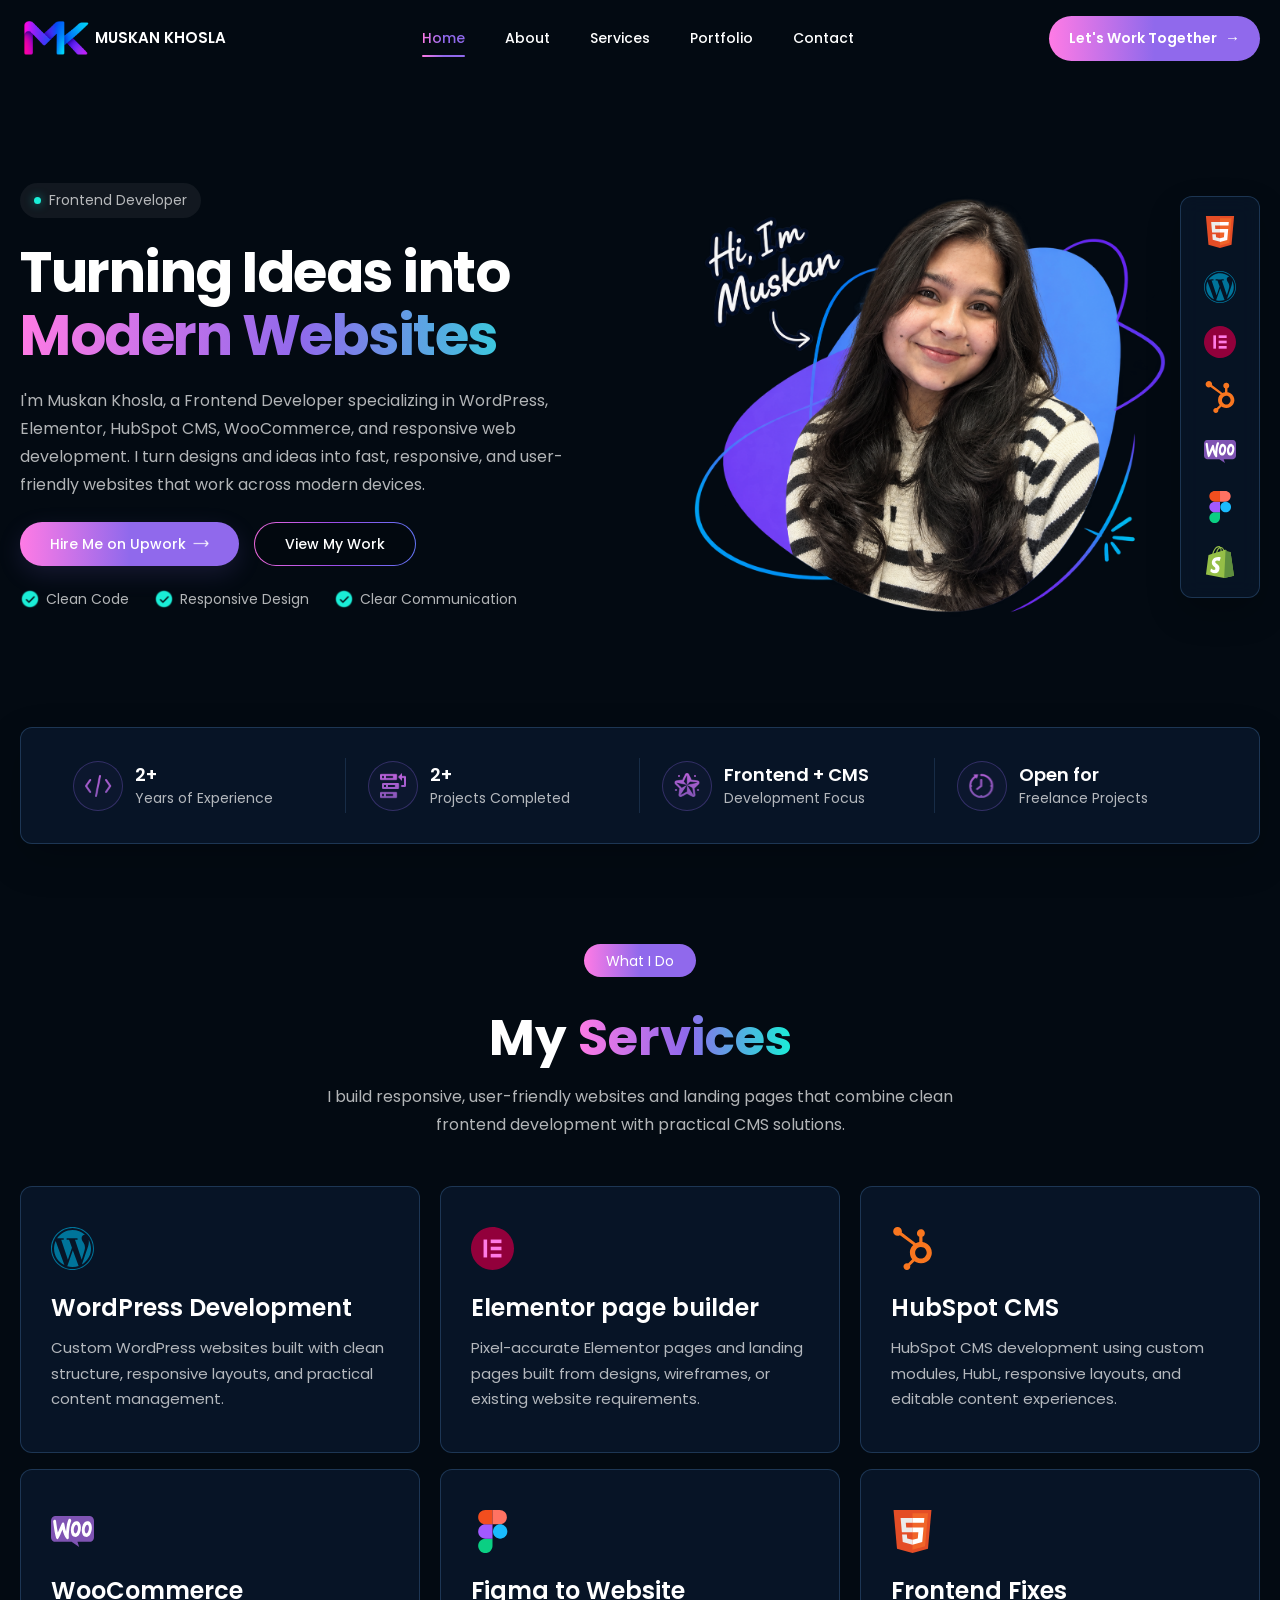
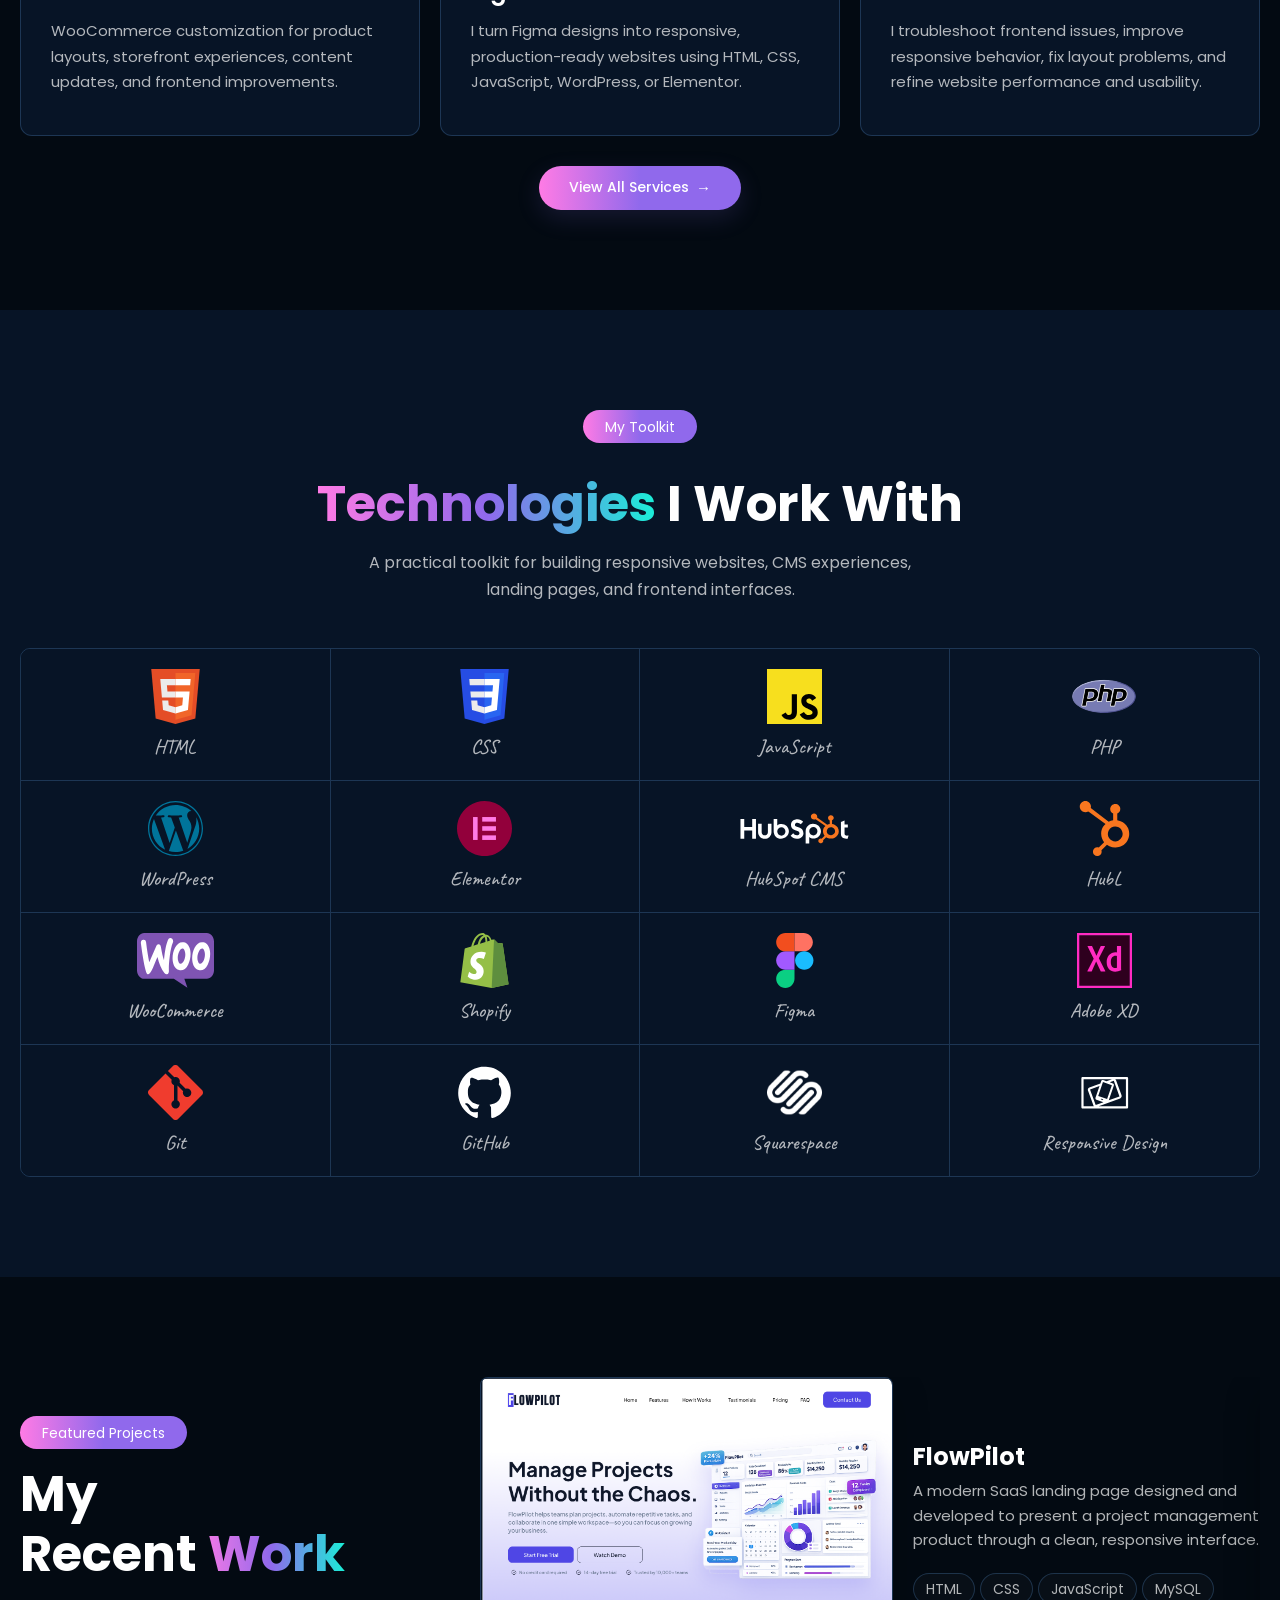
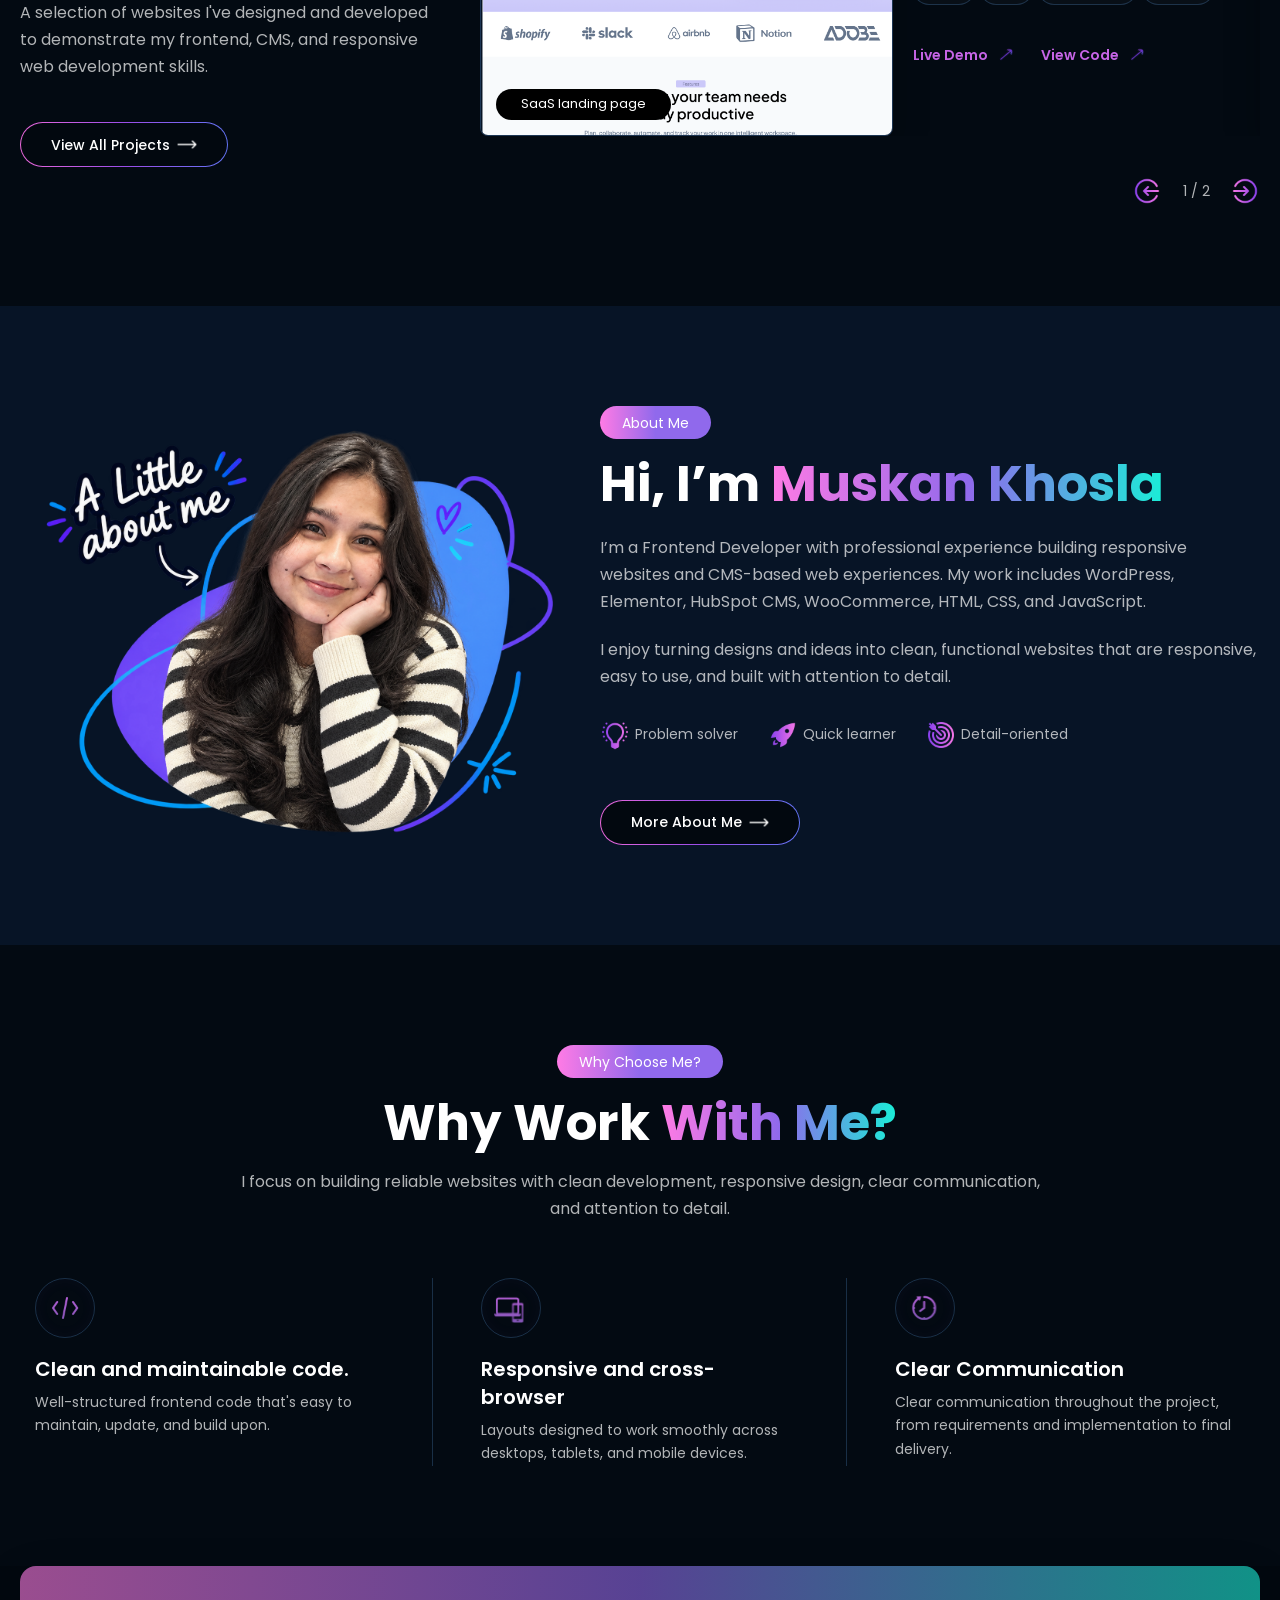
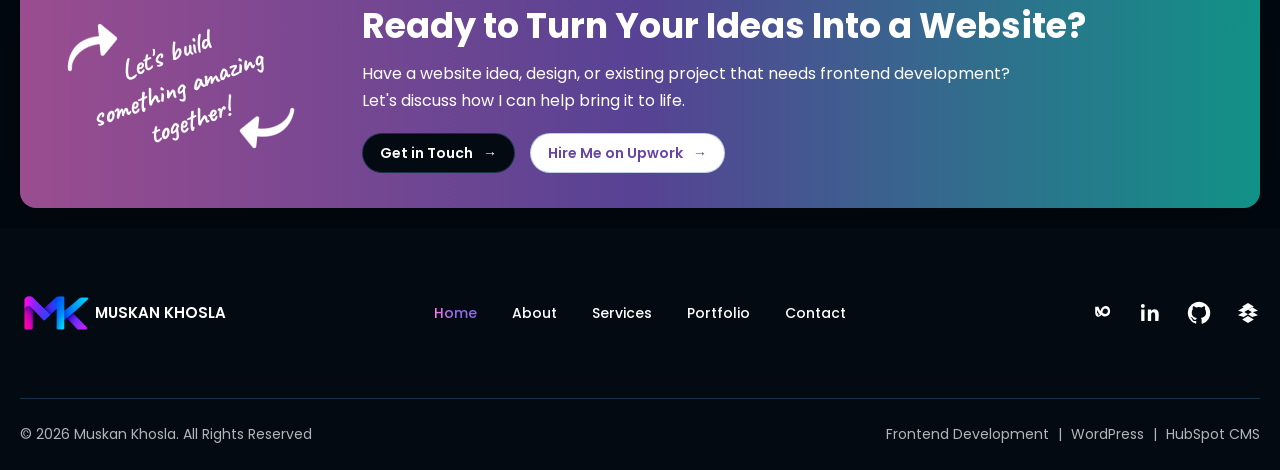
==== commit 45c5cfd3: "Complete portfolio website" ====
--- a/index.html
+++ b/index.html
@@ -3,11 +3,27 @@
 <head>
     <meta charset="UTF-8">
     <meta name="viewport" content="width=device-width, initial-scale=1.0">
-    <meta name="description" content="Muskan Khosla — Frontend Developer and WordPress specialist creating responsive, modern, and user-focused websites.">
-    <meta name="keywords" content="Muskan Khosla, Frontend Developer, WordPress Developer, Website Developer, HTML, CSS, JavaScript, Elementor, HubSpot">
+    <meta name="description" content="Muskan Khosla is a Frontend Developer specializing in WordPress, Elementor, HubSpot CMS, WooCommerce, and responsive web development.">
+    <!-- <meta name="keywords" content="Muskan Khosla, Frontend Developer, WordPress Developer, Website Developer, HTML, CSS, JavaScript, Elementor, HubSpot"> -->
     <meta name="author" content="Muskan Khosla">
-
-    <title>Muskan Khosla | Frontend Developer | WordPress & HubSpot CMS</title>
+    <meta name="robots" content="index, follow">
+
+    <title>Muskan Khosla | Frontend Developer & WordPress Developer</title>
+
+    <!-- Open Graph -->
+    <meta property="og:type" content="website">
+    <meta property="og:title" content="Muskan Khosla | Frontend Developer & WordPress Developer">
+    <meta property="og:description"content="Frontend Developer specializing in WordPress, Elementor, HubSpot CMS, WooCommerce, and responsive web development.">
+    <meta property="og:url" content="https://muskan-khosla.github.io/portfolio/">
+    <meta property="og:site_name" content="Muskan Khosla">
+
+    <!-- X / Twitter -->
+    <meta name="twitter:card" content="summary_large_image">
+    <meta name="twitter:title" content="Muskan Khosla | Frontend Developer & WordPress Developer">
+    <meta name="twitter:description" content="Frontend Developer specializing in WordPress, Elementor, HubSpot CMS, WooCommerce, and responsive web development.">
+
+    <!-- Canonical -->
+    <link rel="canonical" href="https://muskan-khosla.github.io/portfolio/">
 
     <!-- Favicon -->
     <link rel="icon" type="image/svg+xml" href="favicon/Fevicon.svg">
@@ -597,7 +613,7 @@
             <!-- Left: Image -->
             <div class="about-me-visual">
                 <img
-                    src="assets/images/Muskan-Khosla.png"
+                    src="assets/images/about-me.png"
                     alt="Muskan Khosla"
                     class="about-me-photo"
                 >
--- a/css/variables.css
+++ b/css/variables.css
@@ -363,7 +363,7 @@
 }
 
 
-@media (max-width: 767px) {
+@media (max-width: 768px) {
     :root {
         --container-padding: 20px;
     }
@@ -392,4 +392,8 @@
     .section-heading {
         font-size: 32px;
     }
+    .btn,
+    .gradient-button {
+        width: 100%;
+    }
 }
--- a/css/style.css
+++ b/css/style.css
@@ -28,10 +28,10 @@
 .section-heading {
     margin: 0;
     color: var(--color-white);
-    font-size: clamp(27px, 5vw, 56px);
+    font-size: clamp(27px, 5vw, 50px);
     font-weight: 700;
     line-height: 1.2;
-    margin-bottom: 20px;
+    margin-bottom: 15px;
 }
 
 /*  GRADIENT PART OF HEADING */
@@ -334,6 +334,10 @@
 @media (max-width: 768px) {
     .header-inner {
         min-height: 70px;
+    }
+    .section-badge {
+        white-space: wrap;
+        line-height: 20px;
     }
     .main-navigation {
         position: absolute;
@@ -718,7 +722,7 @@
 }
 }
 
-@media (max-width: 767px) {
+@media (max-width: 768px) {
     .cta-section {
         padding: 50px 0;
     }
@@ -920,4 +924,195 @@
     .footer-specialties {
         font-size: 14px;
     }
+}
+
+
+
+
+
+/* =========================================================
+   GLOBAL PAGE HERO
+========================================================= */
+.page-hero {
+    position: relative;
+    padding: 100px 0 ;
+    background: var(--color-bg-primary);
+    overflow: hidden;
+    height: 100%;
+    min-height: 400px;
+    align-content: center;
+}
+
+/*  BACKGROUND GLOWS  */
+.page-hero-glow {
+    position: absolute;
+    width: 280px;
+    height: 280px;
+    border-radius: 50%;
+    filter: blur(100px);
+    pointer-events: none;
+}
+.page-hero-glow-left {
+    left: -130px;
+    top: 45px;
+    background: #7C3AED;
+    opacity: 0.20;
+}
+.page-hero-glow-right {
+    right: -120px;
+    top: 20px;
+    background: #1AEED7;
+    opacity: 0.20;
+}
+
+/*  HERO CONTENT */
+.page-hero-content {
+    position: relative;
+    z-index: 2;
+    max-width: 850px;
+    margin: 0 auto;
+    text-align: center;
+}
+
+/* HANDWRITTEN TEXT  */
+.page-hero-script {
+    display: inline-block;
+    color: var(--color-white);
+    font-family: "Caveat", cursive;
+    font-size: 30px;
+    font-weight: 600;
+    line-height: 1;
+    transform: rotate(-4deg);
+}
+.page-hero-script::after {
+    content: "";
+    display: block;
+    width: 100%;
+    height: 14px;
+    margin: 4px auto 0;
+    background: url(/assets/icons/Underline.svg);
+    background-position: center;
+    background-repeat: no-repeat;
+    background-size: contain;
+    transform: rotate(7deg);
+}
+
+/*  TITLE  */
+.page-hero-title {
+    margin-top: 13px;
+    color: var(--color-white);
+    font-size: clamp(42px, 5vw, 56px);
+    font-weight: 700;
+    line-height: 1.15;
+    letter-spacing: -1px;
+}
+
+/* ROLE  */
+.page-hero-role {
+    margin-top: 7px;
+    color: var(--color-white);
+    font-size: 18px;
+    font-weight: 600;
+    line-height: 1.5;
+}
+
+/*  DESCRIPTION */
+.page-hero-description {
+    margin: 10px auto 0;
+    color: var(--color-text-secondary);
+    font-size: 16px;
+    font-weight: 400;
+    line-height: 1.75;
+}
+
+/*  ACTIONS  */
+.page-hero-actions {
+    display: flex;
+    align-items: center;
+    justify-content: center;
+    gap: 9px;
+    margin-top: 30px;
+}
+a.page-hero-button.page-hero-button-outline {
+    margin: 0;
+}
+
+/*  SOCIALS  */
+.page-hero-socials {
+    display: flex;
+    align-items: center;
+    gap: 15px;
+    margin-left: 4px;
+}
+.page-hero-social {
+    display: flex;
+    align-items: center;
+    justify-content: center;
+    width: 30px;
+    height: 30px;
+    color: var(--color-white);
+    transition:
+        color var(--transition-fast),
+        transform var(--transition-fast);
+}
+.page-hero-social svg {
+    width: 22px;
+    height: 22px;
+    fill: currentColor;
+}
+.page-hero-social:hover {
+    color: var(--color-cyan);
+    transform: translateY(-2px);
+}
+
+
+/* RESPONSIVE */
+@media (max-width: 768px) {
+    .page-hero {
+        padding: 50px 0;
+    }
+    .page-hero-content {
+        max-width: 600px;
+    }
+    .page-hero-title {
+        font-size: 38px;
+    }
+    .page-hero-description {
+        max-width: 520px;
+        font-size: 14px;
+    }
+}
+
+@media (max-width: 480px) {
+    .page-hero {
+        padding: 50px 0;
+    }
+    .page-hero-script {
+        font-size: 25px;
+    }
+    .page-hero-title {
+        margin-top: 11px;
+        font-size: 31px;
+        letter-spacing: -0.7px;
+    }
+    .page-hero-role {
+        font-size: 14px;
+    }
+    .page-hero-description {
+        font-size: 14px;
+        line-height: 1.7;
+    }
+    .page-hero-actions {
+        flex-wrap: wrap;
+        gap: 9px;
+    }
+    .page-hero-button {
+        min-height: 34px;
+        padding-inline: 14px;
+    }
+    .page-hero-socials {
+        width: 100%;
+        justify-content: center;
+        margin: 2px 0 0;
+    }
 }
--- a/css/home.css
+++ b/css/home.css
@@ -232,7 +232,7 @@
 
 
 /*  MOBILE */
-@media (max-width: 767px) {
+@media (max-width: 768px) {
     .hero-section {
         padding: 55px 0 30px;
     }
@@ -442,7 +442,7 @@
 }
 
 /* RESPONSIVE — MOBILE */
-@media (max-width: 767px) {
+@media (max-width: 768px) {
     .services-section {
         padding: 70px 0;
     }
@@ -604,7 +604,7 @@
         min-height: 105px;
     }
 }
-@media (max-width: 767px) {
+@media (max-width: 768px) {
     .toolkit-section {
         padding: 70px 0;
     }
@@ -955,7 +955,7 @@
     }
 }
 
-@media (max-width: 767px) {
+@media (max-width: 768px) {
     .about-me-section {
         padding: 55px 0 60px;
     }
